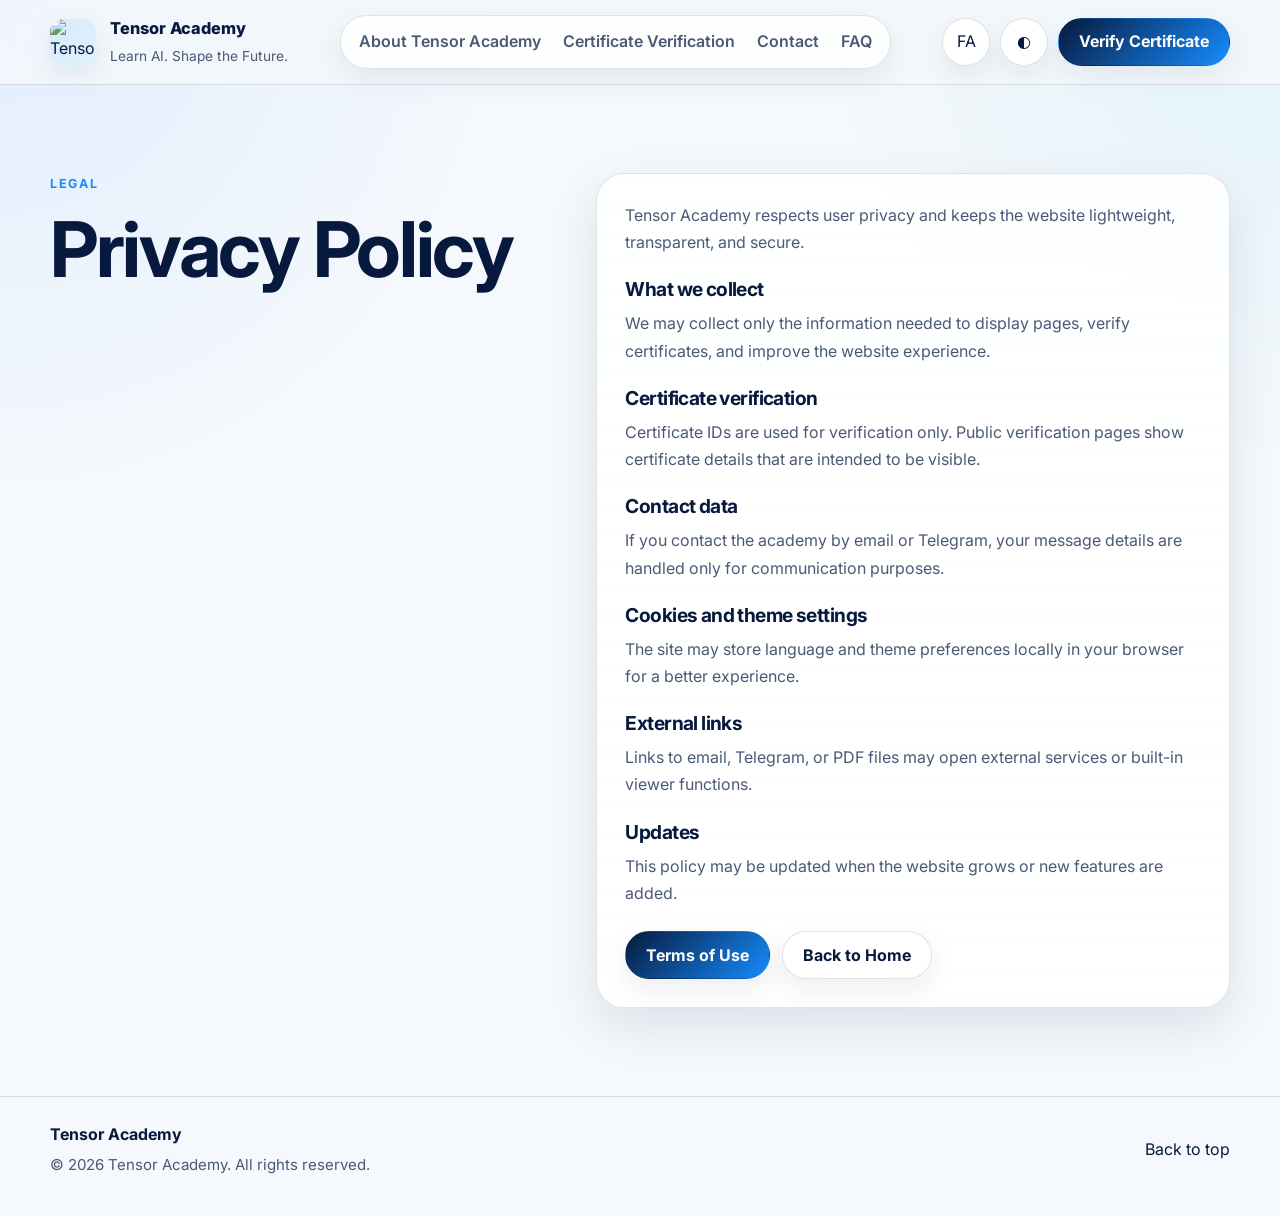
==== privacy.html @ 5d79c30c "Create privacy.html" ====
<!DOCTYPE html>
<html lang="en" dir="ltr">
<head>
  <meta charset="UTF-8" />
  <meta name="viewport" content="width=device-width, initial-scale=1.0, viewport-fit=cover" />
  <meta name="theme-color" content="#071a3d" />
  <meta name="description" content="Tensor Academy Privacy Policy." />
  <meta name="robots" content="index, follow" />

  <link rel="preconnect" href="https://fonts.googleapis.com" />
  <link rel="preconnect" href="https://fonts.gstatic.com" crossorigin />
  <link href="https://fonts.googleapis.com/css2?family=Inter:wght@400;500;600;700;800&family=Noto+Sans+Arabic:wght@400;500;600;700;800&display=swap" rel="stylesheet" />
  <link rel="stylesheet" href="css/style.css" />

  <title>Tensor Academy | Privacy Policy</title>
</head>
<body>
  <div class="site-shell">
    <header class="site-header" id="top">
      <div class="container header-inner">
        <a class="brand" href="index.html" aria-label="Tensor Academy home">
          <img src="assets/images/tensor-academy-logo.png" alt="Tensor Academy Logo" class="brand-logo" />
          <div class="brand-text">
            <span class="brand-name" data-i18n="brandName">Tensor Academy</span>
            <span class="brand-tagline" data-i18n="taglineEn">Learn AI. Shape the Future.</span>
          </div>
        </a>

        <nav class="main-nav" aria-label="Primary navigation">
          <a href="index.html#about" data-i18n="navAbout">About Tensor Academy</a>
          <a href="index.html#verification" data-i18n="navVerify">Certificate Verification</a>
          <a href="index.html#contact" data-i18n="navContact">Contact</a>
          <a href="index.html#faq" data-i18n="navFaq">FAQ</a>
        </nav>

        <div class="header-actions">
          <button class="icon-btn" type="button" id="langToggle" aria-label="Toggle language">FA</button>
          <button class="icon-btn" type="button" id="themeToggle" aria-label="Toggle theme">◐</button>
          <a class="button button-primary" href="index.html#verification" data-i18n="verifyNow">Verify Certificate</a>
        </div>

        <button class="mobile-menu-btn" type="button" id="mobileMenuBtn" aria-label="Open menu">☰</button>
      </div>

      <div class="mobile-nav" id="mobileNav" hidden>
        <a href="index.html#about" data-i18n="navAbout">About Tensor Academy</a>
        <a href="index.html#verification" data-i18n="navVerify">Certificate Verification</a>
        <a href="index.html#contact" data-i18n="navContact">Contact</a>
        <a href="index.html#faq" data-i18n="navFaq">FAQ</a>
        <a href="index.html#verification" class="button button-primary" data-i18n="verifyNow">Verify Certificate</a>
      </div>
    </header>

    <main>
      <section class="section">
        <div class="container section-grid">
          <div>
            <p class="section-kicker">Legal</p>
            <h1>Privacy Policy</h1>
          </div>

          <div class="content-card">
            <p>
              Tensor Academy respects user privacy and keeps the website lightweight, transparent, and secure.
            </p>

            <h3 style="margin-top: 22px;">What we collect</h3>
            <p style="margin-top: 10px;">
              We may collect only the information needed to display pages, verify certificates, and improve the website experience.
            </p>

            <h3 style="margin-top: 22px;">Certificate verification</h3>
            <p style="margin-top: 10px;">
              Certificate IDs are used for verification only. Public verification pages show certificate details that are intended to be visible.
            </p>

            <h3 style="margin-top: 22px;">Contact data</h3>
            <p style="margin-top: 10px;">
              If you contact the academy by email or Telegram, your message details are handled only for communication purposes.
            </p>

            <h3 style="margin-top: 22px;">Cookies and theme settings</h3>
            <p style="margin-top: 10px;">
              The site may store language and theme preferences locally in your browser for a better experience.
            </p>

            <h3 style="margin-top: 22px;">External links</h3>
            <p style="margin-top: 10px;">
              Links to email, Telegram, or PDF files may open external services or built-in viewer functions.
            </p>

            <h3 style="margin-top: 22px;">Updates</h3>
            <p style="margin-top: 10px;">
              This policy may be updated when the website grows or new features are added.
            </p>

            <div class="dual-actions" style="margin-top: 24px;">
              <a class="button button-primary" href="terms.html">Terms of Use</a>
              <a class="button button-secondary" href="index.html">Back to Home</a>
            </div>
          </div>
        </div>
      </section>
    </main>

    <footer class="site-footer">
      <div class="container footer-inner">
        <div>
          <strong>Tensor Academy</strong>
          <p>© 2026 Tensor Academy. All rights reserved.</p>
        </div>
        <a href="#top" data-i18n="backToTop">Back to top</a>
      </div>
    </footer>
  </div>

  <script src="js/app.js"></script>
</body>
</html>
---- css/style.css ----
/* =========================================================
   Tensor Academy
   Main Stylesheet
========================================================= */

:root {
  --bg: #f5f8fc;
  --bg-soft: rgba(255, 255, 255, 0.72);
  --surface: #ffffff;
  --surface-strong: #eef4fb;
  --text: #071a3d;
  --text-soft: #4a5a76;
  --primary: #071a3d;
  --primary-2: #123c78;
  --accent: #168cff;
  --cyan: #00c8e8;
  --border: rgba(7, 26, 61, 0.12);
  --shadow: 0 18px 50px rgba(7, 26, 61, 0.10);
  --shadow-soft: 0 10px 28px rgba(7, 26, 61, 0.08);
  --radius-xl: 28px;
  --radius-lg: 22px;
  --radius-md: 16px;
  --radius-sm: 12px;
  --container: 1180px;
  --transition: 220ms ease;
}

body[data-theme="dark"] {
  --bg: #050a14;
  --bg-soft: rgba(11, 18, 32, 0.78);
  --surface: #0b1220;
  --surface-strong: #111a2d;
  --text: #f4f7fb;
  --text-soft: #b1bdd3;
  --primary: #d7e6ff;
  --primary-2: #88b7ff;
  --accent: #5cb6ff;
  --cyan: #62e6ff;
  --border: rgba(255, 255, 255, 0.10);
  --shadow: 0 18px 50px rgba(0, 0, 0, 0.35);
  --shadow-soft: 0 10px 28px rgba(0, 0, 0, 0.25);
}

*,
*::before,
*::after {
  box-sizing: border-box;
}

html {
  scroll-behavior: smooth;
}

body {
  margin: 0;
  font-family: Inter, "Noto Sans Arabic", system-ui, -apple-system, BlinkMacSystemFont, "Segoe UI", sans-serif;
  background:
    radial-gradient(circle at top left, rgba(22, 140, 255, 0.09), transparent 28%),
    radial-gradient(circle at top right, rgba(0, 200, 232, 0.08), transparent 26%),
    var(--bg);
  color: var(--text);
  line-height: 1.7;
  text-rendering: optimizeLegibility;
  transition: background var(--transition), color var(--transition);
}

img {
  max-width: 100%;
  display: block;
}

a {
  color: inherit;
  text-decoration: none;
}

button,
input {
  font: inherit;
}

.container {
  width: min(calc(100% - 32px), var(--container));
  margin-inline: auto;
}

.site-shell {
  min-height: 100vh;
}

.section {
  padding: 88px 0;
}

.section-kicker,
.eyebrow,
.card-label {
  margin: 0 0 12px;
  letter-spacing: 0.14em;
  text-transform: uppercase;
  font-size: 0.78rem;
  font-weight: 700;
  color: var(--accent);
}

h1,
h2,
h3 {
  margin: 0;
  line-height: 1.15;
  letter-spacing: -0.03em;
}

h1 {
  font-size: clamp(2.6rem, 6vw, 5.2rem);
  max-width: 12ch;
}

h2 {
  font-size: clamp(2rem, 4vw, 3.1rem);
  max-width: 14ch;
}

h3 {
  font-size: 1.2rem;
}

p {
  margin: 0;
  color: var(--text-soft);
}

.site-header {
  position: sticky;
  top: 0;
  z-index: 50;
  backdrop-filter: blur(18px);
  background: color-mix(in srgb, var(--bg) 82%, transparent);
  border-bottom: 1px solid var(--border);
}

.header-inner {
  min-height: 84px;
  display: flex;
  align-items: center;
  justify-content: space-between;
  gap: 18px;
}

.brand {
  display: inline-flex;
  align-items: center;
  gap: 14px;
  min-width: 0;
}

.brand-logo {
  width: 46px;
  height: 46px;
  object-fit: contain;
  border-radius: 14px;
  background: linear-gradient(135deg, rgba(22, 140, 255, 0.12), rgba(0, 200, 232, 0.08));
  box-shadow: var(--shadow-soft);
}

.brand-text {
  display: grid;
  gap: 2px;
  min-width: 0;
}

.brand-name {
  font-weight: 800;
  font-size: 1.02rem;
  color: var(--text);
}

.brand-tagline {
  font-size: 0.86rem;
  color: var(--text-soft);
}

.main-nav {
  display: flex;
  align-items: center;
  gap: 22px;
  padding: 12px 18px;
  border: 1px solid var(--border);
  border-radius: 999px;
  background: var(--bg-soft);
  box-shadow: var(--shadow-soft);
}

.main-nav a,
.mobile-nav a {
  font-weight: 600;
  color: var(--text-soft);
  transition: color var(--transition), transform var(--transition);
}

.main-nav a:hover,
.mobile-nav a:hover {
  color: var(--text);
}

.header-actions {
  display: flex;
  align-items: center;
  gap: 10px;
}

.button,
.icon-btn,
.mobile-menu-btn {
  border: 1px solid var(--border);
  border-radius: 999px;
  transition: transform var(--transition), background var(--transition), color var(--transition), border-color var(--transition), box-shadow var(--transition);
}

.button {
  display: inline-flex;
  align-items: center;
  justify-content: center;
  gap: 10px;
  min-height: 48px;
  padding: 0 20px;
  font-weight: 700;
  box-shadow: var(--shadow-soft);
}

.button:hover,
.icon-btn:hover,
.mobile-menu-btn:hover {
  transform: translateY(-1px);
}

.button-primary {
  color: #fff;
  border-color: transparent;
  background: linear-gradient(135deg, var(--primary), var(--accent));
}

.button-secondary {
  background: var(--surface);
  color: var(--text);
}

.icon-btn,
.mobile-menu-btn {
  width: 48px;
  height: 48px;
  display: inline-grid;
  place-items: center;
  background: var(--surface);
  color: var(--text);
  box-shadow: var(--shadow-soft);
}

.mobile-menu-btn {
  display: none;
}

.mobile-nav {
  display: none;
  padding: 0 16px 16px;
  gap: 12px;
}

.mobile-nav a {
  display: block;
  padding: 14px 16px;
  border-radius: 16px;
  background: var(--surface);
  border: 1px solid var(--border);
  box-shadow: var(--shadow-soft);
}

.hero {
  padding-top: 64px;
}

.hero-grid {
  display: grid;
  grid-template-columns: 1.3fr 0.9fr;
  gap: 28px;
  align-items: center;
}

.hero-copy {
  display: grid;
  gap: 18px;
}

.hero-lead {
  font-size: 1.06rem;
  max-width: 62ch;
}

.hero-stats {
  display: grid;
  grid-template-columns: repeat(3, minmax(0, 1fr));
  gap: 14px;
  margin-top: 6px;
}

.stat-card,
.glass-card,
.content-card,
.course-card,
.faq-item {
  border: 1px solid var(--border);
  background: linear-gradient(180deg, color-mix(in srgb, var(--surface) 88%, transparent), var(--surface));
  box-shadow: var(--shadow);
  border-radius: var(--radius-xl);
}

.stat-card {
  padding: 18px;
  display: grid;
  gap: 6px;
}

.stat-card strong {
  font-size: 1.7rem;
  color: var(--primary);
}

.hero-actions,
.dual-actions {
  display: flex;
  flex-wrap: wrap;
  gap: 12px;
}

.hero-panel {
  position: relative;
}

.glass-card {
  padding: 28px;
  backdrop-filter: blur(16px);
  background:
    linear-gradient(180deg, rgba(255, 255, 255, 0.55), rgba(255, 255, 255, 0.80));
}

body[data-theme="dark"] .glass-card {
  background:
    linear-gradient(180deg, rgba(17, 26, 45, 0.82), rgba(11, 18, 32, 0.92));
}

.feature-list {
  margin: 16px 0 0;
  padding: 0;
  list-style: none;
  display: grid;
  gap: 12px;
}

.feature-list li {
  padding: 14px 16px;
  border-radius: 14px;
  background: var(--surface-strong);
  border: 1px solid var(--border);
  color: var(--text);
}

.section-grid {
  display: grid;
  grid-template-columns: 0.9fr 1.1fr;
  gap: 28px;
  align-items: start;
}

.section-heading {
  display: grid;
  gap: 10px;
  margin-bottom: 26px;
}

.content-card {
  padding: 28px;
}

.content-card p + p {
  margin-top: 14px;
}

.info-grid {
  margin-top: 22px;
  display: grid;
  grid-template-columns: repeat(2, minmax(0, 1fr));
  gap: 14px;
}

.info-grid div {
  padding: 16px;
  border-radius: 18px;
  background: var(--surface-strong);
  border: 1px solid var(--border);
}

.info-grid span,
.contact-item span {
  display: block;
  margin-bottom: 4px;
  font-size: 0.84rem;
  color: var(--text-soft);
}

.cards-grid {
  display: grid;
  grid-template-columns: repeat(4, minmax(0, 1fr));
  gap: 18px;
}

.course-card {
  padding: 24px;
  min-height: 180px;
  display: grid;
  gap: 12px;
  align-content: start;
  background:
    linear-gradient(180deg, rgba(22, 140, 255, 0.05), transparent 40%),
    var(--surface);
}

.course-card p {
  font-size: 0.98rem;
}

.certificate-feature {
  display: grid;
}

.verification-grid {
  display: grid;
  grid-template-columns: 1fr;
}

.verify-form {
  margin-top: 20px;
  display: flex;
  gap: 12px;
  flex-wrap: wrap;
}

.verify-form input {
  flex: 1 1 280px;
  min-height: 52px;
  padding: 0 16px;
  border-radius: 16px;
  border: 1px solid var(--border);
  background: var(--surface);
  color: var(--text);
  outline: none;
  box-shadow: var(--shadow-soft);
}

.verify-form input::placeholder {
  color: color-mix(in srgb, var(--text-soft) 72%, transparent);
}

.verify-form input:focus {
  border-color: color-mix(in srgb, var(--accent) 55%, var(--border));
  box-shadow: 0 0 0 4px rgba(22, 140, 255, 0.12);
}

.form-note {
  margin-top: 12px;
  font-size: 0.92rem;
}

.contact-item {
  padding: 16px 0;
  border-bottom: 1px solid var(--border);
}

.contact-item:last-child {
  border-bottom: 0;
}

.contact-item a {
  color: var(--accent);
  font-weight: 700;
}

.faq-list {
  display: grid;
  gap: 14px;
}

.faq-item {
  overflow: hidden;
}

.faq-item summary {
  cursor: pointer;
  list-style: none;
  padding: 20px 24px;
  font-weight: 700;
  color: var(--text);
}

.faq-item summary::-webkit-details-marker {
  display: none;
}

.faq-item p {
  padding: 0 24px 22px;
}

.site-footer {
  padding: 24px 0 38px;
  border-top: 1px solid var(--border);
}

.footer-inner {
  display: flex;
  justify-content: space-between;
  gap: 16px;
  align-items: center;
}

.footer-inner p {
  margin-top: 4px;
  font-size: 0.94rem;
}

.sr-only {
  position: absolute;
  width: 1px;
  height: 1px;
  padding: 0;
  margin: -1px;
  overflow: hidden;
  clip-path: inset(50%);
  white-space: nowrap;
  border: 0;
}

body[dir="rtl"] {
  font-family: "Noto Sans Arabic", Inter, system-ui, sans-serif;
}

body[dir="rtl"] .main-nav,
body[dir="rtl"] .header-actions,
body[dir="rtl"] .hero-actions,
body[dir="rtl"] .dual-actions,
body[dir="rtl"] .footer-inner,
body[dir="rtl"] .verify-form {
  direction: rtl;
}

body[dir="rtl"] .brand-text,
body[dir="rtl"] .section-heading,
body[dir="rtl"] .hero-copy,
body[dir="rtl"] .content-card,
body[dir="rtl"] .course-card,
body[dir="rtl"] .faq-item {
  text-align: right;
}

@media (max-width: 1100px) {
  .hero-grid,
  .section-grid,
  .cards-grid {
    grid-template-columns: 1fr 1fr;
  }

  .cards-grid {
    grid-template-columns: repeat(2, minmax(0, 1fr));
  }

  .main-nav {
    display: none;
  }

  .mobile-menu-btn {
    display: inline-grid;
  }
}

@media (max-width: 760px) {
  .section {
    padding: 68px 0;
  }

  .header-inner {
    min-height: 76px;
  }

  .header-actions {
    display: none;
  }

  .mobile-nav {
    display: grid;
  }

  .hero-grid,
  .section-grid,
  .cards-grid,
  .hero-stats,
  .info-grid {
    grid-template-columns: 1fr;
  }

  .hero {
    padding-top: 38px;
  }

  .content-card,
  .glass-card {
    padding: 22px;
  }

  .footer-inner {
    flex-direction: column;
    align-items: flex-start;
  }

  .verify-form {
    flex-direction: column;
  }

  .verify-form input,
  .button {
    width: 100%;
  }
}
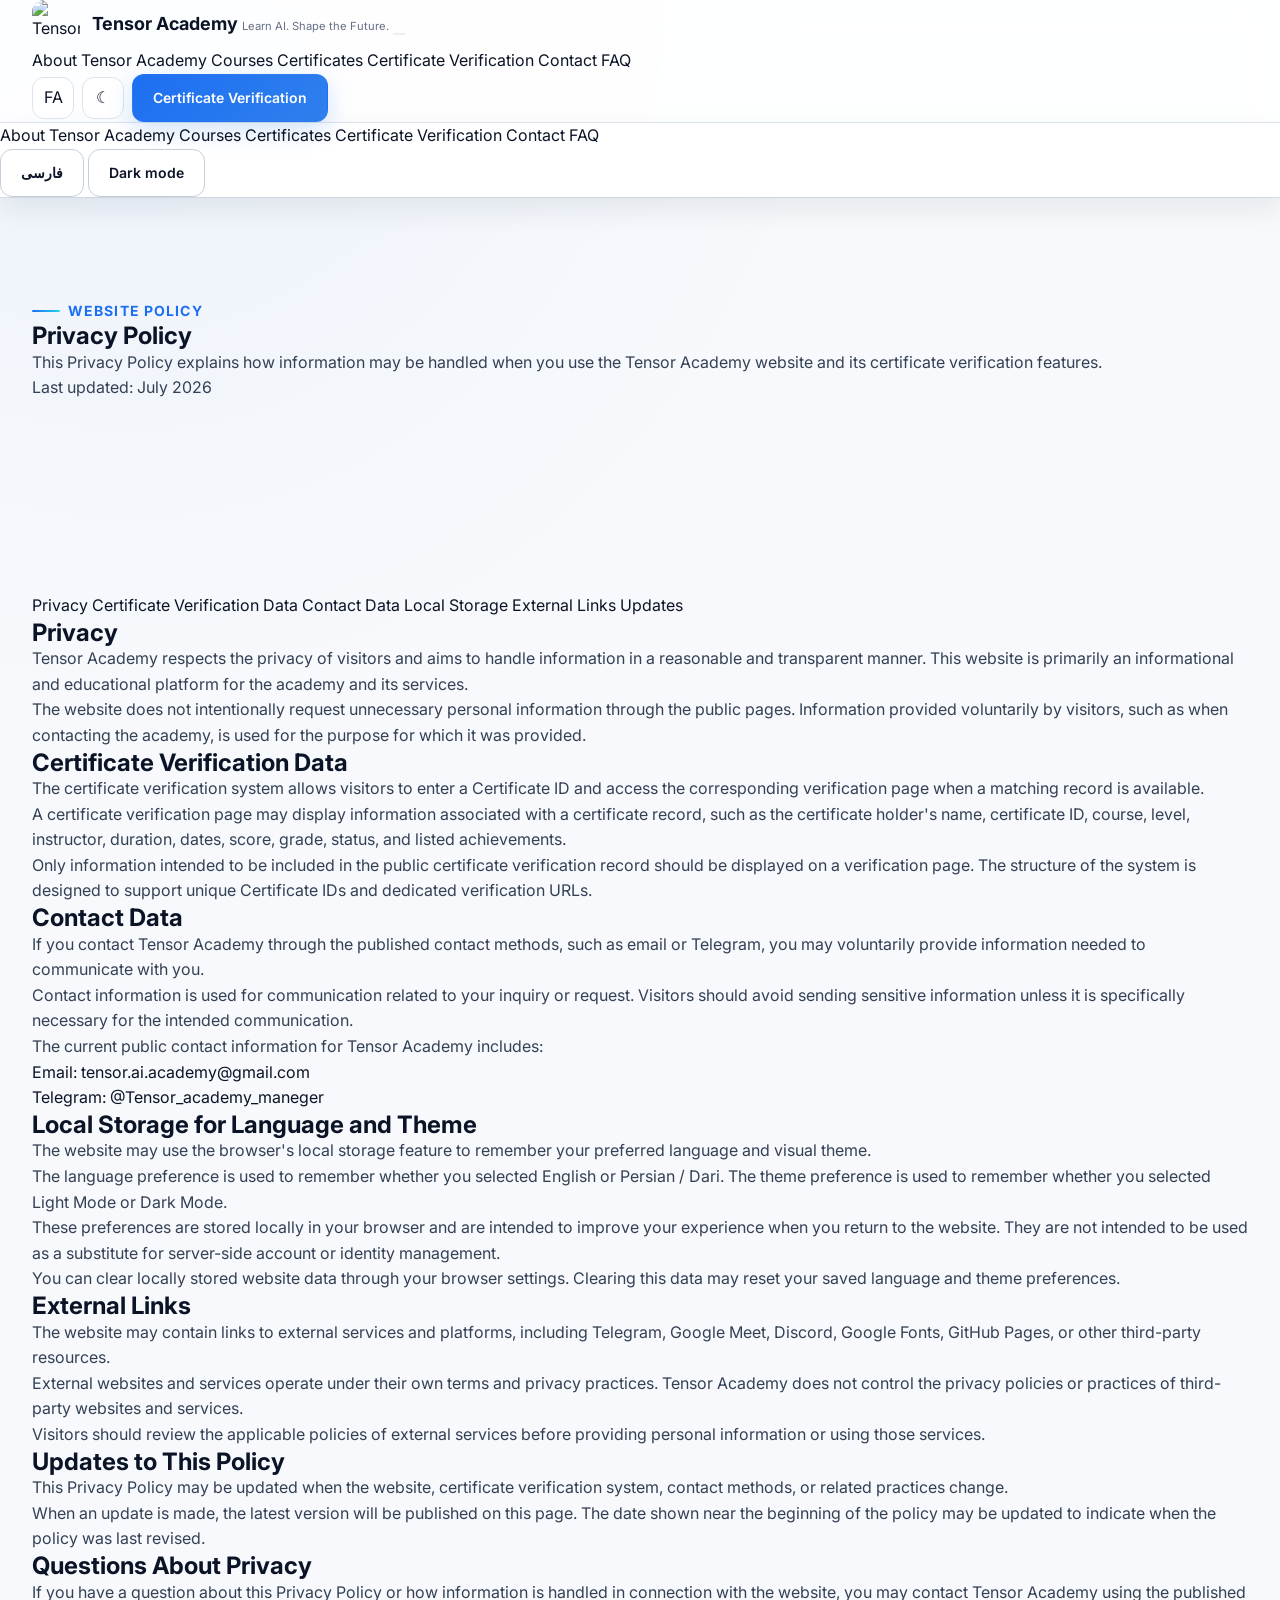
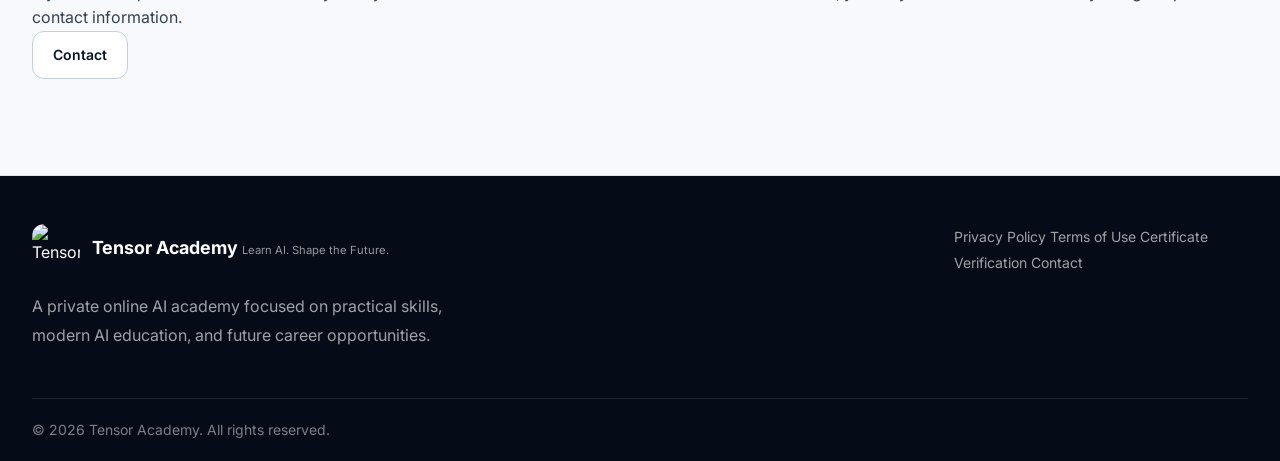
==== commit a77ebafb: "Update privacy.html" ====
--- a/privacy.html
+++ b/privacy.html
@@ -1,119 +1,679 @@
 <!DOCTYPE html>
 <html lang="en" dir="ltr">
 <head>
-  <meta charset="UTF-8" />
-  <meta name="viewport" content="width=device-width, initial-scale=1.0, viewport-fit=cover" />
-  <meta name="theme-color" content="#071a3d" />
-  <meta name="description" content="Tensor Academy Privacy Policy." />
-  <meta name="robots" content="index, follow" />
-
-  <link rel="preconnect" href="https://fonts.googleapis.com" />
-  <link rel="preconnect" href="https://fonts.gstatic.com" crossorigin />
-  <link href="https://fonts.googleapis.com/css2?family=Inter:wght@400;500;600;700;800&family=Noto+Sans+Arabic:wght@400;500;600;700;800&display=swap" rel="stylesheet" />
-  <link rel="stylesheet" href="css/style.css" />
-
-  <title>Tensor Academy | Privacy Policy</title>
+  <meta charset="UTF-8">
+
+  <meta
+    name="viewport"
+    content="width=device-width, initial-scale=1.0"
+  >
+
+  <meta
+    name="description"
+    content="Read the Tensor Academy Privacy Policy covering website use, certificate verification data, contact information, local storage, and external links."
+  >
+
+  <meta
+    name="robots"
+    content="index, follow"
+  >
+
+  <link
+    rel="canonical"
+    href="https://tensor-ai-academy.github.io/tensor-ai-academy/privacy.html"
+  >
+
+  <meta
+    property="og:type"
+    content="website"
+  >
+
+  <meta
+    property="og:title"
+    content="Privacy Policy | Tensor Academy"
+  >
+
+  <meta
+    property="og:description"
+    content="Learn how Tensor Academy handles information related to website use, certificate verification, contact, language preferences, and theme preferences."
+  >
+
+  <meta
+    property="og:url"
+    content="https://tensor-ai-academy.github.io/tensor-ai-academy/privacy.html"
+  >
+
+  <meta
+    property="og:image"
+    content="assets/images/tensor-academy-logo.png"
+  >
+
+  <link
+    rel="icon"
+    type="image/png"
+    href="assets/images/tensor-academy-logo.png"
+  >
+
+  <link
+    rel="preconnect"
+    href="https://fonts.googleapis.com"
+  >
+
+  <link
+    rel="preconnect"
+    href="https://fonts.gstatic.com"
+    crossorigin
+  >
+
+  <link
+    href="https://fonts.googleapis.com/css2?family=Inter:wght@400;500;600;700;800&family=Noto+Sans+Arabic:wght@400;500;600;700;800&display=swap"
+    rel="stylesheet"
+  >
+
+  <link
+    rel="stylesheet"
+    href="css/style.css"
+  >
+
+  <title>
+    Privacy Policy | Tensor Academy
+  </title>
 </head>
+
 <body>
-  <div class="site-shell">
-    <header class="site-header" id="top">
-      <div class="container header-inner">
-        <a class="brand" href="index.html" aria-label="Tensor Academy home">
-          <img src="assets/images/tensor-academy-logo.png" alt="Tensor Academy Logo" class="brand-logo" />
-          <div class="brand-text">
-            <span class="brand-name" data-i18n="brandName">Tensor Academy</span>
-            <span class="brand-tagline" data-i18n="taglineEn">Learn AI. Shape the Future.</span>
-          </div>
+
+  <a
+    class="skip-link"
+    href="#main-content"
+  >
+    Skip to main content
+  </a>
+
+  <header class="site-header">
+
+    <div class="container header-inner">
+
+      <a
+        class="brand"
+        href="index.html"
+        aria-label="Tensor Academy Home"
+      >
+
+        <img
+          class="brand-logo"
+          src="assets/images/tensor-academy-logo.png"
+          alt="Tensor Academy logo"
+          width="48"
+          height="48"
+        >
+
+        <span class="brand-copy">
+
+          <strong class="brand-name">
+            Tensor Academy
+          </strong>
+
+          <span class="brand-tagline">
+            Learn AI. Shape the Future.
+          </span>
+
+        </span>
+
+      </a>
+
+      <button
+        class="menu-toggle"
+        type="button"
+        data-menu-toggle
+        aria-label="Open navigation menu"
+        aria-expanded="false"
+        aria-controls="mobile-navigation"
+      >
+        <span aria-hidden="true"></span>
+        <span aria-hidden="true"></span>
+        <span aria-hidden="true"></span>
+      </button>
+
+      <nav
+        class="desktop-navigation"
+        aria-label="Primary navigation"
+      >
+
+        <a
+          href="index.html#about"
+          data-i18n="nav.about"
+        >
+          About Tensor Academy
         </a>
 
-        <nav class="main-nav" aria-label="Primary navigation">
-          <a href="index.html#about" data-i18n="navAbout">About Tensor Academy</a>
-          <a href="index.html#verification" data-i18n="navVerify">Certificate Verification</a>
-          <a href="index.html#contact" data-i18n="navContact">Contact</a>
-          <a href="index.html#faq" data-i18n="navFaq">FAQ</a>
+        <a
+          href="index.html#courses"
+          data-i18n="nav.courses"
+        >
+          Courses
+        </a>
+
+        <a
+          href="index.html#certificates"
+          data-i18n="nav.certificates"
+        >
+          Certificates
+        </a>
+
+        <a
+          href="verify.html"
+          data-i18n="nav.verify"
+        >
+          Certificate Verification
+        </a>
+
+        <a
+          href="index.html#contact"
+          data-i18n="nav.contact"
+        >
+          Contact
+        </a>
+
+        <a
+          href="index.html#faq"
+          data-i18n="nav.faq"
+        >
+          FAQ
+        </a>
+
+      </nav>
+
+      <div class="header-actions">
+
+        <button
+          class="icon-button"
+          type="button"
+          data-language-toggle
+          aria-label="Change language"
+          title="Change language"
+        >
+          <span
+            data-language-value
+            aria-hidden="true"
+          >
+            FA
+          </span>
+        </button>
+
+        <button
+          class="icon-button"
+          type="button"
+          data-theme-toggle
+          aria-label="Toggle color theme"
+          title="Toggle color theme"
+        >
+          <span
+            data-theme-icon
+            aria-hidden="true"
+          >
+            ☾
+          </span>
+        </button>
+
+        <a
+          class="button button-primary header-verify-button"
+          href="verify.html"
+          data-i18n="nav.verify"
+        >
+          Certificate Verification
+        </a>
+
+      </div>
+
+    </div>
+
+    <nav
+      class="mobile-navigation"
+      id="mobile-navigation"
+      data-mobile-menu
+      aria-label="Mobile navigation"
+    >
+
+      <a
+        href="index.html#about"
+        data-i18n="nav.about"
+      >
+        About Tensor Academy
+      </a>
+
+      <a
+        href="index.html#courses"
+        data-i18n="nav.courses"
+      >
+        Courses
+      </a>
+
+      <a
+        href="index.html#certificates"
+        data-i18n="nav.certificates"
+      >
+        Certificates
+      </a>
+
+      <a
+        href="verify.html"
+        data-i18n="nav.verify"
+      >
+        Certificate Verification
+      </a>
+
+      <a
+        href="index.html#contact"
+        data-i18n="nav.contact"
+      >
+        Contact
+      </a>
+
+      <a
+        href="index.html#faq"
+        data-i18n="nav.faq"
+      >
+        FAQ
+      </a>
+
+      <div class="mobile-navigation-actions">
+
+        <button
+          class="button button-secondary"
+          type="button"
+          data-language-toggle
+          aria-label="Change language"
+        >
+          <span data-language-name>
+            فارسی
+          </span>
+        </button>
+
+        <button
+          class="button button-secondary"
+          type="button"
+          data-theme-toggle
+          aria-label="Toggle color theme"
+        >
+          <span data-theme-value>
+            Dark mode
+          </span>
+        </button>
+
+      </div>
+
+    </nav>
+
+  </header>
+
+  <main id="main-content">
+
+    <section
+      class="page-hero section"
+      aria-labelledby="privacy-page-title"
+    >
+
+      <div class="container">
+
+        <div
+          class="page-hero-content"
+          data-reveal
+        >
+
+          <span class="eyebrow">
+            Website Policy
+          </span>
+
+          <h1 id="privacy-page-title">
+            Privacy Policy
+          </h1>
+
+          <p class="page-hero-description">
+            This Privacy Policy explains how information may be handled when you use the Tensor Academy website and its certificate verification features.
+          </p>
+
+          <p class="policy-updated">
+            Last updated: July 2026
+          </p>
+
+        </div>
+
+      </div>
+
+    </section>
+
+    <section
+      class="legal-section section"
+      aria-labelledby="privacy-content-title"
+    >
+
+      <div class="container">
+
+        <div class="legal-layout">
+
+          <aside
+            class="legal-sidebar card"
+            data-reveal
+          >
+
+            <nav
+              aria-label="Privacy Policy sections"
+            >
+
+              <a href="#privacy">
+                Privacy
+              </a>
+
+              <a href="#certificate-data">
+                Certificate Verification Data
+              </a>
+
+              <a href="#contact-data">
+                Contact Data
+              </a>
+
+              <a href="#local-storage">
+                Local Storage
+              </a>
+
+              <a href="#external-links">
+                External Links
+              </a>
+
+              <a href="#updates">
+                Updates
+              </a>
+
+            </nav>
+
+          </aside>
+
+          <article
+            class="legal-content card"
+            data-reveal
+          >
+
+            <div
+              id="privacy"
+              class="legal-section-block"
+            >
+
+              <h2 id="privacy-content-title">
+                Privacy
+              </h2>
+
+              <p>
+                Tensor Academy respects the privacy of visitors and aims to handle information in a reasonable and transparent manner. This website is primarily an informational and educational platform for the academy and its services.
+              </p>
+
+              <p>
+                The website does not intentionally request unnecessary personal information through the public pages. Information provided voluntarily by visitors, such as when contacting the academy, is used for the purpose for which it was provided.
+              </p>
+
+            </div>
+
+            <div
+              id="certificate-data"
+              class="legal-section-block"
+            >
+
+              <h2>
+                Certificate Verification Data
+              </h2>
+
+              <p>
+                The certificate verification system allows visitors to enter a Certificate ID and access the corresponding verification page when a matching record is available.
+              </p>
+
+              <p>
+                A certificate verification page may display information associated with a certificate record, such as the certificate holder's name, certificate ID, course, level, instructor, duration, dates, score, grade, status, and listed achievements.
+              </p>
+
+              <p>
+                Only information intended to be included in the public certificate verification record should be displayed on a verification page. The structure of the system is designed to support unique Certificate IDs and dedicated verification URLs.
+              </p>
+
+            </div>
+
+            <div
+              id="contact-data"
+              class="legal-section-block"
+            >
+
+              <h2>
+                Contact Data
+              </h2>
+
+              <p>
+                If you contact Tensor Academy through the published contact methods, such as email or Telegram, you may voluntarily provide information needed to communicate with you.
+              </p>
+
+              <p>
+                Contact information is used for communication related to your inquiry or request. Visitors should avoid sending sensitive information unless it is specifically necessary for the intended communication.
+              </p>
+
+              <p>
+                The current public contact information for Tensor Academy includes:
+              </p>
+
+              <ul>
+                <li>
+                  Email:
+                  <a href="mailto:tensor.ai.academy@gmail.com">
+                    tensor.ai.academy@gmail.com
+                  </a>
+                </li>
+
+                <li>
+                  Telegram:
+                  <a
+                    href="https://t.me/Tensor_academy_maneger"
+                    target="_blank"
+                    rel="noopener noreferrer"
+                  >
+                    @Tensor_academy_maneger
+                  </a>
+                </li>
+              </ul>
+
+            </div>
+
+            <div
+              id="local-storage"
+              class="legal-section-block"
+            >
+
+              <h2>
+                Local Storage for Language and Theme
+              </h2>
+
+              <p>
+                The website may use the browser's local storage feature to remember your preferred language and visual theme.
+              </p>
+
+              <p>
+                The language preference is used to remember whether you selected English or Persian / Dari. The theme preference is used to remember whether you selected Light Mode or Dark Mode.
+              </p>
+
+              <p>
+                These preferences are stored locally in your browser and are intended to improve your experience when you return to the website. They are not intended to be used as a substitute for server-side account or identity management.
+              </p>
+
+              <p>
+                You can clear locally stored website data through your browser settings. Clearing this data may reset your saved language and theme preferences.
+              </p>
+
+            </div>
+
+            <div
+              id="external-links"
+              class="legal-section-block"
+            >
+
+              <h2>
+                External Links
+              </h2>
+
+              <p>
+                The website may contain links to external services and platforms, including Telegram, Google Meet, Discord, Google Fonts, GitHub Pages, or other third-party resources.
+              </p>
+
+              <p>
+                External websites and services operate under their own terms and privacy practices. Tensor Academy does not control the privacy policies or practices of third-party websites and services.
+              </p>
+
+              <p>
+                Visitors should review the applicable policies of external services before providing personal information or using those services.
+              </p>
+
+            </div>
+
+            <div
+              id="updates"
+              class="legal-section-block"
+            >
+
+              <h2>
+                Updates to This Policy
+              </h2>
+
+              <p>
+                This Privacy Policy may be updated when the website, certificate verification system, contact methods, or related practices change.
+              </p>
+
+              <p>
+                When an update is made, the latest version will be published on this page. The date shown near the beginning of the policy may be updated to indicate when the policy was last revised.
+              </p>
+
+            </div>
+
+            <div class="legal-contact-note">
+
+              <h2>
+                Questions About Privacy
+              </h2>
+
+              <p>
+                If you have a question about this Privacy Policy or how information is handled in connection with the website, you may contact Tensor Academy using the published contact information.
+              </p>
+
+              <a
+                class="button button-secondary"
+                href="index.html#contact"
+                data-i18n="footer.contact"
+              >
+                Contact
+              </a>
+
+            </div>
+
+          </article>
+
+        </div>
+
+      </div>
+
+    </section>
+
+  </main>
+
+  <footer class="site-footer">
+
+    <div class="container">
+
+      <div class="footer-main">
+
+        <div class="footer-brand">
+
+          <a
+            class="brand"
+            href="index.html"
+            aria-label="Tensor Academy Home"
+          >
+
+            <img
+              class="brand-logo"
+              src="assets/images/tensor-academy-logo.png"
+              alt="Tensor Academy logo"
+              width="48"
+              height="48"
+            >
+
+            <span class="brand-copy">
+
+              <strong class="brand-name">
+                Tensor Academy
+              </strong>
+
+              <span class="brand-tagline">
+                Learn AI. Shape the Future.
+              </span>
+
+            </span>
+
+          </a>
+
+          <p>
+            A private online AI academy focused on practical skills, modern AI education, and future career opportunities.
+          </p>
+
+        </div>
+
+        <nav
+          class="footer-navigation"
+          aria-label="Footer navigation"
+        >
+
+          <a
+            href="privacy.html"
+            class="is-active"
+            aria-current="page"
+            data-i18n="footer.privacy"
+          >
+            Privacy Policy
+          </a>
+
+          <a
+            href="terms.html"
+            data-i18n="footer.terms"
+          >
+            Terms of Use
+          </a>
+
+          <a
+            href="verify.html"
+            data-i18n="footer.verification"
+          >
+            Certificate Verification
+          </a>
+
+          <a
+            href="index.html#contact"
+            data-i18n="footer.contact"
+          >
+            Contact
+          </a>
+
         </nav>
 
-        <div class="header-actions">
-          <button class="icon-btn" type="button" id="langToggle" aria-label="Toggle language">FA</button>
-          <button class="icon-btn" type="button" id="themeToggle" aria-label="Toggle theme">◐</button>
-          <a class="button button-primary" href="index.html#verification" data-i18n="verifyNow">Verify Certificate</a>
-        </div>
-
-        <button class="mobile-menu-btn" type="button" id="mobileMenuBtn" aria-label="Open menu">☰</button>
       </div>
 
-      <div class="mobile-nav" id="mobileNav" hidden>
-        <a href="index.html#about" data-i18n="navAbout">About Tensor Academy</a>
-        <a href="index.html#verification" data-i18n="navVerify">Certificate Verification</a>
-        <a href="index.html#contact" data-i18n="navContact">Contact</a>
-        <a href="index.html#faq" data-i18n="navFaq">FAQ</a>
-        <a href="index.html#verification" class="button button-primary" data-i18n="verifyNow">Verify Certificate</a>
+      <div class="footer-bottom">
+
+        <p data-i18n="footer.rights">
+          © 2026 Tensor Academy. All rights reserved.
+        </p>
+
       </div>
-    </header>
-
-    <main>
-      <section class="section">
-        <div class="container section-grid">
-          <div>
-            <p class="section-kicker">Legal</p>
-            <h1>Privacy Policy</h1>
-          </div>
-
-          <div class="content-card">
-            <p>
-              Tensor Academy respects user privacy and keeps the website lightweight, transparent, and secure.
-            </p>
-
-            <h3 style="margin-top: 22px;">What we collect</h3>
-            <p style="margin-top: 10px;">
-              We may collect only the information needed to display pages, verify certificates, and improve the website experience.
-            </p>
-
-            <h3 style="margin-top: 22px;">Certificate verification</h3>
-            <p style="margin-top: 10px;">
-              Certificate IDs are used for verification only. Public verification pages show certificate details that are intended to be visible.
-            </p>
-
-            <h3 style="margin-top: 22px;">Contact data</h3>
-            <p style="margin-top: 10px;">
-              If you contact the academy by email or Telegram, your message details are handled only for communication purposes.
-            </p>
-
-            <h3 style="margin-top: 22px;">Cookies and theme settings</h3>
-            <p style="margin-top: 10px;">
-              The site may store language and theme preferences locally in your browser for a better experience.
-            </p>
-
-            <h3 style="margin-top: 22px;">External links</h3>
-            <p style="margin-top: 10px;">
-              Links to email, Telegram, or PDF files may open external services or built-in viewer functions.
-            </p>
-
-            <h3 style="margin-top: 22px;">Updates</h3>
-            <p style="margin-top: 10px;">
-              This policy may be updated when the website grows or new features are added.
-            </p>
-
-            <div class="dual-actions" style="margin-top: 24px;">
-              <a class="button button-primary" href="terms.html">Terms of Use</a>
-              <a class="button button-secondary" href="index.html">Back to Home</a>
-            </div>
-          </div>
-        </div>
-      </section>
-    </main>
-
-    <footer class="site-footer">
-      <div class="container footer-inner">
-        <div>
-          <strong>Tensor Academy</strong>
-          <p>© 2026 Tensor Academy. All rights reserved.</p>
-        </div>
-        <a href="#top" data-i18n="backToTop">Back to top</a>
-      </div>
-    </footer>
-  </div>
-
-  <script src="js/app.js"></script>
+
+    </div>
+
+  </footer>
+
+  <script
+    src="js/app.js"
+    defer
+  ></script>
+
 </body>
 </html>
--- a/css/style.css
+++ b/css/style.css
@@ -1,45 +1,209 @@
 /* =========================================================
    Tensor Academy
-   Main Stylesheet
-========================================================= */
+   Global Design System & Application Styles
+   ========================================================= */
+
+/* =========================================================
+   1. Design Tokens
+   ========================================================= */
 
 :root {
-  --bg: #f5f8fc;
-  --bg-soft: rgba(255, 255, 255, 0.72);
-  --surface: #ffffff;
-  --surface-strong: #eef4fb;
-  --text: #071a3d;
-  --text-soft: #4a5a76;
-  --primary: #071a3d;
-  --primary-2: #123c78;
-  --accent: #168cff;
-  --cyan: #00c8e8;
-  --border: rgba(7, 26, 61, 0.12);
-  --shadow: 0 18px 50px rgba(7, 26, 61, 0.10);
-  --shadow-soft: 0 10px 28px rgba(7, 26, 61, 0.08);
-  --radius-xl: 28px;
-  --radius-lg: 22px;
-  --radius-md: 16px;
-  --radius-sm: 12px;
-  --container: 1180px;
-  --transition: 220ms ease;
-}
-
-body[data-theme="dark"] {
-  --bg: #050a14;
-  --bg-soft: rgba(11, 18, 32, 0.78);
-  --surface: #0b1220;
-  --surface-strong: #111a2d;
-  --text: #f4f7fb;
-  --text-soft: #b1bdd3;
-  --primary: #d7e6ff;
-  --primary-2: #88b7ff;
-  --accent: #5cb6ff;
-  --cyan: #62e6ff;
-  --border: rgba(255, 255, 255, 0.10);
-  --shadow: 0 18px 50px rgba(0, 0, 0, 0.35);
-  --shadow-soft: 0 10px 28px rgba(0, 0, 0, 0.25);
-}
+  color-scheme: light;
+
+  --font-family-sans:
+    Inter,
+    "Segoe UI",
+    Roboto,
+    Helvetica,
+    Arial,
+    sans-serif;
+
+  --font-family-persian:
+    Vazirmatn,
+    Tahoma,
+    "Segoe UI",
+    Arial,
+    sans-serif;
+
+  --font-size-xs: 0.75rem;
+  --font-size-sm: 0.875rem;
+  --font-size-md: 1rem;
+  --font-size-lg: 1.125rem;
+  --font-size-xl: 1.25rem;
+  --font-size-2xl: 1.5rem;
+  --font-size-3xl: 2rem;
+  --font-size-4xl: 2.75rem;
+  --font-size-5xl: 3.75rem;
+
+  --font-weight-regular: 400;
+  --font-weight-medium: 500;
+  --font-weight-semibold: 600;
+  --font-weight-bold: 700;
+  --font-weight-extrabold: 800;
+
+  --line-height-tight: 1.15;
+  --line-height-snug: 1.35;
+  --line-height-normal: 1.6;
+  --line-height-relaxed: 1.8;
+
+  --space-1: 0.25rem;
+  --space-2: 0.5rem;
+  --space-3: 0.75rem;
+  --space-4: 1rem;
+  --space-5: 1.25rem;
+  --space-6: 1.5rem;
+  --space-8: 2rem;
+  --space-10: 2.5rem;
+  --space-12: 3rem;
+  --space-16: 4rem;
+  --space-20: 5rem;
+  --space-24: 6rem;
+  --space-32: 8rem;
+
+  --radius-sm: 0.5rem;
+  --radius-md: 0.75rem;
+  --radius-lg: 1rem;
+  --radius-xl: 1.5rem;
+  --radius-2xl: 2rem;
+  --radius-full: 9999px;
+
+  --container-max-width: 1180px;
+  --container-padding: 1.25rem;
+
+  --header-height: 76px;
+
+  /* Brand */
+  --color-navy-950: #050b17;
+  --color-navy-900: #081225;
+  --color-navy-800: #0d1b34;
+  --color-navy-700: #142849;
+
+  --color-blue-700: #155eef;
+  --color-blue-600: #1d6ff2;
+  --color-blue-500: #2f80ed;
+  --color-blue-400: #4ea1ff;
+
+  --color-cyan-500: #22d3ee;
+  --color-cyan-400: #67e8f9;
+
+  /* Light Theme */
+  --color-background: #f7f9fc;
+  --color-background-alt: #eef3f9;
+
+  --color-surface: #ffffff;
+  --color-surface-elevated: #ffffff;
+  --color-surface-muted: #f1f5f9;
+
+  --color-text: #0b1426;
+  --color-text-secondary: #344054;
+  --color-text-muted: #667085;
+  --color-text-inverse: #ffffff;
+
+  --color-primary: var(--color-blue-600);
+  --color-primary-hover: var(--color-blue-700);
+  --color-primary-soft: #eaf3ff;
+
+  --color-accent: var(--color-cyan-500);
+  --color-accent-soft: #ecfeff;
+
+  --color-border: #dce3ec;
+  --color-border-strong: #c5cfdb;
+
+  --color-success: #12b76a;
+  --color-success-soft: #ecfdf3;
+
+  --color-warning: #f79009;
+  --color-warning-soft: #fffaeb;
+
+  --color-danger: #f04438;
+  --color-danger-soft: #fef3f2;
+
+  --color-header-background: rgba(255, 255, 255, 0.88);
+
+  --shadow-xs:
+    0 1px 2px rgba(16, 24, 40, 0.04);
+
+  --shadow-sm:
+    0 4px 12px rgba(16, 24, 40, 0.06);
+
+  --shadow-md:
+    0 12px 30px rgba(16, 24, 40, 0.08);
+
+  --shadow-lg:
+    0 24px 60px rgba(16, 24, 40, 0.12);
+
+  --shadow-glow:
+    0 0 50px rgba(47, 128, 237, 0.16);
+
+  --transition-fast:
+    150ms ease;
+
+  --transition-base:
+    250ms ease;
+
+  --transition-slow:
+    400ms ease;
+}
+
+/* =========================================================
+   2. Dark Theme
+   ========================================================= */
+
+html[data-theme="dark"] {
+  color-scheme: dark;
+
+  --color-background: #050a14;
+  --color-background-alt: #08101e;
+
+  --color-surface: #0b1424;
+  --color-surface-elevated: #101b2e;
+  --color-surface-muted: #0e1929;
+
+  --color-text: #f4f7fb;
+  --color-text-secondary: #c5cfdd;
+  --color-text-muted: #8c9aae;
+  --color-text-inverse: #07101f;
+
+  --color-primary: #4ea1ff;
+  --color-primary-hover: #67adff;
+  --color-primary-soft: rgba(47, 128, 237, 0.14);
+
+  --color-accent: #22d3ee;
+  --color-accent-soft: rgba(34, 211, 238, 0.1);
+
+  --color-border: rgba(148, 163, 184, 0.16);
+  --color-border-strong: rgba(148, 163, 184, 0.28);
+
+  --color-success: #32d583;
+  --color-success-soft: rgba(18, 183, 106, 0.12);
+
+  --color-warning: #fdb022;
+  --color-warning-soft: rgba(247, 144, 9, 0.12);
+
+  --color-danger: #f97066;
+  --color-danger-soft: rgba(240, 68, 56, 0.12);
+
+  --color-header-background: rgba(5, 10, 20, 0.86);
+
+  --shadow-xs:
+    0 1px 2px rgba(0, 0, 0, 0.16);
+
+  --shadow-sm:
+    0 4px 16px rgba(0, 0, 0, 0.18);
+
+  --shadow-md:
+    0 14px 36px rgba(0, 0, 0, 0.24);
+
+  --shadow-lg:
+    0 24px 70px rgba(0, 0, 0, 0.35);
+
+  --shadow-glow:
+    0 0 70px rgba(47, 128, 237, 0.18);
+}
+
+/* =========================================================
+   3. Base Reset
+   ========================================================= */
 
 *,
 *::before,
@@ -48,25 +212,68 @@
 }
 
 html {
+  min-height: 100%;
   scroll-behavior: smooth;
+  scroll-padding-top: calc(var(--header-height) + var(--space-6));
 }
 
 body {
+  min-height: 100vh;
   margin: 0;
-  font-family: Inter, "Noto Sans Arabic", system-ui, -apple-system, BlinkMacSystemFont, "Segoe UI", sans-serif;
+  overflow-x: hidden;
+
   background:
-    radial-gradient(circle at top left, rgba(22, 140, 255, 0.09), transparent 28%),
-    radial-gradient(circle at top right, rgba(0, 200, 232, 0.08), transparent 26%),
-    var(--bg);
-  color: var(--text);
-  line-height: 1.7;
+    radial-gradient(
+      circle at 10% 0%,
+      rgba(47, 128, 237, 0.05),
+      transparent 30%
+    ),
+    var(--color-background);
+
+  color: var(--color-text);
+
+  font-family: var(--font-family-sans);
+  font-size: var(--font-size-md);
+  font-weight: var(--font-weight-regular);
+  line-height: var(--line-height-normal);
+
   text-rendering: optimizeLegibility;
-  transition: background var(--transition), color var(--transition);
+  -webkit-font-smoothing: antialiased;
+
+  transition:
+    background-color var(--transition-base),
+    color var(--transition-base);
+}
+
+html[lang="fa"] body,
+html[dir="rtl"] body {
+  font-family: var(--font-family-persian);
+}
+
+img,
+svg {
+  display: block;
+  max-width: 100%;
 }
 
 img {
-  max-width: 100%;
-  display: block;
+  height: auto;
+}
+
+button,
+input,
+textarea,
+select {
+  font: inherit;
+}
+
+button,
+a {
+  -webkit-tap-highlight-color: transparent;
+}
+
+button {
+  border: 0;
 }
 
 a {
@@ -74,457 +281,48 @@
   text-decoration: none;
 }
 
-button,
-input {
-  font: inherit;
-}
-
-.container {
-  width: min(calc(100% - 32px), var(--container));
-  margin-inline: auto;
-}
-
-.site-shell {
-  min-height: 100vh;
-}
-
-.section {
-  padding: 88px 0;
-}
-
-.section-kicker,
-.eyebrow,
-.card-label {
-  margin: 0 0 12px;
-  letter-spacing: 0.14em;
-  text-transform: uppercase;
-  font-size: 0.78rem;
-  font-weight: 700;
-  color: var(--accent);
-}
-
+ul,
+ol {
+  margin: 0;
+  padding: 0;
+  list-style: none;
+}
+
+p,
 h1,
 h2,
-h3 {
+h3,
+h4,
+h5,
+h6,
+dl,
+dd {
   margin: 0;
-  line-height: 1.15;
-  letter-spacing: -0.03em;
-}
-
-h1 {
-  font-size: clamp(2.6rem, 6vw, 5.2rem);
-  max-width: 12ch;
-}
-
-h2 {
-  font-size: clamp(2rem, 4vw, 3.1rem);
-  max-width: 14ch;
-}
-
-h3 {
-  font-size: 1.2rem;
+}
+
+h1,
+h2,
+h3,
+h4,
+h5,
+h6 {
+  color: var(--color-text);
+  font-weight: var(--font-weight-bold);
+  line-height: var(--line-height-tight);
 }
 
 p {
-  margin: 0;
-  color: var(--text-soft);
-}
-
-.site-header {
-  position: sticky;
-  top: 0;
-  z-index: 50;
-  backdrop-filter: blur(18px);
-  background: color-mix(in srgb, var(--bg) 82%, transparent);
-  border-bottom: 1px solid var(--border);
-}
-
-.header-inner {
-  min-height: 84px;
-  display: flex;
-  align-items: center;
-  justify-content: space-between;
-  gap: 18px;
-}
-
-.brand {
-  display: inline-flex;
-  align-items: center;
-  gap: 14px;
-  min-width: 0;
-}
-
-.brand-logo {
-  width: 46px;
-  height: 46px;
-  object-fit: contain;
-  border-radius: 14px;
-  background: linear-gradient(135deg, rgba(22, 140, 255, 0.12), rgba(0, 200, 232, 0.08));
-  box-shadow: var(--shadow-soft);
-}
-
-.brand-text {
-  display: grid;
-  gap: 2px;
-  min-width: 0;
-}
-
-.brand-name {
-  font-weight: 800;
-  font-size: 1.02rem;
-  color: var(--text);
-}
-
-.brand-tagline {
-  font-size: 0.86rem;
-  color: var(--text-soft);
-}
-
-.main-nav {
-  display: flex;
-  align-items: center;
-  gap: 22px;
-  padding: 12px 18px;
-  border: 1px solid var(--border);
-  border-radius: 999px;
-  background: var(--bg-soft);
-  box-shadow: var(--shadow-soft);
-}
-
-.main-nav a,
-.mobile-nav a {
-  font-weight: 600;
-  color: var(--text-soft);
-  transition: color var(--transition), transform var(--transition);
-}
-
-.main-nav a:hover,
-.mobile-nav a:hover {
-  color: var(--text);
-}
-
-.header-actions {
-  display: flex;
-  align-items: center;
-  gap: 10px;
-}
-
-.button,
-.icon-btn,
-.mobile-menu-btn {
-  border: 1px solid var(--border);
-  border-radius: 999px;
-  transition: transform var(--transition), background var(--transition), color var(--transition), border-color var(--transition), box-shadow var(--transition);
-}
-
-.button {
-  display: inline-flex;
-  align-items: center;
-  justify-content: center;
-  gap: 10px;
-  min-height: 48px;
-  padding: 0 20px;
-  font-weight: 700;
-  box-shadow: var(--shadow-soft);
-}
-
-.button:hover,
-.icon-btn:hover,
-.mobile-menu-btn:hover {
-  transform: translateY(-1px);
-}
-
-.button-primary {
-  color: #fff;
-  border-color: transparent;
-  background: linear-gradient(135deg, var(--primary), var(--accent));
-}
-
-.button-secondary {
-  background: var(--surface);
-  color: var(--text);
-}
-
-.icon-btn,
-.mobile-menu-btn {
-  width: 48px;
-  height: 48px;
-  display: inline-grid;
-  place-items: center;
-  background: var(--surface);
-  color: var(--text);
-  box-shadow: var(--shadow-soft);
-}
-
-.mobile-menu-btn {
-  display: none;
-}
-
-.mobile-nav {
-  display: none;
-  padding: 0 16px 16px;
-  gap: 12px;
-}
-
-.mobile-nav a {
-  display: block;
-  padding: 14px 16px;
-  border-radius: 16px;
-  background: var(--surface);
-  border: 1px solid var(--border);
-  box-shadow: var(--shadow-soft);
-}
-
-.hero {
-  padding-top: 64px;
-}
-
-.hero-grid {
-  display: grid;
-  grid-template-columns: 1.3fr 0.9fr;
-  gap: 28px;
-  align-items: center;
-}
-
-.hero-copy {
-  display: grid;
-  gap: 18px;
-}
-
-.hero-lead {
-  font-size: 1.06rem;
-  max-width: 62ch;
-}
-
-.hero-stats {
-  display: grid;
-  grid-template-columns: repeat(3, minmax(0, 1fr));
-  gap: 14px;
-  margin-top: 6px;
-}
-
-.stat-card,
-.glass-card,
-.content-card,
-.course-card,
-.faq-item {
-  border: 1px solid var(--border);
-  background: linear-gradient(180deg, color-mix(in srgb, var(--surface) 88%, transparent), var(--surface));
-  box-shadow: var(--shadow);
-  border-radius: var(--radius-xl);
-}
-
-.stat-card {
-  padding: 18px;
-  display: grid;
-  gap: 6px;
-}
-
-.stat-card strong {
-  font-size: 1.7rem;
-  color: var(--primary);
-}
-
-.hero-actions,
-.dual-actions {
-  display: flex;
-  flex-wrap: wrap;
-  gap: 12px;
-}
-
-.hero-panel {
-  position: relative;
-}
-
-.glass-card {
-  padding: 28px;
-  backdrop-filter: blur(16px);
-  background:
-    linear-gradient(180deg, rgba(255, 255, 255, 0.55), rgba(255, 255, 255, 0.80));
-}
-
-body[data-theme="dark"] .glass-card {
-  background:
-    linear-gradient(180deg, rgba(17, 26, 45, 0.82), rgba(11, 18, 32, 0.92));
-}
-
-.feature-list {
-  margin: 16px 0 0;
-  padding: 0;
-  list-style: none;
-  display: grid;
-  gap: 12px;
-}
-
-.feature-list li {
-  padding: 14px 16px;
-  border-radius: 14px;
-  background: var(--surface-strong);
-  border: 1px solid var(--border);
-  color: var(--text);
-}
-
-.section-grid {
-  display: grid;
-  grid-template-columns: 0.9fr 1.1fr;
-  gap: 28px;
-  align-items: start;
-}
-
-.section-heading {
-  display: grid;
-  gap: 10px;
-  margin-bottom: 26px;
-}
-
-.content-card {
-  padding: 28px;
-}
-
-.content-card p + p {
-  margin-top: 14px;
-}
-
-.info-grid {
-  margin-top: 22px;
-  display: grid;
-  grid-template-columns: repeat(2, minmax(0, 1fr));
-  gap: 14px;
-}
-
-.info-grid div {
-  padding: 16px;
-  border-radius: 18px;
-  background: var(--surface-strong);
-  border: 1px solid var(--border);
-}
-
-.info-grid span,
-.contact-item span {
-  display: block;
-  margin-bottom: 4px;
-  font-size: 0.84rem;
-  color: var(--text-soft);
-}
-
-.cards-grid {
-  display: grid;
-  grid-template-columns: repeat(4, minmax(0, 1fr));
-  gap: 18px;
-}
-
-.course-card {
-  padding: 24px;
-  min-height: 180px;
-  display: grid;
-  gap: 12px;
-  align-content: start;
-  background:
-    linear-gradient(180deg, rgba(22, 140, 255, 0.05), transparent 40%),
-    var(--surface);
-}
-
-.course-card p {
-  font-size: 0.98rem;
-}
-
-.certificate-feature {
-  display: grid;
-}
-
-.verification-grid {
-  display: grid;
-  grid-template-columns: 1fr;
-}
-
-.verify-form {
-  margin-top: 20px;
-  display: flex;
-  gap: 12px;
-  flex-wrap: wrap;
-}
-
-.verify-form input {
-  flex: 1 1 280px;
-  min-height: 52px;
-  padding: 0 16px;
-  border-radius: 16px;
-  border: 1px solid var(--border);
-  background: var(--surface);
-  color: var(--text);
-  outline: none;
-  box-shadow: var(--shadow-soft);
-}
-
-.verify-form input::placeholder {
-  color: color-mix(in srgb, var(--text-soft) 72%, transparent);
-}
-
-.verify-form input:focus {
-  border-color: color-mix(in srgb, var(--accent) 55%, var(--border));
-  box-shadow: 0 0 0 4px rgba(22, 140, 255, 0.12);
-}
-
-.form-note {
-  margin-top: 12px;
-  font-size: 0.92rem;
-}
-
-.contact-item {
-  padding: 16px 0;
-  border-bottom: 1px solid var(--border);
-}
-
-.contact-item:last-child {
-  border-bottom: 0;
-}
-
-.contact-item a {
-  color: var(--accent);
-  font-weight: 700;
-}
-
-.faq-list {
-  display: grid;
-  gap: 14px;
-}
-
-.faq-item {
-  overflow: hidden;
-}
-
-.faq-item summary {
-  cursor: pointer;
-  list-style: none;
-  padding: 20px 24px;
-  font-weight: 700;
-  color: var(--text);
-}
-
-.faq-item summary::-webkit-details-marker {
-  display: none;
-}
-
-.faq-item p {
-  padding: 0 24px 22px;
-}
-
-.site-footer {
-  padding: 24px 0 38px;
-  border-top: 1px solid var(--border);
-}
-
-.footer-inner {
-  display: flex;
-  justify-content: space-between;
-  gap: 16px;
-  align-items: center;
-}
-
-.footer-inner p {
-  margin-top: 4px;
-  font-size: 0.94rem;
-}
+  color: var(--color-text-secondary);
+}
+
+::selection {
+  background: rgba(47, 128, 237, 0.22);
+  color: var(--color-text);
+}
+
+/* =========================================================
+   4. Accessibility
+   ========================================================= */
 
 .sr-only {
   position: absolute;
@@ -533,98 +331,1627 @@
   padding: 0;
   margin: -1px;
   overflow: hidden;
-  clip-path: inset(50%);
+  clip: rect(0, 0, 0, 0);
   white-space: nowrap;
   border: 0;
 }
 
-body[dir="rtl"] {
-  font-family: "Noto Sans Arabic", Inter, system-ui, sans-serif;
-}
-
-body[dir="rtl"] .main-nav,
-body[dir="rtl"] .header-actions,
-body[dir="rtl"] .hero-actions,
-body[dir="rtl"] .dual-actions,
-body[dir="rtl"] .footer-inner,
-body[dir="rtl"] .verify-form {
-  direction: rtl;
-}
-
-body[dir="rtl"] .brand-text,
-body[dir="rtl"] .section-heading,
-body[dir="rtl"] .hero-copy,
-body[dir="rtl"] .content-card,
-body[dir="rtl"] .course-card,
-body[dir="rtl"] .faq-item {
+.skip-link {
+  position: fixed;
+  z-index: 9999;
+  top: var(--space-4);
+  left: var(--space-4);
+
+  padding: var(--space-3) var(--space-5);
+
+  border-radius: var(--radius-md);
+
+  background: var(--color-primary);
+  color: var(--color-text-inverse);
+
+  font-weight: var(--font-weight-semibold);
+
+  transform: translateY(-200%);
+  transition: transform var(--transition-fast);
+}
+
+.skip-link:focus {
+  transform: translateY(0);
+}
+
+:focus-visible {
+  outline: 3px solid rgba(34, 211, 238, 0.65);
+  outline-offset: 3px;
+}
+
+/* =========================================================
+   5. Layout Utilities
+   ========================================================= */
+
+.container {
+  width: min(
+    calc(100% - (var(--container-padding) * 2)),
+    var(--container-max-width)
+  );
+
+  margin-inline: auto;
+}
+
+.section {
+  position: relative;
+  padding-block: var(--space-20);
+}
+
+.section-heading {
+  max-width: 720px;
+}
+
+.section-heading-centered {
+  margin-inline: auto;
+  text-align: center;
+}
+
+.section-heading h2 {
+  margin-top: var(--space-3);
+
+  font-size: clamp(
+    2rem,
+    5vw,
+    3.25rem
+  );
+
+  letter-spacing: -0.03em;
+}
+
+.section-description {
+  max-width: 680px;
+  margin-top: var(--space-5);
+
+  font-size: var(--font-size-lg);
+  line-height: var(--line-height-relaxed);
+}
+
+.section-heading-centered .section-description {
+  margin-inline: auto;
+}
+
+.eyebrow {
+  display: inline-flex;
+  align-items: center;
+  gap: var(--space-2);
+
+  color: var(--color-primary);
+
+  font-size: var(--font-size-sm);
+  font-weight: var(--font-weight-bold);
+  letter-spacing: 0.08em;
+  text-transform: uppercase;
+}
+
+.eyebrow::before {
+  content: "";
+
+  width: 28px;
+  height: 2px;
+
+  border-radius: var(--radius-full);
+
+  background:
+    linear-gradient(
+      90deg,
+      var(--color-primary),
+      var(--color-accent)
+    );
+}
+
+html[dir="rtl"] .eyebrow {
+  letter-spacing: 0;
+  text-transform: none;
+}
+
+/* =========================================================
+   6. Buttons
+   ========================================================= */
+
+.button {
+  display: inline-flex;
+  min-height: 48px;
+
+  align-items: center;
+  justify-content: center;
+  gap: var(--space-2);
+
+  padding:
+    var(--space-3)
+    var(--space-5);
+
+  border: 1px solid transparent;
+  border-radius: var(--radius-md);
+
+  cursor: pointer;
+
+  font-size: var(--font-size-sm);
+  font-weight: var(--font-weight-semibold);
+
+  white-space: nowrap;
+
+  transition:
+    transform var(--transition-fast),
+    background-color var(--transition-fast),
+    border-color var(--transition-fast),
+    box-shadow var(--transition-fast),
+    color var(--transition-fast);
+}
+
+.button:hover {
+  transform: translateY(-2px);
+}
+
+.button:active {
+  transform: translateY(0);
+}
+
+.button-primary {
+  background:
+    linear-gradient(
+      135deg,
+      var(--color-primary),
+      var(--color-blue-500)
+    );
+
+  color: #ffffff;
+
+  box-shadow:
+    0 8px 24px rgba(47, 128, 237, 0.22);
+}
+
+.button-primary:hover {
+  background:
+    linear-gradient(
+      135deg,
+      var(--color-primary-hover),
+      var(--color-primary)
+    );
+
+  box-shadow:
+    0 12px 30px rgba(47, 128, 237, 0.3);
+}
+
+.button-secondary {
+  border-color: var(--color-border-strong);
+  background: var(--color-surface);
+  color: var(--color-text);
+}
+
+.button-secondary:hover {
+  border-color: var(--color-primary);
+  background: var(--color-primary-soft);
+  color: var(--color-primary);
+}
+
+/* =========================================================
+   7. Header
+   ========================================================= */
+
+.site-header {
+  position: sticky;
+  z-index: 1000;
+  top: 0;
+
+  min-height: var(--header-height);
+
+  border-bottom: 1px solid var(--color-border);
+
+  background: var(--color-header-background);
+
+  backdrop-filter: blur(18px);
+  -webkit-backdrop-filter: blur(18px);
+
+  transition:
+    background-color var(--transition-base),
+    border-color var(--transition-base);
+}
+
+.header-container {
+  display: flex;
+  min-height: var(--header-height);
+
+  align-items: center;
+  justify-content: space-between;
+  gap: var(--space-4);
+}
+
+.brand {
+  display: inline-flex;
+  min-width: 0;
+
+  align-items: center;
+  gap: var(--space-3);
+}
+
+.brand-logo {
+  flex: 0 0 auto;
+
+  width: 48px;
+  height: 48px;
+
+  object-fit: contain;
+  border-radius: var(--radius-md);
+}
+
+.brand-content {
+  display: flex;
+  min-width: 0;
+
+  flex-direction: column;
+  gap: 2px;
+}
+
+.brand-name {
+  color: var(--color-text);
+
+  font-size: var(--font-size-lg);
+  font-weight: var(--font-weight-bold);
+
+  white-space: nowrap;
+}
+
+.brand-tagline {
+  overflow: hidden;
+
+  color: var(--color-text-muted);
+
+  font-size: 0.7rem;
+  line-height: 1.4;
+  text-overflow: ellipsis;
+  white-space: nowrap;
+}
+
+.desktop-navigation {
+  display: none;
+}
+
+.navigation-list {
+  display: flex;
+  align-items: center;
+  gap: var(--space-6);
+}
+
+.navigation-list a {
+  position: relative;
+
+  color: var(--color-text-secondary);
+
+  font-size: var(--font-size-sm);
+  font-weight: var(--font-weight-medium);
+
+  transition: color var(--transition-fast);
+}
+
+.navigation-list a::after {
+  position: absolute;
+  right: 0;
+  bottom: -8px;
+  left: 0;
+
+  height: 2px;
+
+  border-radius: var(--radius-full);
+
+  background: var(--color-primary);
+
+  content: "";
+
+  transform: scaleX(0);
+  transform-origin: center;
+
+  transition: transform var(--transition-fast);
+}
+
+.navigation-list a:hover,
+.navigation-list a:focus-visible {
+  color: var(--color-primary);
+}
+
+.navigation-list a:hover::after,
+.navigation-list a:focus-visible::after {
+  transform: scaleX(1);
+}
+
+.header-actions {
+  display: flex;
+  align-items: center;
+  gap: var(--space-2);
+}
+
+.icon-button,
+.mobile-menu-toggle {
+  display: inline-flex;
+
+  min-width: 42px;
+  min-height: 42px;
+
+  align-items: center;
+  justify-content: center;
+
+  border: 1px solid var(--color-border);
+  border-radius: var(--radius-md);
+
+  background: var(--color-surface);
+  color: var(--color-text);
+
+  cursor: pointer;
+
+  transition:
+    background-color var(--transition-fast),
+    border-color var(--transition-fast),
+    color var(--transition-fast),
+    transform var(--transition-fast);
+}
+
+.icon-button:hover,
+.mobile-menu-toggle:hover {
+  border-color: var(--color-primary);
+  background: var(--color-primary-soft);
+  color: var(--color-primary);
+  transform: translateY(-1px);
+}
+
+.language-toggle {
+  padding-inline: var(--space-3);
+}
+
+.language-toggle-label {
+  font-size: var(--font-size-sm);
+  font-weight: var(--font-weight-semibold);
+}
+
+.theme-icon {
+  font-size: 1.15rem;
+  line-height: 1;
+}
+
+.header-verify-button {
+  display: none;
+}
+
+.mobile-menu-toggle {
+  position: relative;
+
+  flex-direction: column;
+  gap: 4px;
+}
+
+.mobile-menu-toggle span {
+  width: 20px;
+  height: 2px;
+
+  border-radius: var(--radius-full);
+
+  background: currentColor;
+
+  transition:
+    transform var(--transition-fast),
+    opacity var(--transition-fast);
+}
+
+.mobile-menu-toggle[aria-expanded="true"] span:nth-child(1) {
+  transform: translateY(6px) rotate(45deg);
+}
+
+.mobile-menu-toggle[aria-expanded="true"] span:nth-child(2) {
+  opacity: 0;
+}
+
+.mobile-menu-toggle[aria-expanded="true"] span:nth-child(3) {
+  transform: translateY(-6px) rotate(-45deg);
+}
+
+.mobile-navigation {
+  border-top: 1px solid var(--color-border);
+  background: var(--color-surface);
+  box-shadow: var(--shadow-md);
+}
+
+.mobile-navigation[hidden] {
+  display: none;
+}
+
+.mobile-navigation-list {
+  display: grid;
+  gap: var(--space-1);
+  padding-block: var(--space-4);
+}
+
+.mobile-navigation-list a {
+  display: block;
+
+  padding:
+    var(--space-3)
+    var(--space-4);
+
+  border-radius: var(--radius-md);
+
+  color: var(--color-text-secondary);
+
+  font-weight: var(--font-weight-medium);
+
+  transition:
+    background-color var(--transition-fast),
+    color var(--transition-fast);
+}
+
+.mobile-navigation-list a:hover,
+.mobile-navigation-list a:focus-visible {
+  background: var(--color-primary-soft);
+  color: var(--color-primary);
+}
+
+/* =========================================================
+   8. Hero
+   ========================================================= */
+
+.hero-section {
+  position: relative;
+  overflow: hidden;
+
+  padding-block:
+    var(--space-20)
+    var(--space-16);
+
+  background:
+    radial-gradient(
+      circle at 80% 20%,
+      rgba(34, 211, 238, 0.09),
+      transparent 24%
+    ),
+    radial-gradient(
+      circle at 20% 0%,
+      rgba(47, 128, 237, 0.1),
+      transparent 28%
+    );
+}
+
+.hero-container {
+  display: grid;
+  align-items: center;
+  gap: var(--space-12);
+}
+
+.hero-content {
+  position: relative;
+  z-index: 2;
+}
+
+.hero-content h1 {
+  max-width: 800px;
+  margin-top: var(--space-4);
+
+  font-size: clamp(
+    2.75rem,
+    9vw,
+    5.5rem
+  );
+
+  letter-spacing: -0.055em;
+}
+
+.hero-description {
+  max-width: 680px;
+  margin-top: var(--space-6);
+
+  font-size: clamp(
+    1rem,
+    2vw,
+    1.25rem
+  );
+
+  line-height: var(--line-height-relaxed);
+}
+
+.hero-actions {
+  display: flex;
+  flex-wrap: wrap;
+  gap: var(--space-3);
+
+  margin-top: var(--space-8);
+}
+
+.hero-visual {
+  position: relative;
+
+  min-height: 300px;
+
+  border:
+    1px solid
+    var(--color-border);
+
+  border-radius: var(--radius-2xl);
+
+  overflow: hidden;
+
+  background:
+    linear-gradient(
+      145deg,
+      rgba(47, 128, 237, 0.08),
+      rgba(34, 211, 238, 0.04)
+    );
+
+  box-shadow: var(--shadow-glow);
+}
+
+.hero-grid {
+  position: absolute;
+  inset: 0;
+
+  opacity: 0.35;
+
+  background-image:
+    linear-gradient(
+      rgba(78, 161, 255, 0.1) 1px,
+      transparent 1px
+    ),
+    linear-gradient(
+      90deg,
+      rgba(78, 161, 255, 0.1) 1px,
+      transparent 1px
+    );
+
+  background-size: 32px 32px;
+
+  mask-image:
+    radial-gradient(
+      circle at center,
+      black,
+      transparent 72%
+    );
+}
+
+.hero-orbit {
+  position: absolute;
+
+  top: 50%;
+  left: 50%;
+
+  border:
+    1px solid
+    rgba(78, 161, 255, 0.22);
+
+  border-radius: 50%;
+
+  transform:
+    translate(-50%, -50%)
+    rotate(-20deg);
+}
+
+.hero-orbit-one {
+  width: 190px;
+  height: 190px;
+}
+
+.hero-orbit-two {
+  width: 270px;
+  height: 120px;
+
+  transform:
+    translate(-50%, -50%)
+    rotate(32deg);
+}
+
+.hero-core {
+  position: absolute;
+
+  top: 50%;
+  left: 50%;
+
+  display: grid;
+
+  width: 92px;
+  height: 92px;
+
+  place-items: center;
+
+  border:
+    1px solid
+    rgba(103, 232, 249, 0.6);
+
+  border-radius: 50%;
+
+  background:
+    radial-gradient(
+      circle at 35% 30%,
+      rgba(103, 232, 249, 0.4),
+      rgba(47, 128, 237, 0.24) 45%,
+      rgba(5, 11, 23, 0.78)
+    );
+
+  box-shadow:
+    0 0 30px rgba(34, 211, 238, 0.25),
+    0 0 80px rgba(47, 128, 237, 0.18);
+
+  transform: translate(-50%, -50%);
+}
+
+.hero-core-symbol {
+  color: #ffffff;
+
+  font-size: 2.25rem;
+  font-weight: var(--font-weight-extrabold);
+
+  text-shadow:
+    0 0 18px rgba(103, 232, 249, 0.75);
+}
+
+.statistics-grid {
+  display: grid;
+  grid-template-columns: 1fr;
+  gap: var(--space-3);
+
+  margin-top: var(--space-12);
+}
+
+.stat-card {
+  padding: var(--space-6);
+
+  border:
+    1px solid
+    var(--color-border);
+
+  border-radius: var(--radius-lg);
+
+  background:
+    color-mix(
+      in srgb,
+      var(--color-surface) 88%,
+      transparent
+    );
+
+  box-shadow: var(--shadow-sm);
+
+  text-align: center;
+
+  transition:
+    transform var(--transition-base),
+    border-color var(--transition-base),
+    box-shadow var(--transition-base);
+}
+
+.stat-card:hover {
+  border-color: rgba(47, 128, 237, 0.35);
+
+  box-shadow: var(--shadow-md);
+
+  transform: translateY(-4px);
+}
+
+.stat-value {
+  display: block;
+
+  color: var(--color-primary);
+
+  font-size: clamp(
+    2rem,
+    5vw,
+    2.75rem
+  );
+
+  font-weight: var(--font-weight-extrabold);
+  letter-spacing: -0.04em;
+}
+
+.stat-label {
+  display: block;
+
+  margin-top: var(--space-2);
+
+  color: var(--color-text-muted);
+
+  font-size: var(--font-size-sm);
+}
+
+/* =========================================================
+   9. About
+   ========================================================= */
+
+.about-section {
+  background: var(--color-background-alt);
+}
+
+.about-grid {
+  display: grid;
+  gap: var(--space-10);
+
+  margin-top: var(--space-12);
+}
+
+.about-main {
+  display: grid;
+  gap: var(--space-5);
+
+  font-size: var(--font-size-lg);
+  line-height: var(--line-height-relaxed);
+}
+
+.about-details {
+  display: grid;
+  gap: var(--space-3);
+}
+
+.info-card {
+  display: flex;
+  flex-direction: column;
+  gap: var(--space-2);
+
+  padding: var(--space-5);
+
+  border:
+    1px solid
+    var(--color-border);
+
+  border-radius: var(--radius-lg);
+
+  background: var(--color-surface);
+
+  box-shadow: var(--shadow-xs);
+}
+
+.info-card-label {
+  color: var(--color-text-muted);
+
+  font-size: var(--font-size-sm);
+}
+
+.info-card strong {
+  color: var(--color-text);
+
+  font-size: var(--font-size-md);
+}
+
+.platforms-block {
+  margin-top: var(--space-12);
+}
+
+.platforms-block h3 {
+  font-size: var(--font-size-xl);
+}
+
+.platform-list {
+  display: flex;
+  flex-wrap: wrap;
+  gap: var(--space-3);
+
+  margin-top: var(--space-5);
+}
+
+.platform-badge {
+  display: inline-flex;
+  min-height: 40px;
+
+  align-items: center;
+
+  padding-inline: var(--space-4);
+
+  border:
+    1px solid
+    var(--color-border);
+
+  border-radius: var(--radius-full);
+
+  background: var(--color-surface);
+
+  color: var(--color-text-secondary);
+
+  font-size: var(--font-size-sm);
+  font-weight: var(--font-weight-semibold);
+}
+
+.recognition-card {
+  display: grid;
+  gap: var(--space-8);
+
+  margin-top: var(--space-12);
+  padding: var(--space-8);
+
+  border:
+    1px solid
+    var(--color-border);
+
+  border-radius: var(--radius-xl);
+
+  background:
+    linear-gradient(
+      145deg,
+      var(--color-surface),
+      var(--color-primary-soft)
+    );
+
+  box-shadow: var(--shadow-sm);
+}
+
+.recognition-content {
+  max-width: 680px;
+}
+
+.recognition-content h3 {
+  margin-top: var(--space-3);
+
+  font-size: var(--font-size-2xl);
+}
+
+.recognition-content p:last-child {
+  margin-top: var(--space-4);
+  line-height: var(--line-height-relaxed);
+}
+
+.recognition-details {
+  display: grid;
+  gap: var(--space-3);
+}
+
+.recognition-details > div {
+  display: grid;
+  grid-template-columns: 1fr;
+  gap: var(--space-1);
+
+  padding-bottom: var(--space-3);
+
+  border-bottom:
+    1px solid
+    var(--color-border);
+}
+
+.recognition-details dt {
+  color: var(--color-text-muted);
+
+  font-size: var(--font-size-sm);
+  font-weight: var(--font-weight-medium);
+}
+
+.recognition-details dd {
+  color: var(--color-text);
+
+  font-weight: var(--font-weight-semibold);
+}
+
+/* =========================================================
+   10. Courses
+   ========================================================= */
+
+.courses-section {
+  background: var(--color-background);
+}
+
+.course-grid {
+  display: grid;
+  gap: var(--space-4);
+
+  margin-top: var(--space-12);
+}
+
+.course-card {
+  position: relative;
+
+  display: flex;
+  min-height: 250px;
+
+  flex-direction: column;
+  justify-content: space-between;
+
+  padding: var(--space-6);
+
+  overflow: hidden;
+
+  border:
+    1px solid
+    var(--color-border);
+
+  border-radius: var(--radius-xl);
+
+  background: var(--color-surface);
+
+  box-shadow: var(--shadow-sm);
+
+  transition:
+    transform var(--transition-base),
+    border-color var(--transition-base),
+    box-shadow var(--transition-base);
+}
+
+.course-card::before {
+  position: absolute;
+  top: 0;
+  right: 0;
+  left: 0;
+
+  height: 3px;
+
+  background:
+    linear-gradient(
+      90deg,
+      var(--color-primary),
+      var(--color-accent)
+    );
+
+  content: "";
+}
+
+.course-card:hover {
+  border-color: rgba(47, 128, 237, 0.35);
+
+  box-shadow: var(--shadow-md);
+
+  transform: translateY(-5px);
+}
+
+.course-number {
+  color: var(--color-primary);
+
+  font-size: var(--font-size-sm);
+  font-weight: var(--font-weight-bold);
+}
+
+.course-card-content h3 {
+  font-size: var(--font-size-xl);
+}
+
+.course-card-content p {
+  margin-top: var(--space-3);
+
+  line-height: var(--line-height-relaxed);
+}
+
+.learning-levels {
+  margin-top: var(--space-16);
+}
+
+.learning-levels > h3 {
+  font-size: var(--font-size-2xl);
+  text-align: center;
+}
+
+.level-grid {
+  display: grid;
+  gap: var(--space-3);
+
+  margin-top: var(--space-6);
+}
+
+.level-card {
+  display: flex;
+
+  align-items: center;
+  gap: var(--space-4);
+
+  padding: var(--space-5);
+
+  border:
+    1px solid
+    var(--color-border);
+
+  border-radius: var(--radius-lg);
+
+  background: var(--color-surface);
+
+  transition:
+    transform var(--transition-fast),
+    border-color var(--transition-fast);
+}
+
+.level-card:hover {
+  border-color: var(--color-primary);
+  transform: translateY(-3px);
+}
+
+.level-index {
+  display: grid;
+
+  width: 42px;
+  height: 42px;
+
+  flex: 0 0 auto;
+
+  place-items: center;
+
+  border-radius: var(--radius-md);
+
+  background: var(--color-primary-soft);
+  color: var(--color-primary);
+
+  font-size: var(--font-size-sm);
+  font-weight: var(--font-weight-bold);
+}
+
+.level-card h4 {
+  font-size: var(--font-size-md);
+}
+
+/* =========================================================
+   11. Certificates
+   ========================================================= */
+
+.certificates-section {
+  background:
+    linear-gradient(
+      180deg,
+      var(--color-background-alt),
+      var(--color-background)
+    );
+}
+
+.certificate-overview {
+  display: grid;
+  gap: var(--space-12);
+}
+
+.certificate-overview .button {
+  margin-top: var(--space-7);
+}
+
+.certificate-features {
+  display: grid;
+  gap: var(--space-4);
+}
+
+.feature-card {
+  padding: var(--space-6);
+
+  border:
+    1px solid
+    var(--color-border);
+
+  border-radius: var(--radius-xl);
+
+  background: var(--color-surface);
+
+  box-shadow: var(--shadow-sm);
+
+  transition:
+    transform var(--transition-base),
+    box-shadow var(--transition-base),
+    border-color var(--transition-base);
+}
+
+.feature-card:hover {
+  border-color: rgba(47, 128, 237, 0.32);
+
+  box-shadow: var(--shadow-md);
+
+  transform: translateY(-4px);
+}
+
+.feature-icon {
+  display: inline-flex;
+
+  min-width: 50px;
+  min-height: 38px;
+
+  align-items: center;
+  justify-content: center;
+
+  padding-inline: var(--space-3);
+
+  border-radius: var(--radius-md);
+
+  background: var(--color-primary-soft);
+  color: var(--color-primary);
+
+  font-size: var(--font-size-sm);
+  font-weight: var(--font-weight-bold);
+}
+
+.feature-card h3 {
+  margin-top: var(--space-5);
+
+  font-size: var(--font-size-xl);
+}
+
+.feature-card p {
+  margin-top: var(--space-3);
+
+  line-height: var(--line-height-relaxed);
+}
+
+/* =========================================================
+   12. Contact
+   ========================================================= */
+
+.contact-section {
+  background: var(--color-background);
+}
+
+.contact-grid {
+  display: grid;
+  gap: var(--space-10);
+}
+
+.contact-methods {
+  display: grid;
+  gap: var(--space-3);
+}
+
+.contact-card {
+  display: flex;
+
+  flex-direction: column;
+  gap: var(--space-2);
+
+  padding: var(--space-5);
+
+  border:
+    1px solid
+    var(--color-border);
+
+  border-radius: var(--radius-lg);
+
+  background: var(--color-surface);
+
+  box-shadow: var(--shadow-xs);
+}
+
+.contact-label {
+  color: var(--color-text-muted);
+
+  font-size: var(--font-size-sm);
+  font-weight: var(--font-weight-medium);
+}
+
+.contact-card a {
+  color: var(--color-primary);
+
+  font-weight: var(--font-weight-semibold);
+
+  overflow-wrap: anywhere;
+
+  transition: color var(--transition-fast);
+}
+
+.contact-card a:hover {
+  color: var(--color-primary-hover);
+  text-decoration: underline;
+}
+
+/* =========================================================
+   13. FAQ
+   ========================================================= */
+
+.faq-section {
+  background: var(--color-background-alt);
+}
+
+.faq-list {
+  display: grid;
+  gap: var(--space-3);
+
+  max-width: 860px;
+
+  margin:
+    var(--space-10)
+    auto
+    0;
+}
+
+.faq-item {
+  overflow: hidden;
+
+  border:
+    1px solid
+    var(--color-border);
+
+  border-radius: var(--radius-lg);
+
+  background: var(--color-surface);
+
+  box-shadow: var(--shadow-xs);
+}
+
+.faq-item summary {
+  display: flex;
+
+  min-height: 68px;
+
+  align-items: center;
+  justify-content: space-between;
+  gap: var(--space-5);
+
+  padding:
+    var(--space-4)
+    var(--space-5);
+
+  cursor: pointer;
+
+  color: var(--color-text);
+
+  font-weight: var(--font-weight-semibold);
+
+  list-style: none;
+}
+
+.faq-item summary::-webkit-details-marker {
+  display: none;
+}
+
+.faq-icon {
+  display: grid;
+
+  width: 32px;
+  height: 32px;
+
+  flex: 0 0 auto;
+
+  place-items: center;
+
+  border-radius: 50%;
+
+  background: var(--color-primary-soft);
+  color: var(--color-primary);
+
+  font-size: 1.25rem;
+  font-weight: var(--font-weight-medium);
+
+  transition: transform var(--transition-fast);
+}
+
+.faq-item[open] .faq-icon {
+  transform: rotate(45deg);
+}
+
+.faq-answer {
+  padding:
+    0
+    var(--space-5)
+    var(--space-5);
+}
+
+.faq-answer p {
+  line-height: var(--line-height-relaxed);
+}
+
+/* =========================================================
+   14. Footer
+   ========================================================= */
+
+.site-footer {
+  border-top:
+    1px solid
+    var(--color-border);
+
+  background: var(--color-navy-950);
+  color: #ffffff;
+}
+
+.footer-main {
+  display: grid;
+  gap: var(--space-10);
+
+  padding-block: var(--space-12);
+}
+
+.site-footer .brand-name {
+  color: #ffffff;
+}
+
+.site-footer .brand-tagline {
+  color: rgba(255, 255, 255, 0.58);
+}
+
+.footer-brand > p {
+  max-width: 460px;
+  margin-top: var(--space-5);
+
+  color: rgba(255, 255, 255, 0.62);
+
+  line-height: var(--line-height-relaxed);
+}
+
+.footer-heading {
+  margin-bottom: var(--space-4);
+
+  color: #ffffff;
+
+  font-size: var(--font-size-md);
+}
+
+.footer-navigation ul {
+  display: grid;
+  gap: var(--space-3);
+}
+
+.footer-navigation a {
+  color: rgba(255, 255, 255, 0.62);
+
+  font-size: var(--font-size-sm);
+
+  transition: color var(--transition-fast);
+}
+
+.footer-navigation a:hover,
+.footer-navigation a:focus-visible {
+  color: var(--color-cyan-400);
+}
+
+.footer-bottom {
+  padding-block: var(--space-5);
+
+  border-top:
+    1px solid
+    rgba(255, 255, 255, 0.1);
+}
+
+.footer-bottom p {
+  color: rgba(255, 255, 255, 0.48);
+
+  font-size: var(--font-size-sm);
+}
+
+/* =========================================================
+   15. RTL Support
+   ========================================================= */
+
+html[dir="rtl"] .navigation-list a::after {
+  transform-origin: center;
+}
+
+html[dir="rtl"] .hero-content,
+html[dir="rtl"] .section-heading,
+html[dir="rtl"] .about-main,
+html[dir="rtl"] .contact-grid {
   text-align: right;
 }
 
-@media (max-width: 1100px) {
-  .hero-grid,
-  .section-grid,
-  .cards-grid {
-    grid-template-columns: 1fr 1fr;
-  }
-
-  .cards-grid {
-    grid-template-columns: repeat(2, minmax(0, 1fr));
-  }
-
-  .main-nav {
-    display: none;
-  }
-
-  .mobile-menu-btn {
-    display: inline-grid;
-  }
-}
-
-@media (max-width: 760px) {
-  .section {
-    padding: 68px 0;
-  }
-
-  .header-inner {
-    min-height: 76px;
-  }
-
-  .header-actions {
-    display: none;
-  }
-
-  .mobile-nav {
-    display: grid;
-  }
-
-  .hero-grid,
-  .section-grid,
-  .cards-grid,
-  .hero-stats,
-  .info-grid {
-    grid-template-columns: 1fr;
-  }
-
-  .hero {
-    padding-top: 38px;
-  }
-
-  .content-card,
-  .glass-card {
-    padding: 22px;
-  }
-
-  .footer-inner {
+html[dir="rtl"] .section-heading-centered {
+  text-align: center;
+}
+
+html[dir="rtl"] .eyebrow::before {
+  background:
+    linear-gradient(
+      270deg,
+      var(--color-primary),
+      var(--color-accent)
+    );
+}
+
+html[dir="rtl"] .brand-tagline {
+  text-align: right;
+}
+
+html[dir="rtl"] .mobile-navigation-list,
+html[dir="rtl"] .footer-navigation {
+  text-align: right;
+}
+
+/* =========================================================
+   16. Responsive: 480px
+   ========================================================= */
+
+@media (min-width: 480px) {
+  :root {
+    --container-padding: 1.5rem;
+  }
+
+  .statistics-grid {
+    grid-template-columns:
+      repeat(3, minmax(0, 1fr));
+  }
+
+  .stat-card {
+    padding:
+      var(--space-5)
+      var(--space-3);
+  }
+
+  .recognition-details > div {
+    grid-template-columns:
+      minmax(130px, 0.35fr)
+      1fr;
+    gap: var(--space-4);
+  }
+}
+
+/* =========================================================
+   17. Responsive: 640px
+   ========================================================= */
+
+@media (min-width: 640px) {
+  :root {
+    --container-padding: 2rem;
+  }
+
+  .hero-section {
+    padding-block:
+      var(--space-24)
+      var(--space-20);
+  }
+
+  .hero-visual {
+    min-height: 420px;
+  }
+
+  .course-grid {
+    grid-template-columns:
+      repeat(2, minmax(0, 1fr));
+  }
+
+  .level-grid {
+    grid-template-columns:
+      repeat(3, minmax(0, 1fr));
+  }
+
+  .level-card {
+    min-height: 150px;
+
     flex-direction: column;
     align-items: flex-start;
-  }
-
-  .verify-form {
-    flex-direction: column;
-  }
-
-  .verify-form input,
-  .button {
-    width: 100%;
-  }
-}
+    justify-content: space-between;
+  }
+
+  .certificate-features {
+    grid-template-columns:
+      repeat(3, minmax(0, 1fr));
+  }
+
+  .footer-main {
+    grid-template-columns:
+      1.5fr
+      1fr;
+  }
+}
+
+/* =========================================================
+   18. Responsive: 768px
+   ========================================================= */
+
+@media (min-width: 768px) {
+  :root {
+    --header-height: 82px;
+  }
+
+  .section {
+    padding-block: var(--space-24);
+  }
+
+  .hero-container {
+    grid-template-columns:
+      minmax(0, 1.1fr)
+      minmax(360px, 0.9fr);
+  }
+
+  .about-grid {
+    grid-template-columns:
+      1.1fr
+      0.9fr;
+  }
+
+  .contact-grid {
+    grid-template-columns:
+      1fr
+      1fr;
+    align-items: start;
+  }
+
+  .recognition-card {
+    grid-template-columns:
+      1fr
+      1fr;
+    align-items: start;
+  }
+
+  .certificate-overview {
+    grid-template-columns:
+      0.95fr
+      1.05fr;
+    align-items: start;
+  }
+}
+
+/* =========================================================
+   19. Responsive: 960px
+   ========================================================= */
+
+@media (min-width: 960px) {
+  :root {
+    --container-padding: 2rem;
+  }
+
+  .desktop-navigation {
+    display: block;
+  }
+
+  .mobile-menu-toggle {
+    display: none;
+  }
+
+  .header-verify-button {
+    display: inline-flex;
+  }
+
+  .hero-section {
+    padding-block:
+      var(--space-32)
+      var(--space-24);
+  }
+
+  .hero-visual {
+    min-height: 500px;
+  }
+
+  .hero-core {
+    width: 120px;
+    height: 120px;
+  }
+
+  .hero-core-symbol {
+    font-size: 3rem;
+  }
+
+  .hero-orbit-one {
+    width: 270px;
+    height: 270px;
+  }
+
+  .hero-orbit-two {
+    width: 390px;
+    height: 180px;
+  }
+
+  .footer-main {
+    grid-template-columns:
+      1.5fr
+      0.5fr;
+  }
+}
+
+/* =========================================================
+   20. Responsive: 1200px
+   ========================================================= */
+
+@media (min-width: 1200px) {
+  :root {
+    --container-max-width: 1240px;
+  }
+
+  .hero-content h1 {
+    font-size: 5.5rem;
+  }
+}
+
+/* =========================================================
+   21. Reduced Motion Accessibility
+   ========================================================= */
+
+@media (prefers-reduced-motion: reduce) {
+  html {
+    scroll-behavior: auto;
+  }
+
+  *,
+  *::before,
+  *::after {
+    animation-duration: 0.01ms !important;
+    animation-iteration-count: 1 !important;
+    transition-duration: 0.01ms !important;
+  }
+}
+
+/* =========================================================
+   22. High Contrast / Forced Colors
+   ========================================================= */
+
+@media (forced-colors: active) {
+  .button,
+  .icon-button,
+  .mobile-menu-toggle,
+  .course-card,
+  .feature-card,
+  .info-card,
+  .contact-card,
+  .faq-item,
+  .stat-card,
+  .level-card {
+    border: 1px solid ButtonText;
+  }
+
+  :focus-visible {
+    outline: 2px solid Highlight;
+  }
+}
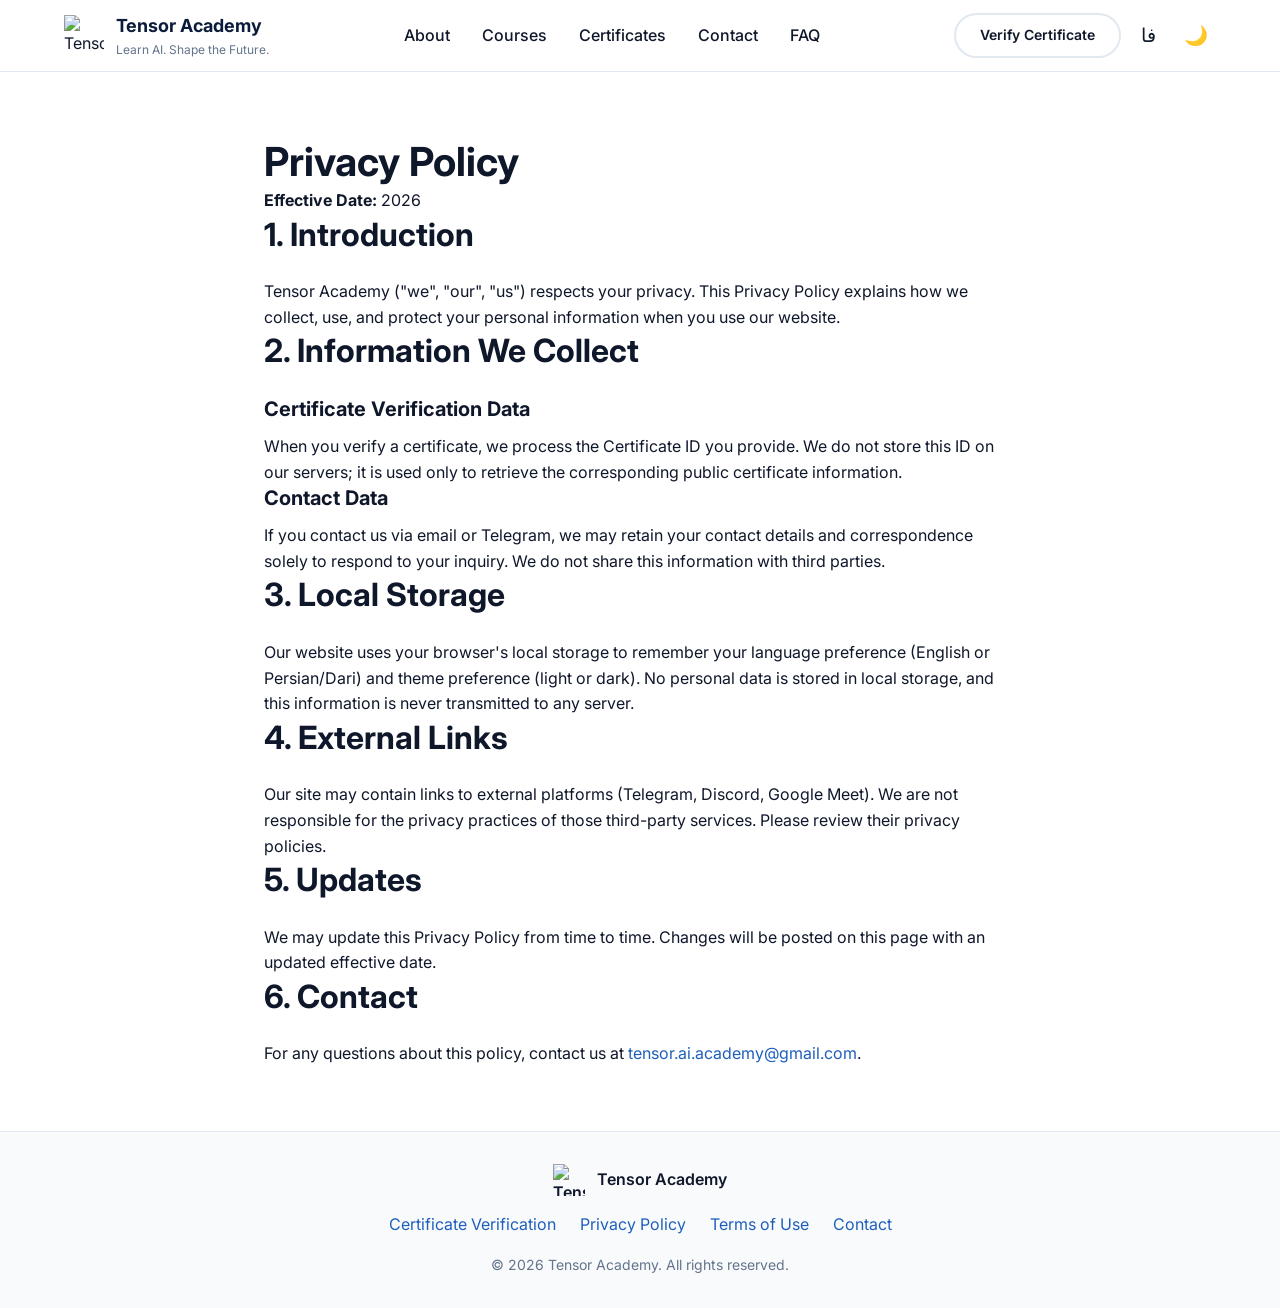
==== commit c726ca83: "Update privacy.html" ====
--- a/privacy.html
+++ b/privacy.html
@@ -2,678 +2,139 @@
 <html lang="en" dir="ltr">
 <head>
   <meta charset="UTF-8">
-
-  <meta
-    name="viewport"
-    content="width=device-width, initial-scale=1.0"
-  >
-
-  <meta
-    name="description"
-    content="Read the Tensor Academy Privacy Policy covering website use, certificate verification data, contact information, local storage, and external links."
-  >
-
-  <meta
-    name="robots"
-    content="index, follow"
-  >
-
-  <link
-    rel="canonical"
-    href="https://tensor-ai-academy.github.io/tensor-ai-academy/privacy.html"
-  >
-
-  <meta
-    property="og:type"
-    content="website"
-  >
-
-  <meta
-    property="og:title"
-    content="Privacy Policy | Tensor Academy"
-  >
-
-  <meta
-    property="og:description"
-    content="Learn how Tensor Academy handles information related to website use, certificate verification, contact, language preferences, and theme preferences."
-  >
-
-  <meta
-    property="og:url"
-    content="https://tensor-ai-academy.github.io/tensor-ai-academy/privacy.html"
-  >
-
-  <meta
-    property="og:image"
-    content="assets/images/tensor-academy-logo.png"
-  >
-
-  <link
-    rel="icon"
-    type="image/png"
-    href="assets/images/tensor-academy-logo.png"
-  >
-
-  <link
-    rel="preconnect"
-    href="https://fonts.googleapis.com"
-  >
-
-  <link
-    rel="preconnect"
-    href="https://fonts.gstatic.com"
-    crossorigin
-  >
-
-  <link
-    href="https://fonts.googleapis.com/css2?family=Inter:wght@400;500;600;700;800&family=Noto+Sans+Arabic:wght@400;500;600;700;800&display=swap"
-    rel="stylesheet"
-  >
-
-  <link
-    rel="stylesheet"
-    href="css/style.css"
-  >
-
-  <title>
-    Privacy Policy | Tensor Academy
-  </title>
+  <meta name="viewport" content="width=device-width, initial-scale=1.0">
+  <meta name="description" content="Tensor Academy Privacy Policy — how we handle your data.">
+  <meta name="robots" content="noindex, follow">
+  <link rel="canonical" href="https://tensor-ai-academy.github.io/tensor-ai-academy/privacy.html">
+  <title>Privacy Policy — Tensor Academy</title>
+  <link rel="icon" type="image/png" href="assets/images/tensor-academy-logo.png">
+  <link rel="stylesheet" href="css/style.css">
+  <script>
+    (function() {
+      const savedTheme = localStorage.getItem('tensor-theme');
+      if (savedTheme === 'dark' || (!savedTheme && window.matchMedia('(prefers-color-scheme: dark)').matches)) {
+        document.documentElement.classList.add('dark');
+      }
+    })();
+  </script>
 </head>
-
 <body>
 
-  <a
-    class="skip-link"
-    href="#main-content"
-  >
-    Skip to main content
-  </a>
-
-  <header class="site-header">
-
-    <div class="container header-inner">
-
-      <a
-        class="brand"
-        href="index.html"
-        aria-label="Tensor Academy Home"
-      >
-
-        <img
-          class="brand-logo"
-          src="assets/images/tensor-academy-logo.png"
-          alt="Tensor Academy logo"
-          width="48"
-          height="48"
-        >
-
-        <span class="brand-copy">
-
-          <strong class="brand-name">
-            Tensor Academy
-          </strong>
-
-          <span class="brand-tagline">
-            Learn AI. Shape the Future.
-          </span>
-
-        </span>
-
+  <!-- Header -->
+  <header class="site-header" id="siteHeader">
+    <div class="container header-container">
+      <a href="index.html" class="logo-link" aria-label="Tensor Academy Home">
+        <img src="assets/images/tensor-academy-logo.png" alt="Tensor Academy Logo" class="logo-img" width="48" height="48">
+        <div class="logo-text">
+          <span class="logo-name">Tensor Academy</span>
+          <span class="logo-tagline" data-i18n="tagline">Learn AI. Shape the Future.</span>
+        </div>
       </a>
 
-      <button
-        class="menu-toggle"
-        type="button"
-        data-menu-toggle
-        aria-label="Open navigation menu"
-        aria-expanded="false"
-        aria-controls="mobile-navigation"
-      >
-        <span aria-hidden="true"></span>
-        <span aria-hidden="true"></span>
-        <span aria-hidden="true"></span>
-      </button>
-
-      <nav
-        class="desktop-navigation"
-        aria-label="Primary navigation"
-      >
-
-        <a
-          href="index.html#about"
-          data-i18n="nav.about"
-        >
-          About Tensor Academy
-        </a>
-
-        <a
-          href="index.html#courses"
-          data-i18n="nav.courses"
-        >
-          Courses
-        </a>
-
-        <a
-          href="index.html#certificates"
-          data-i18n="nav.certificates"
-        >
-          Certificates
-        </a>
-
-        <a
-          href="verify.html"
-          data-i18n="nav.verify"
-        >
-          Certificate Verification
-        </a>
-
-        <a
-          href="index.html#contact"
-          data-i18n="nav.contact"
-        >
-          Contact
-        </a>
-
-        <a
-          href="index.html#faq"
-          data-i18n="nav.faq"
-        >
-          FAQ
-        </a>
-
+      <nav class="main-nav" id="mainNav" aria-label="Main Navigation">
+        <ul class="nav-list">
+          <li><a href="index.html#about" data-i18n="nav_about">About</a></li>
+          <li><a href="index.html#courses" data-i18n="nav_courses">Courses</a></li>
+          <li><a href="index.html#certificates" data-i18n="nav_certificates">Certificates</a></li>
+          <li><a href="index.html#contact" data-i18n="nav_contact">Contact</a></li>
+          <li><a href="index.html#faq" data-i18n="nav_faq">FAQ</a></li>
+        </ul>
       </nav>
 
       <div class="header-actions">
-
-        <button
-          class="icon-button"
-          type="button"
-          data-language-toggle
-          aria-label="Change language"
-          title="Change language"
-        >
-          <span
-            data-language-value
-            aria-hidden="true"
-          >
-            FA
-          </span>
+        <a href="verify.html" class="btn btn-outline btn-verify" data-i18n="nav_verify">Verify Certificate</a>
+        <button id="langToggle" class="btn-icon" aria-label="Switch Language" title="Switch Language">
+          <span class="lang-indicator">فا</span>
         </button>
-
-        <button
-          class="icon-button"
-          type="button"
-          data-theme-toggle
-          aria-label="Toggle color theme"
-          title="Toggle color theme"
-        >
-          <span
-            data-theme-icon
-            aria-hidden="true"
-          >
-            ☾
-          </span>
+        <button id="themeToggle" class="btn-icon" aria-label="Toggle Dark/Light Mode" title="Toggle Theme">
+          <span class="theme-icon">🌙</span>
         </button>
-
-        <a
-          class="button button-primary header-verify-button"
-          href="verify.html"
-          data-i18n="nav.verify"
-        >
-          Certificate Verification
-        </a>
-
       </div>
 
+      <button class="mobile-menu-btn" id="mobileMenuBtn" aria-label="Open Menu" aria-expanded="false">
+        <span class="hamburger-line"></span>
+        <span class="hamburger-line"></span>
+        <span class="hamburger-line"></span>
+      </button>
     </div>
+  </header>
 
-    <nav
-      class="mobile-navigation"
-      id="mobile-navigation"
-      data-mobile-menu
-      aria-label="Mobile navigation"
-    >
+  <!-- Main Content -->
+  <main id="mainContent" class="policy-page section-padding">
+    <div class="container" style="max-width: 800px;">
+      <!-- English Content -->
+      <div class="lang-en">
+        <h1>Privacy Policy</h1>
+        <p><strong>Effective Date:</strong> 2026</p>
 
-      <a
-        href="index.html#about"
-        data-i18n="nav.about"
-      >
-        About Tensor Academy
-      </a>
+        <h2>1. Introduction</h2>
+        <p>Tensor Academy ("we", "our", "us") respects your privacy. This Privacy Policy explains how we collect, use, and protect your personal information when you use our website.</p>
 
-      <a
-        href="index.html#courses"
-        data-i18n="nav.courses"
-      >
-        Courses
-      </a>
+        <h2>2. Information We Collect</h2>
+        <h3>Certificate Verification Data</h3>
+        <p>When you verify a certificate, we process the Certificate ID you provide. We do not store this ID on our servers; it is used only to retrieve the corresponding public certificate information.</p>
+        <h3>Contact Data</h3>
+        <p>If you contact us via email or Telegram, we may retain your contact details and correspondence solely to respond to your inquiry. We do not share this information with third parties.</p>
 
-      <a
-        href="index.html#certificates"
-        data-i18n="nav.certificates"
-      >
-        Certificates
-      </a>
+        <h2>3. Local Storage</h2>
+        <p>Our website uses your browser's local storage to remember your language preference (English or Persian/Dari) and theme preference (light or dark). No personal data is stored in local storage, and this information is never transmitted to any server.</p>
 
-      <a
-        href="verify.html"
-        data-i18n="nav.verify"
-      >
-        Certificate Verification
-      </a>
+        <h2>4. External Links</h2>
+        <p>Our site may contain links to external platforms (Telegram, Discord, Google Meet). We are not responsible for the privacy practices of those third-party services. Please review their privacy policies.</p>
 
-      <a
-        href="index.html#contact"
-        data-i18n="nav.contact"
-      >
-        Contact
-      </a>
+        <h2>5. Updates</h2>
+        <p>We may update this Privacy Policy from time to time. Changes will be posted on this page with an updated effective date.</p>
 
-      <a
-        href="index.html#faq"
-        data-i18n="nav.faq"
-      >
-        FAQ
-      </a>
-
-      <div class="mobile-navigation-actions">
-
-        <button
-          class="button button-secondary"
-          type="button"
-          data-language-toggle
-          aria-label="Change language"
-        >
-          <span data-language-name>
-            فارسی
-          </span>
-        </button>
-
-        <button
-          class="button button-secondary"
-          type="button"
-          data-theme-toggle
-          aria-label="Toggle color theme"
-        >
-          <span data-theme-value>
-            Dark mode
-          </span>
-        </button>
-
+        <h2>6. Contact</h2>
+        <p>For any questions about this policy, contact us at <a href="mailto:tensor.ai.academy@gmail.com">tensor.ai.academy@gmail.com</a>.</p>
       </div>
 
-    </nav>
+      <!-- Persian Content -->
+      <div class="lang-fa" dir="rtl">
+        <h1>سیاست حفظ حریم خصوصی</h1>
+        <p><strong>تاریخ اجرا:</strong> ۲۰۲۶</p>
 
-  </header>
+        <h2>۱. مقدمه</h2>
+        <p>آکادمی تنسور ("ما") به حریم خصوصی شما احترام می‌گذارد. این سیاست توضیح می‌دهد که چگونه اطلاعات شخصی شما را جمع‌آوری، استفاده و محافظت می‌کنیم.</p>
 
-  <main id="main-content">
+        <h2>۲. اطلاعاتی که جمع‌آوری می‌کنیم</h2>
+        <h3>داده‌های تأیید گواهی‌نامه</h3>
+        <p>هنگامی که یک گواهی را تأیید می‌کنید، شناسهٔ گواهی واردشده را پردازش می‌کنیم. این شناسه را روی سرور ذخیره نمی‌کنیم؛ فقط برای بازیابی اطلاعات عمومی گواهی مربوطه استفاده می‌شود.</p>
+        <h3>داده‌های تماس</h3>
+        <p>اگر از طریق ایمیل یا تلگرام با ما تماس بگیرید، ممکن است اطلاعات تماس و مکاتبات شما را صرفاً برای پاسخ‌گویی نگهداری کنیم. این اطلاعات را با شخص ثالث به اشتراک نمی‌گذاریم.</p>
 
-    <section
-      class="page-hero section"
-      aria-labelledby="privacy-page-title"
-    >
+        <h2>۳. ذخیره‌سازی محلی</h2>
+        <p>وب‌سایت ما از حافظهٔ محلی مرورگر شما برای به‌خاطر سپردن ترجیح زبان (انگلیسی یا فارسی/دری) و ترجیح تم (روشن یا تاریک) استفاده می‌کند. هیچ دادهٔ شخصی در حافظهٔ محلی ذخیره نمی‌شود و این اطلاعات هرگز به هیچ سروری ارسال نمی‌شود.</p>
 
-      <div class="container">
+        <h2>۴. لینک‌های خارجی</h2>
+        <p>سایت ما ممکن است حاوی لینک‌هایی به پلتفرم‌های خارجی (تلگرام، دیسکورد، گوگل میت) باشد. ما در برابر شیوه‌های حفظ حریم خصوصی آن سرویس‌های ثالث مسئولیتی نداریم. لطفاً سیاست‌های حریم خصوصی آن‌ها را مرور کنید.</p>
 
-        <div
-          class="page-hero-content"
-          data-reveal
-        >
+        <h2>۵. به‌روزرسانی‌ها</h2>
+        <p>ممکن است این سیاست را هر از گاهی به‌روزرسانی کنیم. تغییرات با تاریخ اجرای جدید در این صفحه منتشر خواهند شد.</p>
 
-          <span class="eyebrow">
-            Website Policy
-          </span>
-
-          <h1 id="privacy-page-title">
-            Privacy Policy
-          </h1>
-
-          <p class="page-hero-description">
-            This Privacy Policy explains how information may be handled when you use the Tensor Academy website and its certificate verification features.
-          </p>
-
-          <p class="policy-updated">
-            Last updated: July 2026
-          </p>
-
-        </div>
-
+        <h2>۶. تماس</h2>
+        <p>برای هرگونه سوال دربارهٔ این سیاست، با ما در <a href="mailto:tensor.ai.academy@gmail.com">tensor.ai.academy@gmail.com</a> تماس بگیرید.</p>
       </div>
-
-    </section>
-
-    <section
-      class="legal-section section"
-      aria-labelledby="privacy-content-title"
-    >
-
-      <div class="container">
-
-        <div class="legal-layout">
-
-          <aside
-            class="legal-sidebar card"
-            data-reveal
-          >
-
-            <nav
-              aria-label="Privacy Policy sections"
-            >
-
-              <a href="#privacy">
-                Privacy
-              </a>
-
-              <a href="#certificate-data">
-                Certificate Verification Data
-              </a>
-
-              <a href="#contact-data">
-                Contact Data
-              </a>
-
-              <a href="#local-storage">
-                Local Storage
-              </a>
-
-              <a href="#external-links">
-                External Links
-              </a>
-
-              <a href="#updates">
-                Updates
-              </a>
-
-            </nav>
-
-          </aside>
-
-          <article
-            class="legal-content card"
-            data-reveal
-          >
-
-            <div
-              id="privacy"
-              class="legal-section-block"
-            >
-
-              <h2 id="privacy-content-title">
-                Privacy
-              </h2>
-
-              <p>
-                Tensor Academy respects the privacy of visitors and aims to handle information in a reasonable and transparent manner. This website is primarily an informational and educational platform for the academy and its services.
-              </p>
-
-              <p>
-                The website does not intentionally request unnecessary personal information through the public pages. Information provided voluntarily by visitors, such as when contacting the academy, is used for the purpose for which it was provided.
-              </p>
-
-            </div>
-
-            <div
-              id="certificate-data"
-              class="legal-section-block"
-            >
-
-              <h2>
-                Certificate Verification Data
-              </h2>
-
-              <p>
-                The certificate verification system allows visitors to enter a Certificate ID and access the corresponding verification page when a matching record is available.
-              </p>
-
-              <p>
-                A certificate verification page may display information associated with a certificate record, such as the certificate holder's name, certificate ID, course, level, instructor, duration, dates, score, grade, status, and listed achievements.
-              </p>
-
-              <p>
-                Only information intended to be included in the public certificate verification record should be displayed on a verification page. The structure of the system is designed to support unique Certificate IDs and dedicated verification URLs.
-              </p>
-
-            </div>
-
-            <div
-              id="contact-data"
-              class="legal-section-block"
-            >
-
-              <h2>
-                Contact Data
-              </h2>
-
-              <p>
-                If you contact Tensor Academy through the published contact methods, such as email or Telegram, you may voluntarily provide information needed to communicate with you.
-              </p>
-
-              <p>
-                Contact information is used for communication related to your inquiry or request. Visitors should avoid sending sensitive information unless it is specifically necessary for the intended communication.
-              </p>
-
-              <p>
-                The current public contact information for Tensor Academy includes:
-              </p>
-
-              <ul>
-                <li>
-                  Email:
-                  <a href="mailto:tensor.ai.academy@gmail.com">
-                    tensor.ai.academy@gmail.com
-                  </a>
-                </li>
-
-                <li>
-                  Telegram:
-                  <a
-                    href="https://t.me/Tensor_academy_maneger"
-                    target="_blank"
-                    rel="noopener noreferrer"
-                  >
-                    @Tensor_academy_maneger
-                  </a>
-                </li>
-              </ul>
-
-            </div>
-
-            <div
-              id="local-storage"
-              class="legal-section-block"
-            >
-
-              <h2>
-                Local Storage for Language and Theme
-              </h2>
-
-              <p>
-                The website may use the browser's local storage feature to remember your preferred language and visual theme.
-              </p>
-
-              <p>
-                The language preference is used to remember whether you selected English or Persian / Dari. The theme preference is used to remember whether you selected Light Mode or Dark Mode.
-              </p>
-
-              <p>
-                These preferences are stored locally in your browser and are intended to improve your experience when you return to the website. They are not intended to be used as a substitute for server-side account or identity management.
-              </p>
-
-              <p>
-                You can clear locally stored website data through your browser settings. Clearing this data may reset your saved language and theme preferences.
-              </p>
-
-            </div>
-
-            <div
-              id="external-links"
-              class="legal-section-block"
-            >
-
-              <h2>
-                External Links
-              </h2>
-
-              <p>
-                The website may contain links to external services and platforms, including Telegram, Google Meet, Discord, Google Fonts, GitHub Pages, or other third-party resources.
-              </p>
-
-              <p>
-                External websites and services operate under their own terms and privacy practices. Tensor Academy does not control the privacy policies or practices of third-party websites and services.
-              </p>
-
-              <p>
-                Visitors should review the applicable policies of external services before providing personal information or using those services.
-              </p>
-
-            </div>
-
-            <div
-              id="updates"
-              class="legal-section-block"
-            >
-
-              <h2>
-                Updates to This Policy
-              </h2>
-
-              <p>
-                This Privacy Policy may be updated when the website, certificate verification system, contact methods, or related practices change.
-              </p>
-
-              <p>
-                When an update is made, the latest version will be published on this page. The date shown near the beginning of the policy may be updated to indicate when the policy was last revised.
-              </p>
-
-            </div>
-
-            <div class="legal-contact-note">
-
-              <h2>
-                Questions About Privacy
-              </h2>
-
-              <p>
-                If you have a question about this Privacy Policy or how information is handled in connection with the website, you may contact Tensor Academy using the published contact information.
-              </p>
-
-              <a
-                class="button button-secondary"
-                href="index.html#contact"
-                data-i18n="footer.contact"
-              >
-                Contact
-              </a>
-
-            </div>
-
-          </article>
-
-        </div>
-
-      </div>
-
-    </section>
-
+    </div>
   </main>
 
+  <!-- Footer -->
   <footer class="site-footer">
-
-    <div class="container">
-
-      <div class="footer-main">
-
-        <div class="footer-brand">
-
-          <a
-            class="brand"
-            href="index.html"
-            aria-label="Tensor Academy Home"
-          >
-
-            <img
-              class="brand-logo"
-              src="assets/images/tensor-academy-logo.png"
-              alt="Tensor Academy logo"
-              width="48"
-              height="48"
-            >
-
-            <span class="brand-copy">
-
-              <strong class="brand-name">
-                Tensor Academy
-              </strong>
-
-              <span class="brand-tagline">
-                Learn AI. Shape the Future.
-              </span>
-
-            </span>
-
-          </a>
-
-          <p>
-            A private online AI academy focused on practical skills, modern AI education, and future career opportunities.
-          </p>
-
-        </div>
-
-        <nav
-          class="footer-navigation"
-          aria-label="Footer navigation"
-        >
-
-          <a
-            href="privacy.html"
-            class="is-active"
-            aria-current="page"
-            data-i18n="footer.privacy"
-          >
-            Privacy Policy
-          </a>
-
-          <a
-            href="terms.html"
-            data-i18n="footer.terms"
-          >
-            Terms of Use
-          </a>
-
-          <a
-            href="verify.html"
-            data-i18n="footer.verification"
-          >
-            Certificate Verification
-          </a>
-
-          <a
-            href="index.html#contact"
-            data-i18n="footer.contact"
-          >
-            Contact
-          </a>
-
-        </nav>
-
+    <div class="container footer-container">
+      <div class="footer-brand">
+        <img src="assets/images/tensor-academy-logo.png" alt="Tensor Academy Logo" class="footer-logo" width="40" height="40">
+        <span>Tensor Academy</span>
       </div>
-
-      <div class="footer-bottom">
-
-        <p data-i18n="footer.rights">
-          © 2026 Tensor Academy. All rights reserved.
-        </p>
-
+      <div class="footer-links">
+        <a href="verify.html" data-i18n="footer_verify">Certificate Verification</a>
+        <a href="privacy.html" data-i18n="footer_privacy">Privacy Policy</a>
+        <a href="terms.html" data-i18n="footer_terms">Terms of Use</a>
+        <a href="index.html#contact" data-i18n="footer_contact">Contact</a>
       </div>
-
+      <p class="footer-copy" data-i18n="footer_copy">© 2026 Tensor Academy. All rights reserved.</p>
     </div>
-
   </footer>
 
-  <script
-    src="js/app.js"
-    defer
-  ></script>
-
+  <script src="js/app.js"></script>
 </body>
 </html>
--- a/css/style.css
+++ b/css/style.css
@@ -1,1957 +1,917 @@
-/* =========================================================
-   Tensor Academy
-   Global Design System & Application Styles
-   ========================================================= */
-
-/* =========================================================
-   1. Design Tokens
-   ========================================================= */
-
+/* ============================================================
+   TENSOR ACADEMY — Main Stylesheet
+   Design Tokens, Layout, Components, Dark Mode, RTL, Responsive
+   ============================================================ */
+
+/* ---------- Google Fonts ---------- */
+@import url('https://fonts.googleapis.com/css2?family=Inter:opsz,wght@14..32,400;14..32,500;14..32,600;14..32,700&family=Vazirmatn:wght@400;500;600;700&display=swap');
+
+/* ---------- CSS Custom Properties (Light Theme) ---------- */
 :root {
-  color-scheme: light;
-
-  --font-family-sans:
-    Inter,
-    "Segoe UI",
-    Roboto,
-    Helvetica,
-    Arial,
-    sans-serif;
-
-  --font-family-persian:
-    Vazirmatn,
-    Tahoma,
-    "Segoe UI",
-    Arial,
-    sans-serif;
-
-  --font-size-xs: 0.75rem;
-  --font-size-sm: 0.875rem;
-  --font-size-md: 1rem;
-  --font-size-lg: 1.125rem;
-  --font-size-xl: 1.25rem;
-  --font-size-2xl: 1.5rem;
-  --font-size-3xl: 2rem;
-  --font-size-4xl: 2.75rem;
-  --font-size-5xl: 3.75rem;
-
-  --font-weight-regular: 400;
-  --font-weight-medium: 500;
-  --font-weight-semibold: 600;
-  --font-weight-bold: 700;
-  --font-weight-extrabold: 800;
-
-  --line-height-tight: 1.15;
-  --line-height-snug: 1.35;
-  --line-height-normal: 1.6;
-  --line-height-relaxed: 1.8;
-
-  --space-1: 0.25rem;
-  --space-2: 0.5rem;
-  --space-3: 0.75rem;
-  --space-4: 1rem;
-  --space-5: 1.25rem;
-  --space-6: 1.5rem;
-  --space-8: 2rem;
-  --space-10: 2.5rem;
-  --space-12: 3rem;
-  --space-16: 4rem;
-  --space-20: 5rem;
-  --space-24: 6rem;
-  --space-32: 8rem;
-
+  /* Colors */
+  --color-primary: #0B1C3B;        /* Deep Navy */
+  --color-accent: #1E5FBB;         /* Electric Blue */
+  --color-highlight: #00B4D8;      /* Cyan */
+  --color-bg: #FFFFFF;
+  --color-surface: #F8FAFC;
+  --color-text: #0F172A;
+  --color-text-muted: #64748B;
+  --color-border: #E2E8F0;
+  --color-shadow: rgba(0, 0, 0, 0.06);
+
+  /* Gradients */
+  --gradient-hero: linear-gradient(135deg, #0B1C3B 0%, #102A4C 100%);
+  --gradient-card: linear-gradient(145deg, rgba(30,95,187,0.04) 0%, rgba(0,180,216,0.06) 100%);
+
+  /* Typography */
+  --font-en: 'Inter', system-ui, -apple-system, sans-serif;
+  --font-fa: 'Vazirmatn', 'Inter', system-ui, sans-serif;
+  --font-mono: 'Courier New', monospace;
+
+  --text-xs: 0.75rem;
+  --text-sm: 0.875rem;
+  --text-base: 1rem;
+  --text-lg: 1.125rem;
+  --text-xl: 1.25rem;
+  --text-2xl: 1.5rem;
+  --text-3xl: 2rem;
+  --text-4xl: 2.5rem;
+
+  /* Spacing */
+  --space-xs: 0.5rem;
+  --space-sm: 0.75rem;
+  --space-md: 1rem;
+  --space-lg: 1.5rem;
+  --space-xl: 2rem;
+  --space-2xl: 3rem;
+  --space-3xl: 4rem;
+
+  /* Borders & Radius */
   --radius-sm: 0.5rem;
   --radius-md: 0.75rem;
   --radius-lg: 1rem;
-  --radius-xl: 1.5rem;
-  --radius-2xl: 2rem;
   --radius-full: 9999px;
 
-  --container-max-width: 1180px;
-  --container-padding: 1.25rem;
-
-  --header-height: 76px;
-
-  /* Brand */
-  --color-navy-950: #050b17;
-  --color-navy-900: #081225;
-  --color-navy-800: #0d1b34;
-  --color-navy-700: #142849;
-
-  --color-blue-700: #155eef;
-  --color-blue-600: #1d6ff2;
-  --color-blue-500: #2f80ed;
-  --color-blue-400: #4ea1ff;
-
-  --color-cyan-500: #22d3ee;
-  --color-cyan-400: #67e8f9;
-
-  /* Light Theme */
-  --color-background: #f7f9fc;
-  --color-background-alt: #eef3f9;
-
-  --color-surface: #ffffff;
-  --color-surface-elevated: #ffffff;
-  --color-surface-muted: #f1f5f9;
-
-  --color-text: #0b1426;
-  --color-text-secondary: #344054;
-  --color-text-muted: #667085;
-  --color-text-inverse: #ffffff;
-
-  --color-primary: var(--color-blue-600);
-  --color-primary-hover: var(--color-blue-700);
-  --color-primary-soft: #eaf3ff;
-
-  --color-accent: var(--color-cyan-500);
-  --color-accent-soft: #ecfeff;
-
-  --color-border: #dce3ec;
-  --color-border-strong: #c5cfdb;
-
-  --color-success: #12b76a;
-  --color-success-soft: #ecfdf3;
-
-  --color-warning: #f79009;
-  --color-warning-soft: #fffaeb;
-
-  --color-danger: #f04438;
-  --color-danger-soft: #fef3f2;
-
-  --color-header-background: rgba(255, 255, 255, 0.88);
-
-  --shadow-xs:
-    0 1px 2px rgba(16, 24, 40, 0.04);
-
-  --shadow-sm:
-    0 4px 12px rgba(16, 24, 40, 0.06);
-
-  --shadow-md:
-    0 12px 30px rgba(16, 24, 40, 0.08);
-
-  --shadow-lg:
-    0 24px 60px rgba(16, 24, 40, 0.12);
-
-  --shadow-glow:
-    0 0 50px rgba(47, 128, 237, 0.16);
-
-  --transition-fast:
-    150ms ease;
-
-  --transition-base:
-    250ms ease;
-
-  --transition-slow:
-    400ms ease;
-}
-
-/* =========================================================
-   2. Dark Theme
-   ========================================================= */
-
-html[data-theme="dark"] {
-  color-scheme: dark;
-
-  --color-background: #050a14;
-  --color-background-alt: #08101e;
-
-  --color-surface: #0b1424;
-  --color-surface-elevated: #101b2e;
-  --color-surface-muted: #0e1929;
-
-  --color-text: #f4f7fb;
-  --color-text-secondary: #c5cfdd;
-  --color-text-muted: #8c9aae;
-  --color-text-inverse: #07101f;
-
-  --color-primary: #4ea1ff;
-  --color-primary-hover: #67adff;
-  --color-primary-soft: rgba(47, 128, 237, 0.14);
-
-  --color-accent: #22d3ee;
-  --color-accent-soft: rgba(34, 211, 238, 0.1);
-
-  --color-border: rgba(148, 163, 184, 0.16);
-  --color-border-strong: rgba(148, 163, 184, 0.28);
-
-  --color-success: #32d583;
-  --color-success-soft: rgba(18, 183, 106, 0.12);
-
-  --color-warning: #fdb022;
-  --color-warning-soft: rgba(247, 144, 9, 0.12);
-
-  --color-danger: #f97066;
-  --color-danger-soft: rgba(240, 68, 56, 0.12);
-
-  --color-header-background: rgba(5, 10, 20, 0.86);
-
-  --shadow-xs:
-    0 1px 2px rgba(0, 0, 0, 0.16);
-
-  --shadow-sm:
-    0 4px 16px rgba(0, 0, 0, 0.18);
-
-  --shadow-md:
-    0 14px 36px rgba(0, 0, 0, 0.24);
-
-  --shadow-lg:
-    0 24px 70px rgba(0, 0, 0, 0.35);
-
-  --shadow-glow:
-    0 0 70px rgba(47, 128, 237, 0.18);
-}
-
-/* =========================================================
-   3. Base Reset
-   ========================================================= */
-
+  /* Shadows */
+  --shadow-sm: 0 1px 3px var(--color-shadow);
+  --shadow-md: 0 6px 20px rgba(0, 0, 0, 0.08);
+  --shadow-lg: 0 12px 32px rgba(0, 0, 0, 0.1);
+
+  /* Transitions */
+  --transition-fast: 0.2s ease;
+  --transition-smooth: 0.3s cubic-bezier(0.4, 0, 0.2, 1);
+
+  /* Layout */
+  --max-width: 1200px;
+  --header-height: 4.5rem;
+}
+
+/* ---------- Dark Theme Overrides ---------- */
+.dark {
+  --color-primary: #1E2A4A;
+  --color-accent: #3B82F6;
+  --color-highlight: #22D3EE;
+  --color-bg: #0F172A;
+  --color-surface: #1E293B;
+  --color-text: #F1F5F9;
+  --color-text-muted: #94A3B8;
+  --color-border: #334155;
+  --color-shadow: rgba(0, 0, 0, 0.3);
+  --gradient-hero: linear-gradient(135deg, #0B1120 0%, #1E293B 100%);
+  --gradient-card: linear-gradient(145deg, rgba(59,130,246,0.08) 0%, rgba(34,211,238,0.05) 100%);
+}
+
+/* ---------- Global Reset & Base ---------- */
 *,
 *::before,
 *::after {
   box-sizing: border-box;
-}
-
-html {
-  min-height: 100%;
-  scroll-behavior: smooth;
-  scroll-padding-top: calc(var(--header-height) + var(--space-6));
-}
-
-body {
-  min-height: 100vh;
-  margin: 0;
-  overflow-x: hidden;
-
-  background:
-    radial-gradient(
-      circle at 10% 0%,
-      rgba(47, 128, 237, 0.05),
-      transparent 30%
-    ),
-    var(--color-background);
-
-  color: var(--color-text);
-
-  font-family: var(--font-family-sans);
-  font-size: var(--font-size-md);
-  font-weight: var(--font-weight-regular);
-  line-height: var(--line-height-normal);
-
-  text-rendering: optimizeLegibility;
-  -webkit-font-smoothing: antialiased;
-
-  transition:
-    background-color var(--transition-base),
-    color var(--transition-base);
-}
-
-html[lang="fa"] body,
-html[dir="rtl"] body {
-  font-family: var(--font-family-persian);
-}
-
-img,
-svg {
-  display: block;
-  max-width: 100%;
-}
-
-img {
-  height: auto;
-}
-
-button,
-input,
-textarea,
-select {
-  font: inherit;
-}
-
-button,
-a {
-  -webkit-tap-highlight-color: transparent;
-}
-
-button {
-  border: 0;
-}
-
-a {
-  color: inherit;
-  text-decoration: none;
-}
-
-ul,
-ol {
   margin: 0;
   padding: 0;
+}
+
+html {
+  scroll-behavior: smooth;
+  font-size: 16px;
+}
+
+body {
+  font-family: var(--font-en);
+  background-color: var(--color-bg);
+  color: var(--color-text);
+  line-height: 1.6;
+  transition: background-color var(--transition-smooth), color var(--transition-smooth);
+  -webkit-font-smoothing: antialiased;
+}
+
+html[dir="rtl"] body {
+  font-family: var(--font-fa);
+}
+
+img {
+  max-width: 100%;
+  height: auto;
+  display: block;
+}
+
+a {
+  color: var(--color-accent);
+  text-decoration: none;
+  transition: color var(--transition-fast);
+}
+
+a:hover {
+  color: var(--color-highlight);
+}
+
+ul {
   list-style: none;
 }
 
-p,
-h1,
-h2,
-h3,
-h4,
-h5,
-h6,
-dl,
-dd {
-  margin: 0;
-}
-
-h1,
-h2,
-h3,
-h4,
-h5,
-h6 {
+.container {
+  width: 100%;
+  max-width: var(--max-width);
+  margin-inline: auto;
+  padding-inline: var(--space-lg);
+}
+
+.section-padding {
+  padding-block: var(--space-3xl);
+}
+
+/* ---------- Typography ---------- */
+h1, h2, h3, h4 {
+  font-weight: 700;
+  line-height: 1.3;
+}
+
+h1 {
+  font-size: var(--text-4xl);
+}
+
+h2 {
+  font-size: var(--text-3xl);
+  margin-bottom: var(--space-lg);
+}
+
+h3 {
+  font-size: var(--text-xl);
+  margin-bottom: var(--space-sm);
+}
+
+.section-title {
+  text-align: center;
+  position: relative;
+  margin-bottom: var(--space-xl);
+}
+
+.section-title::after {
+  content: '';
+  display: block;
+  width: 60px;
+  height: 4px;
+  background: var(--color-highlight);
+  margin-inline: auto;
+  margin-top: var(--space-sm);
+  border-radius: var(--radius-full);
+}
+
+.section-subtitle {
+  text-align: center;
+  color: var(--color-text-muted);
+  max-width: 600px;
+  margin-inline: auto;
+  margin-bottom: var(--space-xl);
+}
+
+.text-center { text-align: center; }
+.text-muted { color: var(--color-text-muted); }
+
+/* ---------- Buttons ---------- */
+.btn {
+  display: inline-flex;
+  align-items: center;
+  justify-content: center;
+  gap: var(--space-xs);
+  padding: 0.75rem 1.5rem;
+  border: 2px solid transparent;
+  border-radius: var(--radius-full);
+  font-weight: 600;
+  font-size: var(--text-sm);
+  transition: all var(--transition-fast);
+  cursor: pointer;
+  text-align: center;
+  line-height: 1.2;
+}
+
+.btn:focus-visible {
+  outline: 2px solid var(--color-highlight);
+  outline-offset: 2px;
+}
+
+.btn-primary {
+  background-color: var(--color-accent);
+  color: #fff;
+  border-color: var(--color-accent);
+}
+
+.btn-primary:hover {
+  background-color: var(--color-highlight);
+  border-color: var(--color-highlight);
+  color: #fff;
+}
+
+.btn-secondary {
+  background-color: transparent;
+  color: var(--color-accent);
+  border-color: var(--color-accent);
+}
+
+.btn-secondary:hover {
+  background-color: var(--color-accent);
+  color: #fff;
+}
+
+.btn-outline {
+  background: transparent;
   color: var(--color-text);
-  font-weight: var(--font-weight-bold);
-  line-height: var(--line-height-tight);
-}
-
-p {
-  color: var(--color-text-secondary);
-}
-
-::selection {
-  background: rgba(47, 128, 237, 0.22);
+  border-color: var(--color-border);
+}
+
+.btn-outline:hover {
+  border-color: var(--color-accent);
+  color: var(--color-accent);
+}
+
+.btn-full {
+  width: 100%;
+}
+
+.btn-icon {
+  background: none;
+  border: none;
+  padding: var(--space-xs);
+  border-radius: var(--radius-full);
+  display: flex;
+  align-items: center;
+  justify-content: center;
+  cursor: pointer;
   color: var(--color-text);
-}
-
-/* =========================================================
-   4. Accessibility
-   ========================================================= */
-
-.sr-only {
+  transition: background var(--transition-fast);
+  font-size: var(--text-lg);
+}
+
+.btn-icon:hover {
+  background-color: var(--color-surface);
+}
+
+/* ---------- Header & Navigation ---------- */
+.site-header {
+  position: sticky;
+  top: 0;
+  z-index: 100;
+  background-color: var(--color-bg);
+  border-bottom: 1px solid var(--color-border);
+  backdrop-filter: blur(8px);
+  background-color: rgba(255, 255, 255, 0.85);
+  transition: background var(--transition-smooth), border-color var(--transition-smooth);
+  height: var(--header-height);
+}
+
+.dark .site-header {
+  background-color: rgba(15, 23, 42, 0.85);
+}
+
+.header-container {
+  display: flex;
+  align-items: center;
+  justify-content: space-between;
+  height: 100%;
+}
+
+.logo-link {
+  display: flex;
+  align-items: center;
+  gap: var(--space-sm);
+  text-decoration: none;
+  color: var(--color-text);
+}
+
+.logo-img {
+  width: 40px;
+  height: 40px;
+  object-fit: contain;
+}
+
+.logo-name {
+  font-weight: 700;
+  font-size: var(--text-lg);
+  color: var(--color-primary);
+}
+
+.dark .logo-name {
+  color: #fff;
+}
+
+.logo-tagline {
+  font-size: var(--text-xs);
+  color: var(--color-text-muted);
+  display: block;
+}
+
+.main-nav .nav-list {
+  display: flex;
+  gap: var(--space-xl);
+}
+
+.main-nav a {
+  font-weight: 500;
+  color: var(--color-text);
+  padding-block: var(--space-xs);
+  position: relative;
+}
+
+.main-nav a::after {
+  content: '';
+  position: absolute;
+  bottom: 0;
+  left: 0;
+  width: 0;
+  height: 2px;
+  background: var(--color-highlight);
+  transition: width var(--transition-fast);
+}
+
+.main-nav a:hover::after,
+.main-nav a:focus-visible::after {
+  width: 100%;
+}
+
+.header-actions {
+  display: flex;
+  align-items: center;
+  gap: var(--space-sm);
+}
+
+.lang-indicator,
+.theme-icon {
+  font-size: 1.2rem;
+}
+
+/* Mobile Menu Button */
+.mobile-menu-btn {
+  display: none;
+  flex-direction: column;
+  gap: 5px;
+  background: none;
+  border: none;
+  cursor: pointer;
+  padding: var(--space-xs);
+}
+
+.hamburger-line {
+  display: block;
+  width: 24px;
+  height: 2px;
+  background: var(--color-text);
+  transition: var(--transition-fast);
+}
+
+/* ---------- Hero Section ---------- */
+.hero {
+  background: var(--gradient-hero);
+  color: #fff;
+  padding-block: var(--space-3xl);
+  text-align: center;
+}
+
+.hero-eyebrow {
+  font-size: var(--text-sm);
+  text-transform: uppercase;
+  letter-spacing: 2px;
+  color: var(--color-highlight);
+  margin-bottom: var(--space-sm);
+}
+
+.hero-title {
+  font-size: clamp(2rem, 6vw, 3.5rem);
+  margin-bottom: var(--space-md);
+}
+
+.hero-description {
+  font-size: var(--text-lg);
+  max-width: 700px;
+  margin-inline: auto;
+  color: rgba(255,255,255,0.85);
+  margin-bottom: var(--space-xl);
+}
+
+.hero-cta {
+  display: flex;
+  flex-wrap: wrap;
+  justify-content: center;
+  gap: var(--space-md);
+  margin-bottom: var(--space-2xl);
+}
+
+.hero-stats {
+  display: flex;
+  justify-content: center;
+  gap: var(--space-2xl);
+  flex-wrap: wrap;
+}
+
+.stat-number {
+  display: block;
+  font-size: var(--text-3xl);
+  font-weight: 700;
+  color: var(--color-highlight);
+}
+
+.stat-label {
+  font-size: var(--text-sm);
+  color: rgba(255,255,255,0.8);
+}
+
+/* ---------- About Section ---------- */
+.about-grid {
+  display: grid;
+  grid-template-columns: 1fr 1fr;
+  gap: var(--space-2xl);
+  align-items: center;
+}
+
+.about-text p {
+  margin-bottom: var(--space-lg);
+}
+
+.about-details li {
+  margin-bottom: var(--space-sm);
+  padding-bottom: var(--space-xs);
+  border-bottom: 1px solid var(--color-border);
+}
+
+.about-vision {
+  background: var(--gradient-card);
+  padding: var(--space-xl);
+  border-radius: var(--radius-lg);
+  border: 1px solid var(--color-border);
+}
+
+/* ---------- Courses Section ---------- */
+.courses-grid {
+  display: grid;
+  grid-template-columns: repeat(auto-fit, minmax(250px, 1fr));
+  gap: var(--space-xl);
+}
+
+.course-card {
+  background: var(--color-surface);
+  border: 1px solid var(--color-border);
+  border-radius: var(--radius-lg);
+  padding: var(--space-xl);
+  text-align: center;
+  transition: transform var(--transition-fast), box-shadow var(--transition-fast);
+}
+
+.course-card:hover {
+  transform: translateY(-4px);
+  box-shadow: var(--shadow-md);
+}
+
+.course-icon {
+  font-size: 2.5rem;
+  margin-bottom: var(--space-md);
+}
+
+.course-levels {
+  display: flex;
+  justify-content: center;
+  gap: var(--space-sm);
+  margin-top: var(--space-md);
+  flex-wrap: wrap;
+}
+
+.level {
+  font-size: var(--text-xs);
+  padding: 0.2em 0.8em;
+  border-radius: var(--radius-full);
+  background: var(--color-border);
+  color: var(--color-text-muted);
+  font-weight: 500;
+}
+
+.level.beginner { background: #E0F2FE; color: #0369A1; }
+.level.semi { background: #FEF3C7; color: #B45309; }
+.level.specialized { background: #FCE7F3; color: #9D174D; }
+
+.dark .level.beginner { background: #0C4A6E; color: #BAE6FD; }
+.dark .level.semi { background: #78350F; color: #FDE68A; }
+.dark .level.specialized { background: #701A75; color: #F0ABFC; }
+
+/* ---------- Certificates Section (General) ---------- */
+.certificate-features {
+  display: flex;
+  justify-content: center;
+  gap: var(--space-2xl);
+  margin-bottom: var(--space-xl);
+  flex-wrap: wrap;
+}
+
+.feature-item {
+  display: flex;
+  align-items: center;
+  gap: var(--space-xs);
+  font-weight: 500;
+  color: var(--color-text);
+}
+
+.feature-icon {
+  font-size: 1.5rem;
+}
+
+/* ---------- Contact Section ---------- */
+.contact-grid {
+  display: grid;
+  grid-template-columns: repeat(auto-fit, minmax(220px, 1fr));
+  gap: var(--space-xl);
+}
+
+.contact-card {
+  background: var(--color-surface);
+  border: 1px solid var(--color-border);
+  border-radius: var(--radius-lg);
+  padding: var(--space-xl);
+  text-align: center;
+}
+
+.contact-icon {
+  font-size: 2rem;
+  display: block;
+  margin-bottom: var(--space-sm);
+}
+
+/* ---------- FAQ Accordion ---------- */
+.accordion {
+  max-width: 800px;
+  margin-inline: auto;
+}
+
+.accordion-item {
+  border: 1px solid var(--color-border);
+  border-radius: var(--radius-md);
+  margin-bottom: var(--space-md);
+  overflow: hidden;
+}
+
+.accordion-trigger {
+  width: 100%;
+  padding: var(--space-lg);
+  background: var(--color-surface);
+  border: none;
+  text-align: start;
+  font-weight: 600;
+  font-size: var(--text-base);
+  color: var(--color-text);
+  cursor: pointer;
+  display: flex;
+  justify-content: space-between;
+  align-items: center;
+  transition: background var(--transition-fast);
+}
+
+.accordion-trigger::after {
+  content: '+';
+  font-size: var(--text-xl);
+  transition: transform var(--transition-fast);
+}
+
+.accordion-trigger[aria-expanded="true"]::after {
+  transform: rotate(45deg);
+}
+
+.accordion-panel {
+  padding: 0 var(--space-lg) var(--space-lg);
+  color: var(--color-text-muted);
+  display: none;
+}
+
+.accordion-panel.open {
+  display: block;
+}
+
+/* ---------- Recognition Section ---------- */
+.recognition-card {
+  background: var(--color-surface);
+  border: 1px solid var(--color-border);
+  border-radius: var(--radius-lg);
+  padding: var(--space-xl);
+  max-width: 700px;
+  margin-inline: auto;
+}
+
+.recognition-card p {
+  margin-bottom: var(--space-sm);
+}
+
+.badge-active {
+  display: inline-block;
+  padding: 0.2em 0.8em;
+  background: #D1FAE5;
+  color: #065F46;
+  border-radius: var(--radius-full);
+  font-weight: 600;
+  font-size: var(--text-sm);
+}
+
+.dark .badge-active {
+  background: #064E3B;
+  color: #A7F3D0;
+}
+
+/* ---------- Footer ---------- */
+.site-footer {
+  background: var(--color-surface);
+  border-top: 1px solid var(--color-border);
+  padding-block: var(--space-xl);
+  text-align: center;
+}
+
+.footer-container {
+  display: flex;
+  flex-direction: column;
+  align-items: center;
+  gap: var(--space-md);
+}
+
+.footer-brand {
+  display: flex;
+  align-items: center;
+  gap: var(--space-sm);
+  font-weight: 600;
+}
+
+.footer-logo {
+  width: 32px;
+  height: 32px;
+}
+
+.footer-links {
+  display: flex;
+  flex-wrap: wrap;
+  justify-content: center;
+  gap: var(--space-lg);
+}
+
+.footer-copy {
+  color: var(--color-text-muted);
+  font-size: var(--text-sm);
+}
+
+/* ============================================================
+   Verification Page Specific Styles
+   ============================================================ */
+.verify-form {
+  background: var(--color-surface);
+  border: 1px solid var(--color-border);
+  border-radius: var(--radius-lg);
+  padding: var(--space-xl);
+  margin-top: var(--space-xl);
+}
+
+.form-group {
+  margin-bottom: var(--space-md);
+}
+
+.form-input {
+  width: 100%;
+  padding: 0.75rem 1rem;
+  border: 1px solid var(--color-border);
+  border-radius: var(--radius-md);
+  background: var(--color-bg);
+  color: var(--color-text);
+  font-family: inherit;
+  font-size: var(--text-base);
+  transition: border-color var(--transition-fast), box-shadow var(--transition-fast);
+}
+
+.form-input:focus {
+  outline: none;
+  border-color: var(--color-accent);
+  box-shadow: 0 0 0 3px rgba(30, 95, 187, 0.2);
+}
+
+.verify-error {
+  color: #DC2626;
+  font-size: var(--text-sm);
+  margin-top: var(--space-sm);
+  display: none;
+}
+
+.dark .verify-error {
+  color: #FCA5A5;
+}
+
+.visually-hidden {
   position: absolute;
   width: 1px;
   height: 1px;
+  margin: -1px;
   padding: 0;
-  margin: -1px;
   overflow: hidden;
   clip: rect(0, 0, 0, 0);
-  white-space: nowrap;
   border: 0;
 }
 
-.skip-link {
-  position: fixed;
-  z-index: 9999;
-  top: var(--space-4);
-  left: var(--space-4);
-
-  padding: var(--space-3) var(--space-5);
-
-  border-radius: var(--radius-md);
-
-  background: var(--color-primary);
-  color: var(--color-text-inverse);
-
-  font-weight: var(--font-weight-semibold);
-
-  transform: translateY(-200%);
-  transition: transform var(--transition-fast);
-}
-
-.skip-link:focus {
-  transform: translateY(0);
-}
-
-:focus-visible {
-  outline: 3px solid rgba(34, 211, 238, 0.65);
-  outline-offset: 3px;
-}
-
-/* =========================================================
-   5. Layout Utilities
-   ========================================================= */
-
-.container {
-  width: min(
-    calc(100% - (var(--container-padding) * 2)),
-    var(--container-max-width)
-  );
-
+/* ============================================================
+   Individual Certificate Page Specific Styles
+   ============================================================ */
+.certificate-page {
+  max-width: 900px;
   margin-inline: auto;
 }
 
-.section {
-  position: relative;
-  padding-block: var(--space-20);
-}
-
-.section-heading {
-  max-width: 720px;
-}
-
-.section-heading-centered {
+.cert-header {
+  margin-bottom: var(--space-2xl);
+}
+
+.cert-logo {
   margin-inline: auto;
-  text-align: center;
-}
-
-.section-heading h2 {
-  margin-top: var(--space-3);
-
-  font-size: clamp(
-    2rem,
-    5vw,
-    3.25rem
-  );
-
-  letter-spacing: -0.03em;
-}
-
-.section-description {
-  max-width: 680px;
-  margin-top: var(--space-5);
-
-  font-size: var(--font-size-lg);
-  line-height: var(--line-height-relaxed);
-}
-
-.section-heading-centered .section-description {
-  margin-inline: auto;
-}
-
-.eyebrow {
-  display: inline-flex;
-  align-items: center;
-  gap: var(--space-2);
-
-  color: var(--color-primary);
-
-  font-size: var(--font-size-sm);
-  font-weight: var(--font-weight-bold);
-  letter-spacing: 0.08em;
-  text-transform: uppercase;
-}
-
-.eyebrow::before {
-  content: "";
-
-  width: 28px;
-  height: 2px;
-
+  margin-bottom: var(--space-md);
+}
+
+.cert-title {
+  font-size: var(--text-3xl);
+  margin-bottom: var(--space-xs);
+}
+
+.cert-id {
+  font-family: var(--font-mono);
+  font-size: var(--text-sm);
+  background: var(--color-surface);
+  display: inline-block;
+  padding: 0.3em 1em;
   border-radius: var(--radius-full);
-
-  background:
-    linear-gradient(
-      90deg,
-      var(--color-primary),
-      var(--color-accent)
-    );
-}
-
-html[dir="rtl"] .eyebrow {
-  letter-spacing: 0;
-  text-transform: none;
-}
-
-/* =========================================================
-   6. Buttons
-   ========================================================= */
-
-.button {
-  display: inline-flex;
-  min-height: 48px;
-
+  border: 1px solid var(--color-border);
+  color: var(--color-text-muted);
+}
+
+.cert-body-grid {
+  display: grid;
+  grid-template-columns: repeat(auto-fit, minmax(240px, 1fr));
+  gap: var(--space-lg);
+  margin-bottom: var(--space-2xl);
+}
+
+.cert-field {
+  border-bottom: 1px solid var(--color-border);
+  padding-bottom: var(--space-sm);
+}
+
+.cert-label {
+  display: block;
+  font-size: var(--text-sm);
+  color: var(--color-text-muted);
+  margin-bottom: var(--space-xs);
+}
+
+.cert-value {
+  font-weight: 600;
+}
+
+.cert-achievements {
+  background: var(--color-surface);
+  border-radius: var(--radius-lg);
+  padding: var(--space-xl);
+  margin-bottom: var(--space-2xl);
+}
+
+.cert-achievements ul {
+  list-style: disc;
+  padding-inline-start: 1.5rem;
+}
+
+.cert-achievements li {
+  margin-bottom: var(--space-sm);
+}
+
+.cert-image-placeholder,
+.cert-qr-placeholder {
+  margin-bottom: var(--space-2xl);
+}
+
+.placeholder-box {
+  background: var(--color-surface);
+  border: 2px dashed var(--color-border);
+  border-radius: var(--radius-lg);
+  height: 200px;
+  display: flex;
   align-items: center;
   justify-content: center;
-  gap: var(--space-2);
-
-  padding:
-    var(--space-3)
-    var(--space-5);
-
-  border: 1px solid transparent;
-  border-radius: var(--radius-md);
-
-  cursor: pointer;
-
-  font-size: var(--font-size-sm);
-  font-weight: var(--font-weight-semibold);
-
-  white-space: nowrap;
-
-  transition:
-    transform var(--transition-fast),
-    background-color var(--transition-fast),
-    border-color var(--transition-fast),
-    box-shadow var(--transition-fast),
-    color var(--transition-fast);
-}
-
-.button:hover {
-  transform: translateY(-2px);
-}
-
-.button:active {
-  transform: translateY(0);
-}
-
-.button-primary {
-  background:
-    linear-gradient(
-      135deg,
-      var(--color-primary),
-      var(--color-blue-500)
-    );
-
-  color: #ffffff;
-
-  box-shadow:
-    0 8px 24px rgba(47, 128, 237, 0.22);
-}
-
-.button-primary:hover {
-  background:
-    linear-gradient(
-      135deg,
-      var(--color-primary-hover),
-      var(--color-primary)
-    );
-
-  box-shadow:
-    0 12px 30px rgba(47, 128, 237, 0.3);
-}
-
-.button-secondary {
-  border-color: var(--color-border-strong);
-  background: var(--color-surface);
-  color: var(--color-text);
-}
-
-.button-secondary:hover {
-  border-color: var(--color-primary);
-  background: var(--color-primary-soft);
-  color: var(--color-primary);
-}
-
-/* =========================================================
-   7. Header
-   ========================================================= */
-
-.site-header {
-  position: sticky;
-  z-index: 1000;
-  top: 0;
-
-  min-height: var(--header-height);
-
-  border-bottom: 1px solid var(--color-border);
-
-  background: var(--color-header-background);
-
-  backdrop-filter: blur(18px);
-  -webkit-backdrop-filter: blur(18px);
-
-  transition:
-    background-color var(--transition-base),
-    border-color var(--transition-base);
-}
-
-.header-container {
-  display: flex;
-  min-height: var(--header-height);
-
-  align-items: center;
-  justify-content: space-between;
-  gap: var(--space-4);
-}
-
-.brand {
-  display: inline-flex;
-  min-width: 0;
-
-  align-items: center;
-  gap: var(--space-3);
-}
-
-.brand-logo {
-  flex: 0 0 auto;
-
-  width: 48px;
-  height: 48px;
-
-  object-fit: contain;
-  border-radius: var(--radius-md);
-}
-
-.brand-content {
-  display: flex;
-  min-width: 0;
-
-  flex-direction: column;
-  gap: 2px;
-}
-
-.brand-name {
-  color: var(--color-text);
-
-  font-size: var(--font-size-lg);
-  font-weight: var(--font-weight-bold);
-
-  white-space: nowrap;
-}
-
-.brand-tagline {
-  overflow: hidden;
-
   color: var(--color-text-muted);
-
-  font-size: 0.7rem;
-  line-height: 1.4;
-  text-overflow: ellipsis;
-  white-space: nowrap;
-}
-
-.desktop-navigation {
+  margin-top: var(--space-sm);
+}
+
+.cert-pdf-actions {
+  display: flex;
+  gap: var(--space-md);
+  justify-content: center;
+  flex-wrap: wrap;
+  margin-top: var(--space-xl);
+}
+
+/* ============================================================
+   Bilingual Display Logic (lang-en / lang-fa)
+   ============================================================ */
+.lang-en, .lang-fa {
   display: none;
 }
 
-.navigation-list {
-  display: flex;
-  align-items: center;
-  gap: var(--space-6);
-}
-
-.navigation-list a {
-  position: relative;
-
-  color: var(--color-text-secondary);
-
-  font-size: var(--font-size-sm);
-  font-weight: var(--font-weight-medium);
-
-  transition: color var(--transition-fast);
-}
-
-.navigation-list a::after {
-  position: absolute;
+html[lang="en"] .lang-en {
+  display: inline;
+}
+
+html[lang="fa"] .lang-fa {
+  display: inline;
+}
+
+/* ============================================================
+   RTL Specific Adjustments
+   ============================================================ */
+html[dir="rtl"] .main-nav a::after {
+  left: auto;
   right: 0;
-  bottom: -8px;
-  left: 0;
-
-  height: 2px;
-
-  border-radius: var(--radius-full);
-
-  background: var(--color-primary);
-
-  content: "";
-
-  transform: scaleX(0);
-  transform-origin: center;
-
-  transition: transform var(--transition-fast);
-}
-
-.navigation-list a:hover,
-.navigation-list a:focus-visible {
-  color: var(--color-primary);
-}
-
-.navigation-list a:hover::after,
-.navigation-list a:focus-visible::after {
-  transform: scaleX(1);
-}
-
-.header-actions {
-  display: flex;
-  align-items: center;
-  gap: var(--space-2);
-}
-
-.icon-button,
-.mobile-menu-toggle {
-  display: inline-flex;
-
-  min-width: 42px;
-  min-height: 42px;
-
-  align-items: center;
-  justify-content: center;
-
-  border: 1px solid var(--color-border);
-  border-radius: var(--radius-md);
-
-  background: var(--color-surface);
-  color: var(--color-text);
-
-  cursor: pointer;
-
-  transition:
-    background-color var(--transition-fast),
-    border-color var(--transition-fast),
-    color var(--transition-fast),
-    transform var(--transition-fast);
-}
-
-.icon-button:hover,
-.mobile-menu-toggle:hover {
-  border-color: var(--color-primary);
-  background: var(--color-primary-soft);
-  color: var(--color-primary);
-  transform: translateY(-1px);
-}
-
-.language-toggle {
-  padding-inline: var(--space-3);
-}
-
-.language-toggle-label {
-  font-size: var(--font-size-sm);
-  font-weight: var(--font-weight-semibold);
-}
-
-.theme-icon {
-  font-size: 1.15rem;
-  line-height: 1;
-}
-
-.header-verify-button {
-  display: none;
-}
-
-.mobile-menu-toggle {
-  position: relative;
-
-  flex-direction: column;
-  gap: 4px;
-}
-
-.mobile-menu-toggle span {
-  width: 20px;
-  height: 2px;
-
-  border-radius: var(--radius-full);
-
-  background: currentColor;
-
-  transition:
-    transform var(--transition-fast),
-    opacity var(--transition-fast);
-}
-
-.mobile-menu-toggle[aria-expanded="true"] span:nth-child(1) {
-  transform: translateY(6px) rotate(45deg);
-}
-
-.mobile-menu-toggle[aria-expanded="true"] span:nth-child(2) {
-  opacity: 0;
-}
-
-.mobile-menu-toggle[aria-expanded="true"] span:nth-child(3) {
-  transform: translateY(-6px) rotate(-45deg);
-}
-
-.mobile-navigation {
-  border-top: 1px solid var(--color-border);
-  background: var(--color-surface);
-  box-shadow: var(--shadow-md);
-}
-
-.mobile-navigation[hidden] {
-  display: none;
-}
-
-.mobile-navigation-list {
-  display: grid;
-  gap: var(--space-1);
-  padding-block: var(--space-4);
-}
-
-.mobile-navigation-list a {
-  display: block;
-
-  padding:
-    var(--space-3)
-    var(--space-4);
-
-  border-radius: var(--radius-md);
-
-  color: var(--color-text-secondary);
-
-  font-weight: var(--font-weight-medium);
-
-  transition:
-    background-color var(--transition-fast),
-    color var(--transition-fast);
-}
-
-.mobile-navigation-list a:hover,
-.mobile-navigation-list a:focus-visible {
-  background: var(--color-primary-soft);
-  color: var(--color-primary);
-}
-
-/* =========================================================
-   8. Hero
-   ========================================================= */
-
-.hero-section {
-  position: relative;
-  overflow: hidden;
-
-  padding-block:
-    var(--space-20)
-    var(--space-16);
-
-  background:
-    radial-gradient(
-      circle at 80% 20%,
-      rgba(34, 211, 238, 0.09),
-      transparent 24%
-    ),
-    radial-gradient(
-      circle at 20% 0%,
-      rgba(47, 128, 237, 0.1),
-      transparent 28%
-    );
-}
-
-.hero-container {
-  display: grid;
-  align-items: center;
-  gap: var(--space-12);
-}
-
-.hero-content {
-  position: relative;
-  z-index: 2;
-}
-
-.hero-content h1 {
-  max-width: 800px;
-  margin-top: var(--space-4);
-
-  font-size: clamp(
-    2.75rem,
-    9vw,
-    5.5rem
-  );
-
-  letter-spacing: -0.055em;
-}
-
-.hero-description {
-  max-width: 680px;
-  margin-top: var(--space-6);
-
-  font-size: clamp(
-    1rem,
-    2vw,
-    1.25rem
-  );
-
-  line-height: var(--line-height-relaxed);
-}
-
-.hero-actions {
-  display: flex;
-  flex-wrap: wrap;
-  gap: var(--space-3);
-
-  margin-top: var(--space-8);
-}
-
-.hero-visual {
-  position: relative;
-
-  min-height: 300px;
-
-  border:
-    1px solid
-    var(--color-border);
-
-  border-radius: var(--radius-2xl);
-
-  overflow: hidden;
-
-  background:
-    linear-gradient(
-      145deg,
-      rgba(47, 128, 237, 0.08),
-      rgba(34, 211, 238, 0.04)
-    );
-
-  box-shadow: var(--shadow-glow);
-}
-
-.hero-grid {
-  position: absolute;
-  inset: 0;
-
-  opacity: 0.35;
-
-  background-image:
-    linear-gradient(
-      rgba(78, 161, 255, 0.1) 1px,
-      transparent 1px
-    ),
-    linear-gradient(
-      90deg,
-      rgba(78, 161, 255, 0.1) 1px,
-      transparent 1px
-    );
-
-  background-size: 32px 32px;
-
-  mask-image:
-    radial-gradient(
-      circle at center,
-      black,
-      transparent 72%
-    );
-}
-
-.hero-orbit {
-  position: absolute;
-
-  top: 50%;
-  left: 50%;
-
-  border:
-    1px solid
-    rgba(78, 161, 255, 0.22);
-
-  border-radius: 50%;
-
-  transform:
-    translate(-50%, -50%)
-    rotate(-20deg);
-}
-
-.hero-orbit-one {
-  width: 190px;
-  height: 190px;
-}
-
-.hero-orbit-two {
-  width: 270px;
-  height: 120px;
-
-  transform:
-    translate(-50%, -50%)
-    rotate(32deg);
-}
-
-.hero-core {
-  position: absolute;
-
-  top: 50%;
-  left: 50%;
-
-  display: grid;
-
-  width: 92px;
-  height: 92px;
-
-  place-items: center;
-
-  border:
-    1px solid
-    rgba(103, 232, 249, 0.6);
-
-  border-radius: 50%;
-
-  background:
-    radial-gradient(
-      circle at 35% 30%,
-      rgba(103, 232, 249, 0.4),
-      rgba(47, 128, 237, 0.24) 45%,
-      rgba(5, 11, 23, 0.78)
-    );
-
-  box-shadow:
-    0 0 30px rgba(34, 211, 238, 0.25),
-    0 0 80px rgba(47, 128, 237, 0.18);
-
-  transform: translate(-50%, -50%);
-}
-
-.hero-core-symbol {
-  color: #ffffff;
-
-  font-size: 2.25rem;
-  font-weight: var(--font-weight-extrabold);
-
-  text-shadow:
-    0 0 18px rgba(103, 232, 249, 0.75);
-}
-
-.statistics-grid {
-  display: grid;
-  grid-template-columns: 1fr;
-  gap: var(--space-3);
-
-  margin-top: var(--space-12);
-}
-
-.stat-card {
-  padding: var(--space-6);
-
-  border:
-    1px solid
-    var(--color-border);
-
-  border-radius: var(--radius-lg);
-
-  background:
-    color-mix(
-      in srgb,
-      var(--color-surface) 88%,
-      transparent
-    );
-
-  box-shadow: var(--shadow-sm);
-
-  text-align: center;
-
-  transition:
-    transform var(--transition-base),
-    border-color var(--transition-base),
-    box-shadow var(--transition-base);
-}
-
-.stat-card:hover {
-  border-color: rgba(47, 128, 237, 0.35);
-
-  box-shadow: var(--shadow-md);
-
-  transform: translateY(-4px);
-}
-
-.stat-value {
-  display: block;
-
-  color: var(--color-primary);
-
-  font-size: clamp(
-    2rem,
-    5vw,
-    2.75rem
-  );
-
-  font-weight: var(--font-weight-extrabold);
-  letter-spacing: -0.04em;
-}
-
-.stat-label {
-  display: block;
-
-  margin-top: var(--space-2);
-
-  color: var(--color-text-muted);
-
-  font-size: var(--font-size-sm);
-}
-
-/* =========================================================
-   9. About
-   ========================================================= */
-
-.about-section {
-  background: var(--color-background-alt);
-}
-
-.about-grid {
-  display: grid;
-  gap: var(--space-10);
-
-  margin-top: var(--space-12);
-}
-
-.about-main {
-  display: grid;
-  gap: var(--space-5);
-
-  font-size: var(--font-size-lg);
-  line-height: var(--line-height-relaxed);
-}
-
-.about-details {
-  display: grid;
-  gap: var(--space-3);
-}
-
-.info-card {
-  display: flex;
-  flex-direction: column;
-  gap: var(--space-2);
-
-  padding: var(--space-5);
-
-  border:
-    1px solid
-    var(--color-border);
-
-  border-radius: var(--radius-lg);
-
-  background: var(--color-surface);
-
-  box-shadow: var(--shadow-xs);
-}
-
-.info-card-label {
-  color: var(--color-text-muted);
-
-  font-size: var(--font-size-sm);
-}
-
-.info-card strong {
-  color: var(--color-text);
-
-  font-size: var(--font-size-md);
-}
-
-.platforms-block {
-  margin-top: var(--space-12);
-}
-
-.platforms-block h3 {
-  font-size: var(--font-size-xl);
-}
-
-.platform-list {
-  display: flex;
-  flex-wrap: wrap;
-  gap: var(--space-3);
-
-  margin-top: var(--space-5);
-}
-
-.platform-badge {
-  display: inline-flex;
-  min-height: 40px;
-
-  align-items: center;
-
-  padding-inline: var(--space-4);
-
-  border:
-    1px solid
-    var(--color-border);
-
-  border-radius: var(--radius-full);
-
-  background: var(--color-surface);
-
-  color: var(--color-text-secondary);
-
-  font-size: var(--font-size-sm);
-  font-weight: var(--font-weight-semibold);
-}
-
-.recognition-card {
-  display: grid;
-  gap: var(--space-8);
-
-  margin-top: var(--space-12);
-  padding: var(--space-8);
-
-  border:
-    1px solid
-    var(--color-border);
-
-  border-radius: var(--radius-xl);
-
-  background:
-    linear-gradient(
-      145deg,
-      var(--color-surface),
-      var(--color-primary-soft)
-    );
-
-  box-shadow: var(--shadow-sm);
-}
-
-.recognition-content {
-  max-width: 680px;
-}
-
-.recognition-content h3 {
-  margin-top: var(--space-3);
-
-  font-size: var(--font-size-2xl);
-}
-
-.recognition-content p:last-child {
-  margin-top: var(--space-4);
-  line-height: var(--line-height-relaxed);
-}
-
-.recognition-details {
-  display: grid;
-  gap: var(--space-3);
-}
-
-.recognition-details > div {
-  display: grid;
-  grid-template-columns: 1fr;
-  gap: var(--space-1);
-
-  padding-bottom: var(--space-3);
-
-  border-bottom:
-    1px solid
-    var(--color-border);
-}
-
-.recognition-details dt {
-  color: var(--color-text-muted);
-
-  font-size: var(--font-size-sm);
-  font-weight: var(--font-weight-medium);
-}
-
-.recognition-details dd {
-  color: var(--color-text);
-
-  font-weight: var(--font-weight-semibold);
-}
-
-/* =========================================================
-   10. Courses
-   ========================================================= */
-
-.courses-section {
-  background: var(--color-background);
-}
-
-.course-grid {
-  display: grid;
-  gap: var(--space-4);
-
-  margin-top: var(--space-12);
-}
-
-.course-card {
-  position: relative;
-
-  display: flex;
-  min-height: 250px;
-
-  flex-direction: column;
-  justify-content: space-between;
-
-  padding: var(--space-6);
-
-  overflow: hidden;
-
-  border:
-    1px solid
-    var(--color-border);
-
-  border-radius: var(--radius-xl);
-
-  background: var(--color-surface);
-
-  box-shadow: var(--shadow-sm);
-
-  transition:
-    transform var(--transition-base),
-    border-color var(--transition-base),
-    box-shadow var(--transition-base);
-}
-
-.course-card::before {
-  position: absolute;
-  top: 0;
-  right: 0;
-  left: 0;
-
-  height: 3px;
-
-  background:
-    linear-gradient(
-      90deg,
-      var(--color-primary),
-      var(--color-accent)
-    );
-
-  content: "";
-}
-
-.course-card:hover {
-  border-color: rgba(47, 128, 237, 0.35);
-
-  box-shadow: var(--shadow-md);
-
-  transform: translateY(-5px);
-}
-
-.course-number {
-  color: var(--color-primary);
-
-  font-size: var(--font-size-sm);
-  font-weight: var(--font-weight-bold);
-}
-
-.course-card-content h3 {
-  font-size: var(--font-size-xl);
-}
-
-.course-card-content p {
-  margin-top: var(--space-3);
-
-  line-height: var(--line-height-relaxed);
-}
-
-.learning-levels {
-  margin-top: var(--space-16);
-}
-
-.learning-levels > h3 {
-  font-size: var(--font-size-2xl);
-  text-align: center;
-}
-
-.level-grid {
-  display: grid;
-  gap: var(--space-3);
-
-  margin-top: var(--space-6);
-}
-
-.level-card {
-  display: flex;
-
-  align-items: center;
-  gap: var(--space-4);
-
-  padding: var(--space-5);
-
-  border:
-    1px solid
-    var(--color-border);
-
-  border-radius: var(--radius-lg);
-
-  background: var(--color-surface);
-
-  transition:
-    transform var(--transition-fast),
-    border-color var(--transition-fast);
-}
-
-.level-card:hover {
-  border-color: var(--color-primary);
-  transform: translateY(-3px);
-}
-
-.level-index {
-  display: grid;
-
-  width: 42px;
-  height: 42px;
-
-  flex: 0 0 auto;
-
-  place-items: center;
-
-  border-radius: var(--radius-md);
-
-  background: var(--color-primary-soft);
-  color: var(--color-primary);
-
-  font-size: var(--font-size-sm);
-  font-weight: var(--font-weight-bold);
-}
-
-.level-card h4 {
-  font-size: var(--font-size-md);
-}
-
-/* =========================================================
-   11. Certificates
-   ========================================================= */
-
-.certificates-section {
-  background:
-    linear-gradient(
-      180deg,
-      var(--color-background-alt),
-      var(--color-background)
-    );
-}
-
-.certificate-overview {
-  display: grid;
-  gap: var(--space-12);
-}
-
-.certificate-overview .button {
-  margin-top: var(--space-7);
-}
-
-.certificate-features {
-  display: grid;
-  gap: var(--space-4);
-}
-
-.feature-card {
-  padding: var(--space-6);
-
-  border:
-    1px solid
-    var(--color-border);
-
-  border-radius: var(--radius-xl);
-
-  background: var(--color-surface);
-
-  box-shadow: var(--shadow-sm);
-
-  transition:
-    transform var(--transition-base),
-    box-shadow var(--transition-base),
-    border-color var(--transition-base);
-}
-
-.feature-card:hover {
-  border-color: rgba(47, 128, 237, 0.32);
-
-  box-shadow: var(--shadow-md);
-
-  transform: translateY(-4px);
-}
-
-.feature-icon {
-  display: inline-flex;
-
-  min-width: 50px;
-  min-height: 38px;
-
-  align-items: center;
-  justify-content: center;
-
-  padding-inline: var(--space-3);
-
-  border-radius: var(--radius-md);
-
-  background: var(--color-primary-soft);
-  color: var(--color-primary);
-
-  font-size: var(--font-size-sm);
-  font-weight: var(--font-weight-bold);
-}
-
-.feature-card h3 {
-  margin-top: var(--space-5);
-
-  font-size: var(--font-size-xl);
-}
-
-.feature-card p {
-  margin-top: var(--space-3);
-
-  line-height: var(--line-height-relaxed);
-}
-
-/* =========================================================
-   12. Contact
-   ========================================================= */
-
-.contact-section {
-  background: var(--color-background);
-}
-
-.contact-grid {
-  display: grid;
-  gap: var(--space-10);
-}
-
-.contact-methods {
-  display: grid;
-  gap: var(--space-3);
-}
-
-.contact-card {
-  display: flex;
-
-  flex-direction: column;
-  gap: var(--space-2);
-
-  padding: var(--space-5);
-
-  border:
-    1px solid
-    var(--color-border);
-
-  border-radius: var(--radius-lg);
-
-  background: var(--color-surface);
-
-  box-shadow: var(--shadow-xs);
-}
-
-.contact-label {
-  color: var(--color-text-muted);
-
-  font-size: var(--font-size-sm);
-  font-weight: var(--font-weight-medium);
-}
-
-.contact-card a {
-  color: var(--color-primary);
-
-  font-weight: var(--font-weight-semibold);
-
-  overflow-wrap: anywhere;
-
-  transition: color var(--transition-fast);
-}
-
-.contact-card a:hover {
-  color: var(--color-primary-hover);
-  text-decoration: underline;
-}
-
-/* =========================================================
-   13. FAQ
-   ========================================================= */
-
-.faq-section {
-  background: var(--color-background-alt);
-}
-
-.faq-list {
-  display: grid;
-  gap: var(--space-3);
-
-  max-width: 860px;
-
-  margin:
-    var(--space-10)
-    auto
-    0;
-}
-
-.faq-item {
-  overflow: hidden;
-
-  border:
-    1px solid
-    var(--color-border);
-
-  border-radius: var(--radius-lg);
-
-  background: var(--color-surface);
-
-  box-shadow: var(--shadow-xs);
-}
-
-.faq-item summary {
-  display: flex;
-
-  min-height: 68px;
-
-  align-items: center;
-  justify-content: space-between;
-  gap: var(--space-5);
-
-  padding:
-    var(--space-4)
-    var(--space-5);
-
-  cursor: pointer;
-
-  color: var(--color-text);
-
-  font-weight: var(--font-weight-semibold);
-
-  list-style: none;
-}
-
-.faq-item summary::-webkit-details-marker {
-  display: none;
-}
-
-.faq-icon {
-  display: grid;
-
-  width: 32px;
-  height: 32px;
-
-  flex: 0 0 auto;
-
-  place-items: center;
-
-  border-radius: 50%;
-
-  background: var(--color-primary-soft);
-  color: var(--color-primary);
-
-  font-size: 1.25rem;
-  font-weight: var(--font-weight-medium);
-
-  transition: transform var(--transition-fast);
-}
-
-.faq-item[open] .faq-icon {
-  transform: rotate(45deg);
-}
-
-.faq-answer {
-  padding:
-    0
-    var(--space-5)
-    var(--space-5);
-}
-
-.faq-answer p {
-  line-height: var(--line-height-relaxed);
-}
-
-/* =========================================================
-   14. Footer
-   ========================================================= */
-
-.site-footer {
-  border-top:
-    1px solid
-    var(--color-border);
-
-  background: var(--color-navy-950);
-  color: #ffffff;
-}
-
-.footer-main {
-  display: grid;
-  gap: var(--space-10);
-
-  padding-block: var(--space-12);
-}
-
-.site-footer .brand-name {
-  color: #ffffff;
-}
-
-.site-footer .brand-tagline {
-  color: rgba(255, 255, 255, 0.58);
-}
-
-.footer-brand > p {
-  max-width: 460px;
-  margin-top: var(--space-5);
-
-  color: rgba(255, 255, 255, 0.62);
-
-  line-height: var(--line-height-relaxed);
-}
-
-.footer-heading {
-  margin-bottom: var(--space-4);
-
-  color: #ffffff;
-
-  font-size: var(--font-size-md);
-}
-
-.footer-navigation ul {
-  display: grid;
-  gap: var(--space-3);
-}
-
-.footer-navigation a {
-  color: rgba(255, 255, 255, 0.62);
-
-  font-size: var(--font-size-sm);
-
-  transition: color var(--transition-fast);
-}
-
-.footer-navigation a:hover,
-.footer-navigation a:focus-visible {
-  color: var(--color-cyan-400);
-}
-
-.footer-bottom {
-  padding-block: var(--space-5);
-
-  border-top:
-    1px solid
-    rgba(255, 255, 255, 0.1);
-}
-
-.footer-bottom p {
-  color: rgba(255, 255, 255, 0.48);
-
-  font-size: var(--font-size-sm);
-}
-
-/* =========================================================
-   15. RTL Support
-   ========================================================= */
-
-html[dir="rtl"] .navigation-list a::after {
-  transform-origin: center;
-}
-
-html[dir="rtl"] .hero-content,
-html[dir="rtl"] .section-heading,
-html[dir="rtl"] .about-main,
-html[dir="rtl"] .contact-grid {
-  text-align: right;
-}
-
-html[dir="rtl"] .section-heading-centered {
-  text-align: center;
-}
-
-html[dir="rtl"] .eyebrow::before {
-  background:
-    linear-gradient(
-      270deg,
-      var(--color-primary),
-      var(--color-accent)
-    );
-}
-
-html[dir="rtl"] .brand-tagline {
-  text-align: right;
-}
-
-html[dir="rtl"] .mobile-navigation-list,
-html[dir="rtl"] .footer-navigation {
-  text-align: right;
-}
-
-/* =========================================================
-   16. Responsive: 480px
-   ========================================================= */
-
-@media (min-width: 480px) {
+}
+
+/* ============================================================
+   Responsive Design (Mobile First)
+   ============================================================ */
+@media (max-width: 768px) {
   :root {
-    --container-padding: 1.5rem;
-  }
-
-  .statistics-grid {
-    grid-template-columns:
-      repeat(3, minmax(0, 1fr));
-  }
-
-  .stat-card {
-    padding:
-      var(--space-5)
-      var(--space-3);
-  }
-
-  .recognition-details > div {
-    grid-template-columns:
-      minmax(130px, 0.35fr)
-      1fr;
-    gap: var(--space-4);
-  }
-}
-
-/* =========================================================
-   17. Responsive: 640px
-   ========================================================= */
-
-@media (min-width: 640px) {
-  :root {
-    --container-padding: 2rem;
-  }
-
-  .hero-section {
-    padding-block:
-      var(--space-24)
-      var(--space-20);
-  }
-
-  .hero-visual {
-    min-height: 420px;
-  }
-
-  .course-grid {
-    grid-template-columns:
-      repeat(2, minmax(0, 1fr));
-  }
-
-  .level-grid {
-    grid-template-columns:
-      repeat(3, minmax(0, 1fr));
-  }
-
-  .level-card {
-    min-height: 150px;
-
+    --header-height: 4rem;
+  }
+
+  .main-nav {
+    position: fixed;
+    top: var(--header-height);
+    left: 0;
+    width: 100%;
+    background: var(--color-bg);
+    border-bottom: 1px solid var(--color-border);
+    padding: var(--space-lg);
+    transform: translateY(-120%);
+    opacity: 0;
+    transition: transform var(--transition-smooth), opacity var(--transition-smooth);
+    z-index: 99;
+  }
+
+  .main-nav.open {
+    transform: translateY(0);
+    opacity: 1;
+  }
+
+  .nav-list {
     flex-direction: column;
-    align-items: flex-start;
-    justify-content: space-between;
-  }
-
-  .certificate-features {
-    grid-template-columns:
-      repeat(3, minmax(0, 1fr));
-  }
-
-  .footer-main {
-    grid-template-columns:
-      1.5fr
-      1fr;
-  }
-}
-
-/* =========================================================
-   18. Responsive: 768px
-   ========================================================= */
-
-@media (min-width: 768px) {
-  :root {
-    --header-height: 82px;
-  }
-
-  .section {
-    padding-block: var(--space-24);
-  }
-
-  .hero-container {
-    grid-template-columns:
-      minmax(0, 1.1fr)
-      minmax(360px, 0.9fr);
+    gap: var(--space-md);
+  }
+
+  .mobile-menu-btn {
+    display: flex;
+  }
+
+  .header-actions .btn-verify {
+    display: none;
   }
 
   .about-grid {
-    grid-template-columns:
-      1.1fr
-      0.9fr;
-  }
-
-  .contact-grid {
-    grid-template-columns:
-      1fr
-      1fr;
-    align-items: start;
-  }
-
-  .recognition-card {
-    grid-template-columns:
-      1fr
-      1fr;
-    align-items: start;
-  }
-
-  .certificate-overview {
-    grid-template-columns:
-      0.95fr
-      1.05fr;
-    align-items: start;
-  }
-}
-
-/* =========================================================
-   19. Responsive: 960px
-   ========================================================= */
-
-@media (min-width: 960px) {
-  :root {
-    --container-padding: 2rem;
-  }
-
-  .desktop-navigation {
-    display: block;
-  }
-
-  .mobile-menu-toggle {
-    display: none;
-  }
-
-  .header-verify-button {
-    display: inline-flex;
-  }
-
-  .hero-section {
-    padding-block:
-      var(--space-32)
-      var(--space-24);
-  }
-
-  .hero-visual {
-    min-height: 500px;
-  }
-
-  .hero-core {
-    width: 120px;
-    height: 120px;
-  }
-
-  .hero-core-symbol {
-    font-size: 3rem;
-  }
-
-  .hero-orbit-one {
-    width: 270px;
-    height: 270px;
-  }
-
-  .hero-orbit-two {
-    width: 390px;
-    height: 180px;
-  }
-
-  .footer-main {
-    grid-template-columns:
-      1.5fr
-      0.5fr;
-  }
-}
-
-/* =========================================================
-   20. Responsive: 1200px
-   ========================================================= */
-
-@media (min-width: 1200px) {
-  :root {
-    --container-max-width: 1240px;
-  }
-
-  .hero-content h1 {
-    font-size: 5.5rem;
-  }
-}
-
-/* =========================================================
-   21. Reduced Motion Accessibility
-   ========================================================= */
-
-@media (prefers-reduced-motion: reduce) {
-  html {
-    scroll-behavior: auto;
-  }
-
-  *,
-  *::before,
-  *::after {
-    animation-duration: 0.01ms !important;
-    animation-iteration-count: 1 !important;
-    transition-duration: 0.01ms !important;
-  }
-}
-
-/* =========================================================
-   22. High Contrast / Forced Colors
-   ========================================================= */
-
-@media (forced-colors: active) {
-  .button,
-  .icon-button,
-  .mobile-menu-toggle,
-  .course-card,
-  .feature-card,
-  .info-card,
-  .contact-card,
-  .faq-item,
-  .stat-card,
-  .level-card {
-    border: 1px solid ButtonText;
-  }
-
-  :focus-visible {
-    outline: 2px solid Highlight;
-  }
-}
+    grid-template-columns: 1fr;
+  }
+
+  .hero-stats {
+    gap: var(--space-xl);
+  }
+
+  .courses-grid {
+    grid-template-columns: 1fr;
+  }
+
+  .cert-body-grid {
+    grid-template-columns: 1fr;
+  }
+}
+
+@media (max-width: 480px) {
+  .container {
+    padding-inline: var(--space-md);
+  }
+
+  .hero-cta {
+    flex-direction: column;
+    align-items: center;
+  }
+
+  .cert-pdf-actions {
+    flex-direction: column;
+    align-items: center;
+  }
+}
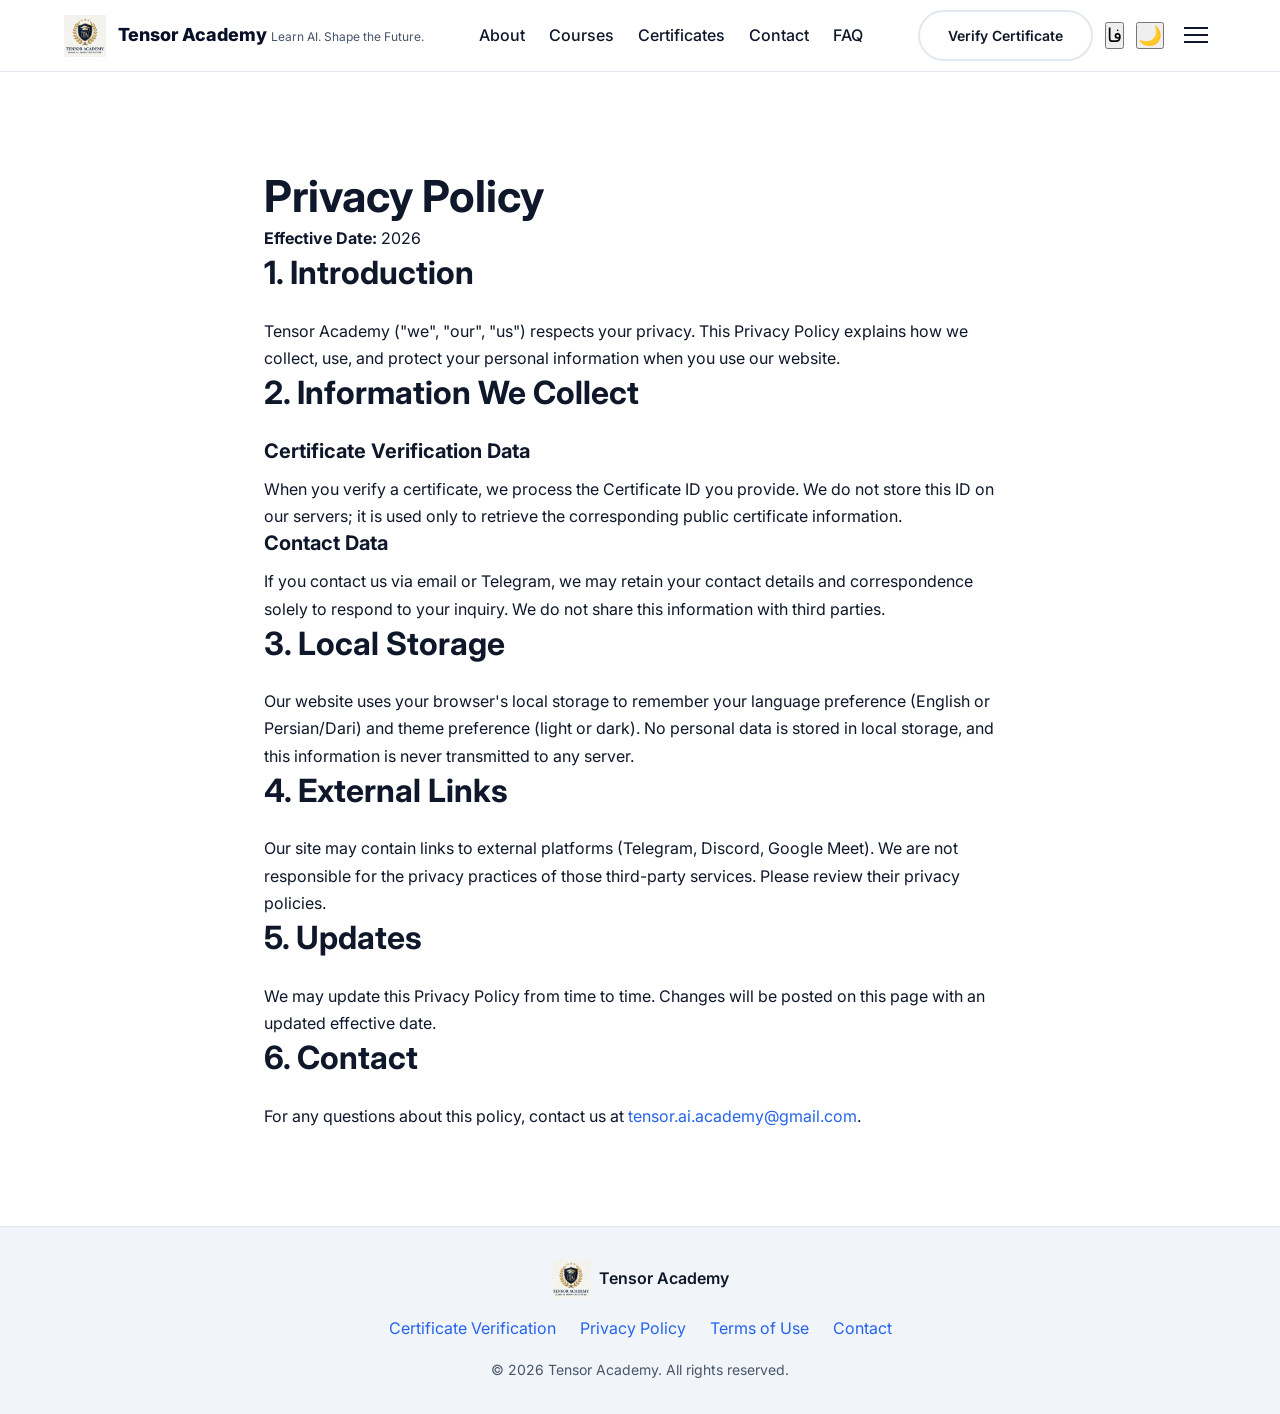
==== commit d0f87de8: "Update privacy.html for navigation and content changes" ====
--- a/privacy.html
+++ b/privacy.html
@@ -49,20 +49,32 @@
         <button id="themeToggle" class="btn-icon" aria-label="Toggle Dark/Light Mode" title="Toggle Theme">
           <span class="theme-icon">🌙</span>
         </button>
+        <button class="mobile-menu-btn" id="mobileMenuBtn" aria-label="Open Full Menu" aria-expanded="false">
+          <span class="hamburger-line"></span>
+          <span class="hamburger-line"></span>
+          <span class="hamburger-line"></span>
+        </button>
       </div>
+    </div>
 
-      <button class="mobile-menu-btn" id="mobileMenuBtn" aria-label="Open Menu" aria-expanded="false">
-        <span class="hamburger-line"></span>
-        <span class="hamburger-line"></span>
-        <span class="hamburger-line"></span>
-      </button>
-    </div>
+    <nav class="fullscreen-menu" id="fullscreenMenu" aria-label="Full Navigation">
+      <ul class="fullscreen-nav-list">
+        <li><a href="index.html" data-i18n="nav_home">Home</a></li>
+        <li><a href="index.html#about" data-i18n="nav_about">About</a></li>
+        <li><a href="index.html#courses" data-i18n="nav_courses">Courses</a></li>
+        <li><a href="index.html#certificates" data-i18n="nav_certificates">Certificates</a></li>
+        <li><a href="verify.html" data-i18n="nav_verify">Verify Certificate</a></li>
+        <li><a href="index.html#contact" data-i18n="nav_contact">Contact</a></li>
+        <li><a href="index.html#faq" data-i18n="nav_faq">FAQ</a></li>
+        <li><a href="privacy.html" data-i18n="nav_privacy">Privacy Policy</a></li>
+        <li><a href="terms.html" data-i18n="nav_terms">Terms of Use</a></li>
+      </ul>
+    </nav>
   </header>
 
-  <!-- Main Content -->
-  <main id="mainContent" class="policy-page section-padding">
+  <main id="mainContent" class="policy-page section-padding reveal">
     <div class="container" style="max-width: 800px;">
-      <!-- English Content -->
+      <!-- English -->
       <div class="lang-en">
         <h1>Privacy Policy</h1>
         <p><strong>Effective Date:</strong> 2026</p>
@@ -89,7 +101,7 @@
         <p>For any questions about this policy, contact us at <a href="mailto:tensor.ai.academy@gmail.com">tensor.ai.academy@gmail.com</a>.</p>
       </div>
 
-      <!-- Persian Content -->
+      <!-- Persian -->
       <div class="lang-fa" dir="rtl">
         <h1>سیاست حفظ حریم خصوصی</h1>
         <p><strong>تاریخ اجرا:</strong> ۲۰۲۶</p>
--- a/css/style.css
+++ b/css/style.css
@@ -1,32 +1,29 @@
 /* ============================================================
-   TENSOR ACADEMY — Main Stylesheet
-   Design Tokens, Layout, Components, Dark Mode, RTL, Responsive
+   TENSOR ACADEMY — Premium Academic Stylesheet
+   Modern AI Academy, Dark/Light, RTL, Fullscreen Menu, Animations
    ============================================================ */
 
 /* ---------- Google Fonts ---------- */
-@import url('https://fonts.googleapis.com/css2?family=Inter:opsz,wght@14..32,400;14..32,500;14..32,600;14..32,700&family=Vazirmatn:wght@400;500;600;700&display=swap');
-
-/* ---------- CSS Custom Properties (Light Theme) ---------- */
+@import url('https://fonts.googleapis.com/css2?family=Inter:opsz,wght@14..32,400;14..32,500;14..32,600;14..32,700;14..32,800&family=Vazirmatn:wght@400;500;600;700;800&display=swap');
+
+/* ---------- Design Tokens (Light) ---------- */
 :root {
-  /* Colors */
-  --color-primary: #0B1C3B;        /* Deep Navy */
-  --color-accent: #1E5FBB;         /* Electric Blue */
-  --color-highlight: #00B4D8;      /* Cyan */
+  --color-primary: #081029;
+  --color-accent: #2563EB;
+  --color-highlight: #06B6D4;
   --color-bg: #FFFFFF;
-  --color-surface: #F8FAFC;
+  --color-surface: #F1F5F9;
   --color-text: #0F172A;
-  --color-text-muted: #64748B;
+  --color-text-muted: #475569;
   --color-border: #E2E8F0;
   --color-shadow: rgba(0, 0, 0, 0.06);
 
-  /* Gradients */
-  --gradient-hero: linear-gradient(135deg, #0B1C3B 0%, #102A4C 100%);
-  --gradient-card: linear-gradient(145deg, rgba(30,95,187,0.04) 0%, rgba(0,180,216,0.06) 100%);
-
-  /* Typography */
-  --font-en: 'Inter', system-ui, -apple-system, sans-serif;
+  --gradient-hero: linear-gradient(135deg, #0A0F1F 0%, #111C3A 100%);
+  --gradient-card: linear-gradient(145deg, rgba(37,99,235,0.05) 0%, rgba(6,182,212,0.08) 100%);
+  --gradient-section: linear-gradient(180deg, #F8FAFC 0%, #FFFFFF 100%);
+
+  --font-en: 'Inter', system-ui, sans-serif;
   --font-fa: 'Vazirmatn', 'Inter', system-ui, sans-serif;
-  --font-mono: 'Courier New', monospace;
 
   --text-xs: 0.75rem;
   --text-sm: 0.875rem;
@@ -35,9 +32,8 @@
   --text-xl: 1.25rem;
   --text-2xl: 1.5rem;
   --text-3xl: 2rem;
-  --text-4xl: 2.5rem;
-
-  /* Spacing */
+  --text-4xl: 2.75rem;
+
   --space-xs: 0.5rem;
   --space-sm: 0.75rem;
   --space-md: 1rem;
@@ -45,873 +41,295 @@
   --space-xl: 2rem;
   --space-2xl: 3rem;
   --space-3xl: 4rem;
-
-  /* Borders & Radius */
+  --space-4xl: 6rem;
+
   --radius-sm: 0.5rem;
   --radius-md: 0.75rem;
   --radius-lg: 1rem;
   --radius-full: 9999px;
 
-  /* Shadows */
   --shadow-sm: 0 1px 3px var(--color-shadow);
-  --shadow-md: 0 6px 20px rgba(0, 0, 0, 0.08);
-  --shadow-lg: 0 12px 32px rgba(0, 0, 0, 0.1);
-
-  /* Transitions */
+  --shadow-md: 0 8px 24px rgba(0, 0, 0, 0.08);
+  --shadow-lg: 0 16px 40px rgba(0, 0, 0, 0.1);
+
   --transition-fast: 0.2s ease;
-  --transition-smooth: 0.3s cubic-bezier(0.4, 0, 0.2, 1);
-
-  /* Layout */
+  --transition-smooth: 0.35s cubic-bezier(0.4, 0, 0.2, 1);
+
   --max-width: 1200px;
   --header-height: 4.5rem;
 }
 
-/* ---------- Dark Theme Overrides ---------- */
+/* ---------- Dark Theme ---------- */
 .dark {
-  --color-primary: #1E2A4A;
+  --color-primary: #1A2333;
   --color-accent: #3B82F6;
   --color-highlight: #22D3EE;
-  --color-bg: #0F172A;
+  --color-bg: #0B1121;
   --color-surface: #1E293B;
   --color-text: #F1F5F9;
   --color-text-muted: #94A3B8;
   --color-border: #334155;
-  --color-shadow: rgba(0, 0, 0, 0.3);
-  --gradient-hero: linear-gradient(135deg, #0B1120 0%, #1E293B 100%);
-  --gradient-card: linear-gradient(145deg, rgba(59,130,246,0.08) 0%, rgba(34,211,238,0.05) 100%);
-}
-
-/* ---------- Global Reset & Base ---------- */
-*,
-*::before,
-*::after {
-  box-sizing: border-box;
-  margin: 0;
-  padding: 0;
-}
-
-html {
-  scroll-behavior: smooth;
-  font-size: 16px;
-}
+  --color-shadow: rgba(0, 0, 0, 0.4);
+  --gradient-hero: linear-gradient(135deg, #050B18 0%, #0F172A 100%);
+  --gradient-section: linear-gradient(180deg, #0F172A 0%, #0B1121 100%);
+}
+
+/* ---------- Reset & Base ---------- */
+*, *::before, *::after { box-sizing: border-box; margin: 0; padding: 0; }
+
+html { scroll-behavior: smooth; font-size: 16px; }
 
 body {
   font-family: var(--font-en);
-  background-color: var(--color-bg);
+  background: var(--color-bg);
   color: var(--color-text);
-  line-height: 1.6;
-  transition: background-color var(--transition-smooth), color var(--transition-smooth);
+  line-height: 1.7;
+  transition: background 0.3s, color 0.3s;
   -webkit-font-smoothing: antialiased;
-}
-
-html[dir="rtl"] body {
-  font-family: var(--font-fa);
-}
-
-img {
-  max-width: 100%;
-  height: auto;
-  display: block;
-}
-
-a {
-  color: var(--color-accent);
-  text-decoration: none;
-  transition: color var(--transition-fast);
-}
-
-a:hover {
-  color: var(--color-highlight);
-}
-
-ul {
-  list-style: none;
-}
-
-.container {
-  width: 100%;
-  max-width: var(--max-width);
-  margin-inline: auto;
-  padding-inline: var(--space-lg);
-}
-
-.section-padding {
-  padding-block: var(--space-3xl);
-}
-
-/* ---------- Typography ---------- */
-h1, h2, h3, h4 {
-  font-weight: 700;
-  line-height: 1.3;
-}
-
-h1 {
-  font-size: var(--text-4xl);
-}
-
-h2 {
-  font-size: var(--text-3xl);
-  margin-bottom: var(--space-lg);
-}
-
-h3 {
-  font-size: var(--text-xl);
-  margin-bottom: var(--space-sm);
-}
-
-.section-title {
-  text-align: center;
-  position: relative;
-  margin-bottom: var(--space-xl);
-}
-
-.section-title::after {
-  content: '';
-  display: block;
-  width: 60px;
-  height: 4px;
-  background: var(--color-highlight);
-  margin-inline: auto;
-  margin-top: var(--space-sm);
-  border-radius: var(--radius-full);
-}
-
-.section-subtitle {
-  text-align: center;
-  color: var(--color-text-muted);
-  max-width: 600px;
-  margin-inline: auto;
-  margin-bottom: var(--space-xl);
-}
+  overflow-x: hidden;
+}
+
+html[dir="rtl"] body { font-family: var(--font-fa); }
+
+img { max-width: 100%; display: block; }
+
+a { color: var(--color-accent); text-decoration: none; transition: color 0.2s; }
+a:hover { color: var(--color-highlight); }
+
+ul { list-style: none; }
+
+.container { width: 100%; max-width: var(--max-width); margin-inline: auto; padding-inline: var(--space-lg); }
+
+.section-padding { padding-block: var(--space-4xl); }
 
 .text-center { text-align: center; }
 .text-muted { color: var(--color-text-muted); }
 
+/* ---------- Typography ---------- */
+h1, h2, h3 { font-weight: 700; line-height: 1.3; }
+h1 { font-size: var(--text-4xl); }
+h2 { font-size: var(--text-3xl); margin-bottom: var(--space-lg); }
+h3 { font-size: var(--text-xl); margin-bottom: var(--space-sm); }
+
+.section-title {
+  text-align: center; position: relative; margin-bottom: var(--space-xl); letter-spacing: -0.02em;
+}
+.section-title::after {
+  content: ''; display: block; width: 64px; height: 4px; background: var(--color-highlight);
+  margin-inline: auto; margin-top: var(--space-sm); border-radius: var(--radius-full);
+}
+
 /* ---------- Buttons ---------- */
 .btn {
-  display: inline-flex;
-  align-items: center;
-  justify-content: center;
-  gap: var(--space-xs);
-  padding: 0.75rem 1.5rem;
-  border: 2px solid transparent;
-  border-radius: var(--radius-full);
-  font-weight: 600;
-  font-size: var(--text-sm);
-  transition: all var(--transition-fast);
-  cursor: pointer;
-  text-align: center;
-  line-height: 1.2;
-}
-
-.btn:focus-visible {
-  outline: 2px solid var(--color-highlight);
-  outline-offset: 2px;
-}
-
-.btn-primary {
-  background-color: var(--color-accent);
-  color: #fff;
-  border-color: var(--color-accent);
-}
-
-.btn-primary:hover {
-  background-color: var(--color-highlight);
-  border-color: var(--color-highlight);
-  color: #fff;
-}
-
-.btn-secondary {
-  background-color: transparent;
-  color: var(--color-accent);
-  border-color: var(--color-accent);
-}
-
-.btn-secondary:hover {
-  background-color: var(--color-accent);
-  color: #fff;
-}
-
-.btn-outline {
-  background: transparent;
-  color: var(--color-text);
-  border-color: var(--color-border);
-}
-
-.btn-outline:hover {
-  border-color: var(--color-accent);
-  color: var(--color-accent);
-}
-
-.btn-full {
-  width: 100%;
-}
-
-.btn-icon {
-  background: none;
-  border: none;
-  padding: var(--space-xs);
-  border-radius: var(--radius-full);
-  display: flex;
-  align-items: center;
-  justify-content: center;
-  cursor: pointer;
-  color: var(--color-text);
-  transition: background var(--transition-fast);
-  font-size: var(--text-lg);
-}
-
-.btn-icon:hover {
-  background-color: var(--color-surface);
-}
+  display: inline-flex; align-items: center; justify-content: center; gap: 0.5rem;
+  padding: 0.75rem 1.75rem; border: 2px solid transparent; border-radius: var(--radius-full);
+  font-weight: 600; font-size: var(--text-sm); transition: all 0.25s; cursor: pointer;
+}
+.btn:focus-visible { outline: 2px solid var(--color-highlight); outline-offset: 2px; }
+
+.btn-primary { background: var(--color-accent); color: #fff; border-color: var(--color-accent); }
+.btn-primary:hover { background: var(--color-highlight); border-color: var(--color-highlight); }
+
+.btn-secondary { background: transparent; color: var(--color-accent); border-color: var(--color-accent); }
+.btn-secondary:hover { background: var(--color-accent); color: #fff; }
+
+.btn-outline { background: transparent; color: var(--color-text); border-color: var(--color-border); }
+.btn-outline:hover { border-color: var(--color-accent); color: var(--color-accent); }
 
 /* ---------- Header & Navigation ---------- */
 .site-header {
-  position: sticky;
-  top: 0;
-  z-index: 100;
-  background-color: var(--color-bg);
+  position: sticky; top: 0; z-index: 100;
+  background: rgba(255,255,255,0.9); backdrop-filter: blur(12px);
   border-bottom: 1px solid var(--color-border);
-  backdrop-filter: blur(8px);
-  background-color: rgba(255, 255, 255, 0.85);
-  transition: background var(--transition-smooth), border-color var(--transition-smooth);
-  height: var(--header-height);
-}
-
-.dark .site-header {
-  background-color: rgba(15, 23, 42, 0.85);
-}
-
-.header-container {
-  display: flex;
-  align-items: center;
-  justify-content: space-between;
-  height: 100%;
-}
-
-.logo-link {
-  display: flex;
-  align-items: center;
-  gap: var(--space-sm);
-  text-decoration: none;
-  color: var(--color-text);
-}
-
-.logo-img {
-  width: 40px;
-  height: 40px;
-  object-fit: contain;
-}
-
-.logo-name {
-  font-weight: 700;
-  font-size: var(--text-lg);
-  color: var(--color-primary);
-}
-
-.dark .logo-name {
-  color: #fff;
-}
-
-.logo-tagline {
-  font-size: var(--text-xs);
-  color: var(--color-text-muted);
-  display: block;
-}
-
-.main-nav .nav-list {
-  display: flex;
-  gap: var(--space-xl);
-}
-
-.main-nav a {
-  font-weight: 500;
-  color: var(--color-text);
-  padding-block: var(--space-xs);
-  position: relative;
-}
-
+  height: var(--header-height); transition: background 0.3s;
+}
+.dark .site-header { background: rgba(11,17,33,0.9); }
+
+.header-container { display: flex; align-items: center; justify-content: space-between; height: 100%; }
+
+.logo-link { display: flex; align-items: center; gap: var(--space-sm); color: var(--color-text); text-decoration: none; }
+.logo-img { width: 42px; height: 42px; }
+.logo-name { font-weight: 800; font-size: var(--text-lg); color: var(--color-primary); }
+.dark .logo-name { color: #fff; }
+.logo-tagline { font-size: var(--text-xs); color: var(--color-text-muted); }
+
+.main-nav .nav-list { display: flex; gap: var(--space-lg); align-items: center; }
+.main-nav a { font-weight: 500; color: var(--color-text); position: relative; padding-block: 0.25rem; }
 .main-nav a::after {
-  content: '';
-  position: absolute;
-  bottom: 0;
-  left: 0;
-  width: 0;
-  height: 2px;
-  background: var(--color-highlight);
-  transition: width var(--transition-fast);
-}
-
-.main-nav a:hover::after,
-.main-nav a:focus-visible::after {
-  width: 100%;
-}
-
-.header-actions {
-  display: flex;
-  align-items: center;
-  gap: var(--space-sm);
-}
-
-.lang-indicator,
-.theme-icon {
-  font-size: 1.2rem;
-}
-
-/* Mobile Menu Button */
+  content: ''; position: absolute; bottom: 0; left: 0; width: 0; height: 2px;
+  background: var(--color-highlight); transition: width 0.25s;
+}
+.main-nav a:hover::after { width: 100%; }
+
+.header-actions { display: flex; align-items: center; gap: var(--space-sm); }
+.lang-indicator, .theme-icon { font-size: 1.2rem; }
+
+/* Hamburger Button (always visible on all screens for full menu) */
 .mobile-menu-btn {
-  display: none;
-  flex-direction: column;
-  gap: 5px;
-  background: none;
-  border: none;
-  cursor: pointer;
-  padding: var(--space-xs);
-}
-
-.hamburger-line {
-  display: block;
-  width: 24px;
-  height: 2px;
-  background: var(--color-text);
-  transition: var(--transition-fast);
-}
-
-/* ---------- Hero Section ---------- */
+  display: flex; flex-direction: column; gap: 5px;
+  background: none; border: none; cursor: pointer; padding: 0.5rem;
+}
+.hamburger-line { width: 24px; height: 2px; background: var(--color-text); transition: 0.3s; }
+
+/* ---------- Fullscreen Menu Overlay ---------- */
+.fullscreen-menu {
+  position: fixed; top: 0; left: 0; width: 100%; height: 100vh;
+  background: var(--color-bg);
+  z-index: 200;
+  display: flex; align-items: center; justify-content: center;
+  opacity: 0; visibility: hidden;
+  transition: opacity 0.35s ease, visibility 0.35s ease;
+  overflow-y: auto;
+}
+.fullscreen-menu.open { opacity: 1; visibility: visible; }
+
+.fullscreen-nav-list {
+  text-align: center;
+  display: flex; flex-direction: column; gap: var(--space-lg);
+}
+.fullscreen-nav-list a {
+  font-size: var(--text-2xl); font-weight: 600;
+  color: var(--color-text); text-decoration: none;
+  padding: 0.5rem 1rem; border-radius: var(--radius-md);
+  transition: background 0.2s, color 0.2s;
+}
+.fullscreen-nav-list a:hover {
+  background: var(--color-accent); color: #fff;
+}
+
+/* ---------- Hero ---------- */
 .hero {
-  background: var(--gradient-hero);
-  color: #fff;
-  padding-block: var(--space-3xl);
-  text-align: center;
-}
-
-.hero-eyebrow {
-  font-size: var(--text-sm);
-  text-transform: uppercase;
-  letter-spacing: 2px;
-  color: var(--color-highlight);
-  margin-bottom: var(--space-sm);
-}
-
-.hero-title {
-  font-size: clamp(2rem, 6vw, 3.5rem);
-  margin-bottom: var(--space-md);
-}
-
-.hero-description {
-  font-size: var(--text-lg);
-  max-width: 700px;
-  margin-inline: auto;
-  color: rgba(255,255,255,0.85);
-  margin-bottom: var(--space-xl);
-}
-
-.hero-cta {
-  display: flex;
-  flex-wrap: wrap;
-  justify-content: center;
-  gap: var(--space-md);
-  margin-bottom: var(--space-2xl);
-}
-
-.hero-stats {
-  display: flex;
-  justify-content: center;
-  gap: var(--space-2xl);
-  flex-wrap: wrap;
-}
-
-.stat-number {
-  display: block;
-  font-size: var(--text-3xl);
-  font-weight: 700;
-  color: var(--color-highlight);
-}
-
-.stat-label {
-  font-size: var(--text-sm);
-  color: rgba(255,255,255,0.8);
-}
-
-/* ---------- About Section ---------- */
-.about-grid {
-  display: grid;
-  grid-template-columns: 1fr 1fr;
-  gap: var(--space-2xl);
-  align-items: center;
-}
-
-.about-text p {
-  margin-bottom: var(--space-lg);
-}
-
-.about-details li {
-  margin-bottom: var(--space-sm);
-  padding-bottom: var(--space-xs);
-  border-bottom: 1px solid var(--color-border);
-}
-
-.about-vision {
-  background: var(--gradient-card);
-  padding: var(--space-xl);
-  border-radius: var(--radius-lg);
-  border: 1px solid var(--color-border);
-}
-
-/* ---------- Courses Section ---------- */
-.courses-grid {
-  display: grid;
-  grid-template-columns: repeat(auto-fit, minmax(250px, 1fr));
-  gap: var(--space-xl);
-}
-
+  position: relative; background: var(--gradient-hero); color: #fff;
+  padding: var(--space-4xl) 0; text-align: center; overflow: hidden;
+}
+.hero::before {
+  content: ''; position: absolute; inset: 0;
+  background-image: radial-gradient(circle at 20% 30%, rgba(6,182,212,0.12) 0%, transparent 50%),
+                    radial-gradient(circle at 80% 70%, rgba(37,99,235,0.15) 0%, transparent 50%);
+  pointer-events: none;
+}
+.hero-content { position: relative; z-index: 2; }
+
+.hero-eyebrow { font-size: var(--text-sm); text-transform: uppercase; letter-spacing: 0.2em; color: var(--color-highlight); margin-bottom: var(--space-sm); }
+.hero-title { font-size: clamp(2.2rem, 7vw, 3.8rem); font-weight: 800; margin-bottom: var(--space-md); line-height: 1.15; }
+.hero-description { font-size: var(--text-lg); max-width: 720px; margin-inline: auto; color: rgba(255,255,255,0.85); margin-bottom: var(--space-xl); }
+.hero-cta { display: flex; flex-wrap: wrap; justify-content: center; gap: var(--space-md); margin-bottom: var(--space-2xl); }
+
+.hero-stats { display: flex; justify-content: center; gap: var(--space-2xl); flex-wrap: wrap; }
+.stat-item { text-align: center; }
+.stat-number { font-size: 2.2rem; font-weight: 800; color: var(--color-highlight); }
+.stat-label { font-size: var(--text-sm); color: rgba(255,255,255,0.75); }
+
+/* ---------- About ---------- */
+.about-grid { display: grid; grid-template-columns: 1fr 1fr; gap: var(--space-2xl); align-items: start; }
+.about-text p { margin-bottom: var(--space-lg); }
+.about-details li { margin-bottom: var(--space-sm); padding-bottom: var(--space-xs); border-bottom: 1px solid var(--color-border); }
+.about-vision { background: var(--gradient-card); padding: var(--space-xl); border-radius: var(--radius-lg); border: 1px solid var(--color-border); }
+
+/* ---------- Courses ---------- */
+.courses-grid { display: grid; grid-template-columns: repeat(auto-fit, minmax(260px, 1fr)); gap: var(--space-xl); }
 .course-card {
-  background: var(--color-surface);
-  border: 1px solid var(--color-border);
-  border-radius: var(--radius-lg);
-  padding: var(--space-xl);
-  text-align: center;
-  transition: transform var(--transition-fast), box-shadow var(--transition-fast);
-}
-
-.course-card:hover {
-  transform: translateY(-4px);
-  box-shadow: var(--shadow-md);
-}
-
-.course-icon {
-  font-size: 2.5rem;
-  margin-bottom: var(--space-md);
-}
-
-.course-levels {
-  display: flex;
-  justify-content: center;
-  gap: var(--space-sm);
-  margin-top: var(--space-md);
-  flex-wrap: wrap;
-}
-
-.level {
-  font-size: var(--text-xs);
-  padding: 0.2em 0.8em;
-  border-radius: var(--radius-full);
-  background: var(--color-border);
-  color: var(--color-text-muted);
-  font-weight: 500;
-}
-
-.level.beginner { background: #E0F2FE; color: #0369A1; }
-.level.semi { background: #FEF3C7; color: #B45309; }
+  background: var(--color-surface); border: 1px solid var(--color-border);
+  border-radius: var(--radius-lg); padding: var(--space-xl); text-align: center;
+  transition: transform 0.3s, box-shadow 0.3s;
+}
+.course-card:hover { transform: translateY(-6px); box-shadow: var(--shadow-lg); }
+.course-icon { font-size: 2.8rem; margin-bottom: var(--space-md); }
+.course-levels { display: flex; justify-content: center; gap: 0.5rem; margin-top: var(--space-md); flex-wrap: wrap; }
+.level { font-size: var(--text-xs); padding: 0.25em 0.9em; border-radius: var(--radius-full); font-weight: 600; }
+.level.beginner { background: #DBEAFE; color: #1E40AF; }
+.level.semi { background: #FEF3C7; color: #92400E; }
 .level.specialized { background: #FCE7F3; color: #9D174D; }
-
-.dark .level.beginner { background: #0C4A6E; color: #BAE6FD; }
+.dark .level.beginner { background: #1E3A5F; color: #BFDBFE; }
 .dark .level.semi { background: #78350F; color: #FDE68A; }
 .dark .level.specialized { background: #701A75; color: #F0ABFC; }
 
-/* ---------- Certificates Section (General) ---------- */
-.certificate-features {
-  display: flex;
-  justify-content: center;
-  gap: var(--space-2xl);
-  margin-bottom: var(--space-xl);
-  flex-wrap: wrap;
-}
-
-.feature-item {
-  display: flex;
-  align-items: center;
-  gap: var(--space-xs);
-  font-weight: 500;
-  color: var(--color-text);
-}
-
-.feature-icon {
-  font-size: 1.5rem;
-}
-
-/* ---------- Contact Section ---------- */
-.contact-grid {
-  display: grid;
-  grid-template-columns: repeat(auto-fit, minmax(220px, 1fr));
-  gap: var(--space-xl);
-}
-
-.contact-card {
-  background: var(--color-surface);
-  border: 1px solid var(--color-border);
-  border-radius: var(--radius-lg);
-  padding: var(--space-xl);
-  text-align: center;
-}
-
-.contact-icon {
-  font-size: 2rem;
-  display: block;
-  margin-bottom: var(--space-sm);
-}
+/* ---------- Certificates (general) ---------- */
+.certificate-features { display: flex; justify-content: center; gap: var(--space-2xl); margin-bottom: var(--space-xl); flex-wrap: wrap; }
+.feature-item { display: flex; align-items: center; gap: 0.5rem; font-weight: 500; }
+.feature-icon { font-size: 1.5rem; }
+
+/* ---------- Contact ---------- */
+.contact-grid { display: grid; grid-template-columns: repeat(auto-fit, minmax(220px, 1fr)); gap: var(--space-xl); }
+.contact-card { background: var(--color-surface); border: 1px solid var(--color-border); border-radius: var(--radius-lg); padding: var(--space-xl); text-align: center; }
+.contact-icon { font-size: 2rem; margin-bottom: var(--space-sm); }
 
 /* ---------- FAQ Accordion ---------- */
-.accordion {
-  max-width: 800px;
-  margin-inline: auto;
-}
-
-.accordion-item {
-  border: 1px solid var(--color-border);
-  border-radius: var(--radius-md);
-  margin-bottom: var(--space-md);
-  overflow: hidden;
-}
-
+.accordion { max-width: 800px; margin-inline: auto; }
+.accordion-item { border: 1px solid var(--color-border); border-radius: var(--radius-md); margin-bottom: var(--space-md); overflow: hidden; }
 .accordion-trigger {
-  width: 100%;
-  padding: var(--space-lg);
-  background: var(--color-surface);
-  border: none;
-  text-align: start;
-  font-weight: 600;
-  font-size: var(--text-base);
-  color: var(--color-text);
-  cursor: pointer;
-  display: flex;
-  justify-content: space-between;
-  align-items: center;
-  transition: background var(--transition-fast);
-}
-
-.accordion-trigger::after {
-  content: '+';
-  font-size: var(--text-xl);
-  transition: transform var(--transition-fast);
-}
-
-.accordion-trigger[aria-expanded="true"]::after {
-  transform: rotate(45deg);
-}
-
-.accordion-panel {
-  padding: 0 var(--space-lg) var(--space-lg);
-  color: var(--color-text-muted);
-  display: none;
-}
-
-.accordion-panel.open {
-  display: block;
-}
-
-/* ---------- Recognition Section ---------- */
-.recognition-card {
-  background: var(--color-surface);
-  border: 1px solid var(--color-border);
-  border-radius: var(--radius-lg);
-  padding: var(--space-xl);
-  max-width: 700px;
-  margin-inline: auto;
-}
-
-.recognition-card p {
-  margin-bottom: var(--space-sm);
-}
-
-.badge-active {
-  display: inline-block;
-  padding: 0.2em 0.8em;
-  background: #D1FAE5;
-  color: #065F46;
-  border-radius: var(--radius-full);
-  font-weight: 600;
-  font-size: var(--text-sm);
-}
-
-.dark .badge-active {
-  background: #064E3B;
-  color: #A7F3D0;
-}
+  width: 100%; padding: var(--space-lg); background: var(--color-surface); border: none;
+  text-align: start; font-weight: 600; font-size: var(--text-base); color: var(--color-text);
+  cursor: pointer; display: flex; justify-content: space-between; align-items: center;
+}
+.accordion-trigger::after { content: '+'; font-size: 1.5rem; transition: transform 0.3s; }
+.accordion-trigger[aria-expanded="true"]::after { transform: rotate(45deg); }
+.accordion-panel { padding: 0 var(--space-lg) var(--space-lg); color: var(--color-text-muted); display: none; }
+.accordion-panel.open { display: block; }
+
+/* ---------- Recognition ---------- */
+.recognition-card { background: var(--color-surface); border: 1px solid var(--color-border); border-radius: var(--radius-lg); padding: var(--space-xl); max-width: 700px; margin-inline: auto; }
+.recognition-card p { margin-bottom: var(--space-sm); }
+.badge-active { display: inline-block; padding: 0.2em 0.9em; background: #D1FAE5; color: #065F46; border-radius: var(--radius-full); font-weight: 600; }
+.dark .badge-active { background: #064E3B; color: #A7F3D0; }
 
 /* ---------- Footer ---------- */
-.site-footer {
-  background: var(--color-surface);
-  border-top: 1px solid var(--color-border);
-  padding-block: var(--space-xl);
-  text-align: center;
-}
-
-.footer-container {
-  display: flex;
-  flex-direction: column;
-  align-items: center;
-  gap: var(--space-md);
-}
-
-.footer-brand {
-  display: flex;
-  align-items: center;
-  gap: var(--space-sm);
-  font-weight: 600;
-}
-
-.footer-logo {
-  width: 32px;
-  height: 32px;
-}
-
-.footer-links {
-  display: flex;
-  flex-wrap: wrap;
-  justify-content: center;
-  gap: var(--space-lg);
-}
-
-.footer-copy {
-  color: var(--color-text-muted);
-  font-size: var(--text-sm);
-}
-
-/* ============================================================
-   Verification Page Specific Styles
-   ============================================================ */
-.verify-form {
-  background: var(--color-surface);
-  border: 1px solid var(--color-border);
-  border-radius: var(--radius-lg);
-  padding: var(--space-xl);
-  margin-top: var(--space-xl);
-}
-
-.form-group {
-  margin-bottom: var(--space-md);
-}
-
-.form-input {
-  width: 100%;
-  padding: 0.75rem 1rem;
-  border: 1px solid var(--color-border);
-  border-radius: var(--radius-md);
-  background: var(--color-bg);
-  color: var(--color-text);
-  font-family: inherit;
-  font-size: var(--text-base);
-  transition: border-color var(--transition-fast), box-shadow var(--transition-fast);
-}
-
-.form-input:focus {
-  outline: none;
-  border-color: var(--color-accent);
-  box-shadow: 0 0 0 3px rgba(30, 95, 187, 0.2);
-}
-
-.verify-error {
-  color: #DC2626;
-  font-size: var(--text-sm);
-  margin-top: var(--space-sm);
-  display: none;
-}
-
-.dark .verify-error {
-  color: #FCA5A5;
-}
-
-.visually-hidden {
-  position: absolute;
-  width: 1px;
-  height: 1px;
-  margin: -1px;
-  padding: 0;
-  overflow: hidden;
-  clip: rect(0, 0, 0, 0);
-  border: 0;
-}
-
-/* ============================================================
-   Individual Certificate Page Specific Styles
-   ============================================================ */
-.certificate-page {
-  max-width: 900px;
-  margin-inline: auto;
-}
-
-.cert-header {
-  margin-bottom: var(--space-2xl);
-}
-
-.cert-logo {
-  margin-inline: auto;
-  margin-bottom: var(--space-md);
-}
-
-.cert-title {
-  font-size: var(--text-3xl);
-  margin-bottom: var(--space-xs);
-}
-
-.cert-id {
-  font-family: var(--font-mono);
-  font-size: var(--text-sm);
-  background: var(--color-surface);
-  display: inline-block;
-  padding: 0.3em 1em;
-  border-radius: var(--radius-full);
-  border: 1px solid var(--color-border);
-  color: var(--color-text-muted);
-}
-
-.cert-body-grid {
-  display: grid;
-  grid-template-columns: repeat(auto-fit, minmax(240px, 1fr));
-  gap: var(--space-lg);
-  margin-bottom: var(--space-2xl);
-}
-
-.cert-field {
-  border-bottom: 1px solid var(--color-border);
-  padding-bottom: var(--space-sm);
-}
-
-.cert-label {
-  display: block;
-  font-size: var(--text-sm);
-  color: var(--color-text-muted);
-  margin-bottom: var(--space-xs);
-}
-
-.cert-value {
-  font-weight: 600;
-}
-
-.cert-achievements {
-  background: var(--color-surface);
-  border-radius: var(--radius-lg);
-  padding: var(--space-xl);
-  margin-bottom: var(--space-2xl);
-}
-
-.cert-achievements ul {
-  list-style: disc;
-  padding-inline-start: 1.5rem;
-}
-
-.cert-achievements li {
-  margin-bottom: var(--space-sm);
-}
-
-.cert-image-placeholder,
-.cert-qr-placeholder {
-  margin-bottom: var(--space-2xl);
-}
-
-.placeholder-box {
-  background: var(--color-surface);
-  border: 2px dashed var(--color-border);
-  border-radius: var(--radius-lg);
-  height: 200px;
-  display: flex;
-  align-items: center;
-  justify-content: center;
-  color: var(--color-text-muted);
-  margin-top: var(--space-sm);
-}
-
-.cert-pdf-actions {
-  display: flex;
-  gap: var(--space-md);
-  justify-content: center;
-  flex-wrap: wrap;
-  margin-top: var(--space-xl);
-}
-
-/* ============================================================
-   Bilingual Display Logic (lang-en / lang-fa)
-   ============================================================ */
-.lang-en, .lang-fa {
-  display: none;
-}
-
-html[lang="en"] .lang-en {
-  display: inline;
-}
-
-html[lang="fa"] .lang-fa {
-  display: inline;
-}
-
-/* ============================================================
-   RTL Specific Adjustments
-   ============================================================ */
-html[dir="rtl"] .main-nav a::after {
-  left: auto;
-  right: 0;
-}
-
-/* ============================================================
-   Responsive Design (Mobile First)
-   ============================================================ */
+.site-footer { background: var(--color-surface); border-top: 1px solid var(--color-border); padding-block: var(--space-xl); text-align: center; }
+.footer-container { display: flex; flex-direction: column; align-items: center; gap: var(--space-md); }
+.footer-brand { display: flex; align-items: center; gap: 0.5rem; font-weight: 600; }
+.footer-links { display: flex; flex-wrap: wrap; justify-content: center; gap: var(--space-lg); }
+.footer-copy { color: var(--color-text-muted); font-size: var(--text-sm); }
+
+/* ---------- Verification Form ---------- */
+.verify-form { background: var(--color-surface); border: 1px solid var(--color-border); border-radius: var(--radius-lg); padding: var(--space-xl); margin-top: var(--space-xl); }
+.form-input { width: 100%; padding: 0.75rem 1rem; border: 1px solid var(--color-border); border-radius: var(--radius-md); background: var(--color-bg); color: var(--color-text); font-family: inherit; }
+.form-input:focus { outline: none; border-color: var(--color-accent); box-shadow: 0 0 0 3px rgba(37,99,235,0.2); }
+.verify-error { color: #DC2626; font-size: var(--text-sm); margin-top: var(--space-sm); display: none; }
+
+/* ---------- Certificate Page (individual) ---------- */
+.certificate-page .container { max-width: 900px; }
+.cert-header { margin-bottom: var(--space-2xl); }
+.cert-logo { width: 80px; margin-inline: auto; margin-bottom: var(--space-md); }
+.cert-title { font-size: var(--text-3xl); }
+.cert-id { font-family: monospace; background: var(--color-surface); display: inline-block; padding: 0.3em 1em; border-radius: var(--radius-full); border: 1px solid var(--color-border); }
+.cert-body-grid { display: grid; grid-template-columns: repeat(auto-fit, minmax(220px, 1fr)); gap: var(--space-lg); margin-bottom: var(--space-2xl); }
+.cert-field { border-bottom: 1px solid var(--color-border); padding-bottom: var(--space-sm); }
+.cert-label { display: block; font-size: var(--text-sm); color: var(--color-text-muted); margin-bottom: 0.2rem; }
+.cert-value { font-weight: 600; }
+.cert-achievements { background: var(--color-surface); border-radius: var(--radius-lg); padding: var(--space-xl); margin-bottom: var(--space-2xl); }
+.cert-achievements ul { list-style: disc; padding-inline-start: 1.5rem; }
+.cert-achievements li { margin-bottom: var(--space-sm); }
+.cert-pdf-actions { display: flex; gap: var(--space-md); justify-content: center; flex-wrap: wrap; margin-top: var(--space-xl); }
+
+/* ---------- Bilingual display ---------- */
+.lang-en, .lang-fa { display: none; }
+html[lang="en"] .lang-en { display: inline; }
+html[lang="fa"] .lang-fa { display: inline; }
+/* For block elements we need block display */
+html[lang="en"] .lang-en[class*="block"] { display: block; }
+html[lang="fa"] .lang-fa[class*="block"] { display: block; }
+/* Generic handling for p, div etc. inside .lang-en/.lang-fa */
+html[lang="en"] .lang-en { display: revert; }
+html[lang="fa"] .lang-fa { display: revert; }
+html[lang="en"] .lang-fa { display: none; }
+html[lang="fa"] .lang-en { display: none; }
+
+/* ---------- Animations ---------- */
+.reveal {
+  opacity: 0; transform: translateY(24px);
+  transition: opacity 0.7s ease, transform 0.7s ease;
+}
+.reveal.visible { opacity: 1; transform: translateY(0); }
+
+/* ---------- RTL fixes ---------- */
+html[dir="rtl"] .main-nav a::after { left: auto; right: 0; }
+
+/* ---------- Responsive ---------- */
 @media (max-width: 768px) {
-  :root {
-    --header-height: 4rem;
-  }
-
-  .main-nav {
-    position: fixed;
-    top: var(--header-height);
-    left: 0;
-    width: 100%;
-    background: var(--color-bg);
-    border-bottom: 1px solid var(--color-border);
-    padding: var(--space-lg);
-    transform: translateY(-120%);
-    opacity: 0;
-    transition: transform var(--transition-smooth), opacity var(--transition-smooth);
-    z-index: 99;
-  }
-
-  .main-nav.open {
-    transform: translateY(0);
-    opacity: 1;
-  }
-
-  .nav-list {
-    flex-direction: column;
-    gap: var(--space-md);
-  }
-
-  .mobile-menu-btn {
-    display: flex;
-  }
-
-  .header-actions .btn-verify {
-    display: none;
-  }
-
-  .about-grid {
-    grid-template-columns: 1fr;
-  }
-
-  .hero-stats {
-    gap: var(--space-xl);
-  }
-
-  .courses-grid {
-    grid-template-columns: 1fr;
-  }
-
-  .cert-body-grid {
-    grid-template-columns: 1fr;
-  }
-}
-
-@media (max-width: 480px) {
-  .container {
-    padding-inline: var(--space-md);
-  }
-
-  .hero-cta {
-    flex-direction: column;
-    align-items: center;
-  }
-
-  .cert-pdf-actions {
-    flex-direction: column;
-    align-items: center;
-  }
-}
+  :root { --header-height: 4rem; }
+  .main-nav { display: none; } /* Hide inline nav on mobile */
+  .about-grid { grid-template-columns: 1fr; }
+  .hero-stats { gap: var(--space-xl); }
+  .courses-grid { grid-template-columns: 1fr; }
+  .cert-body-grid { grid-template-columns: 1fr; }
+}
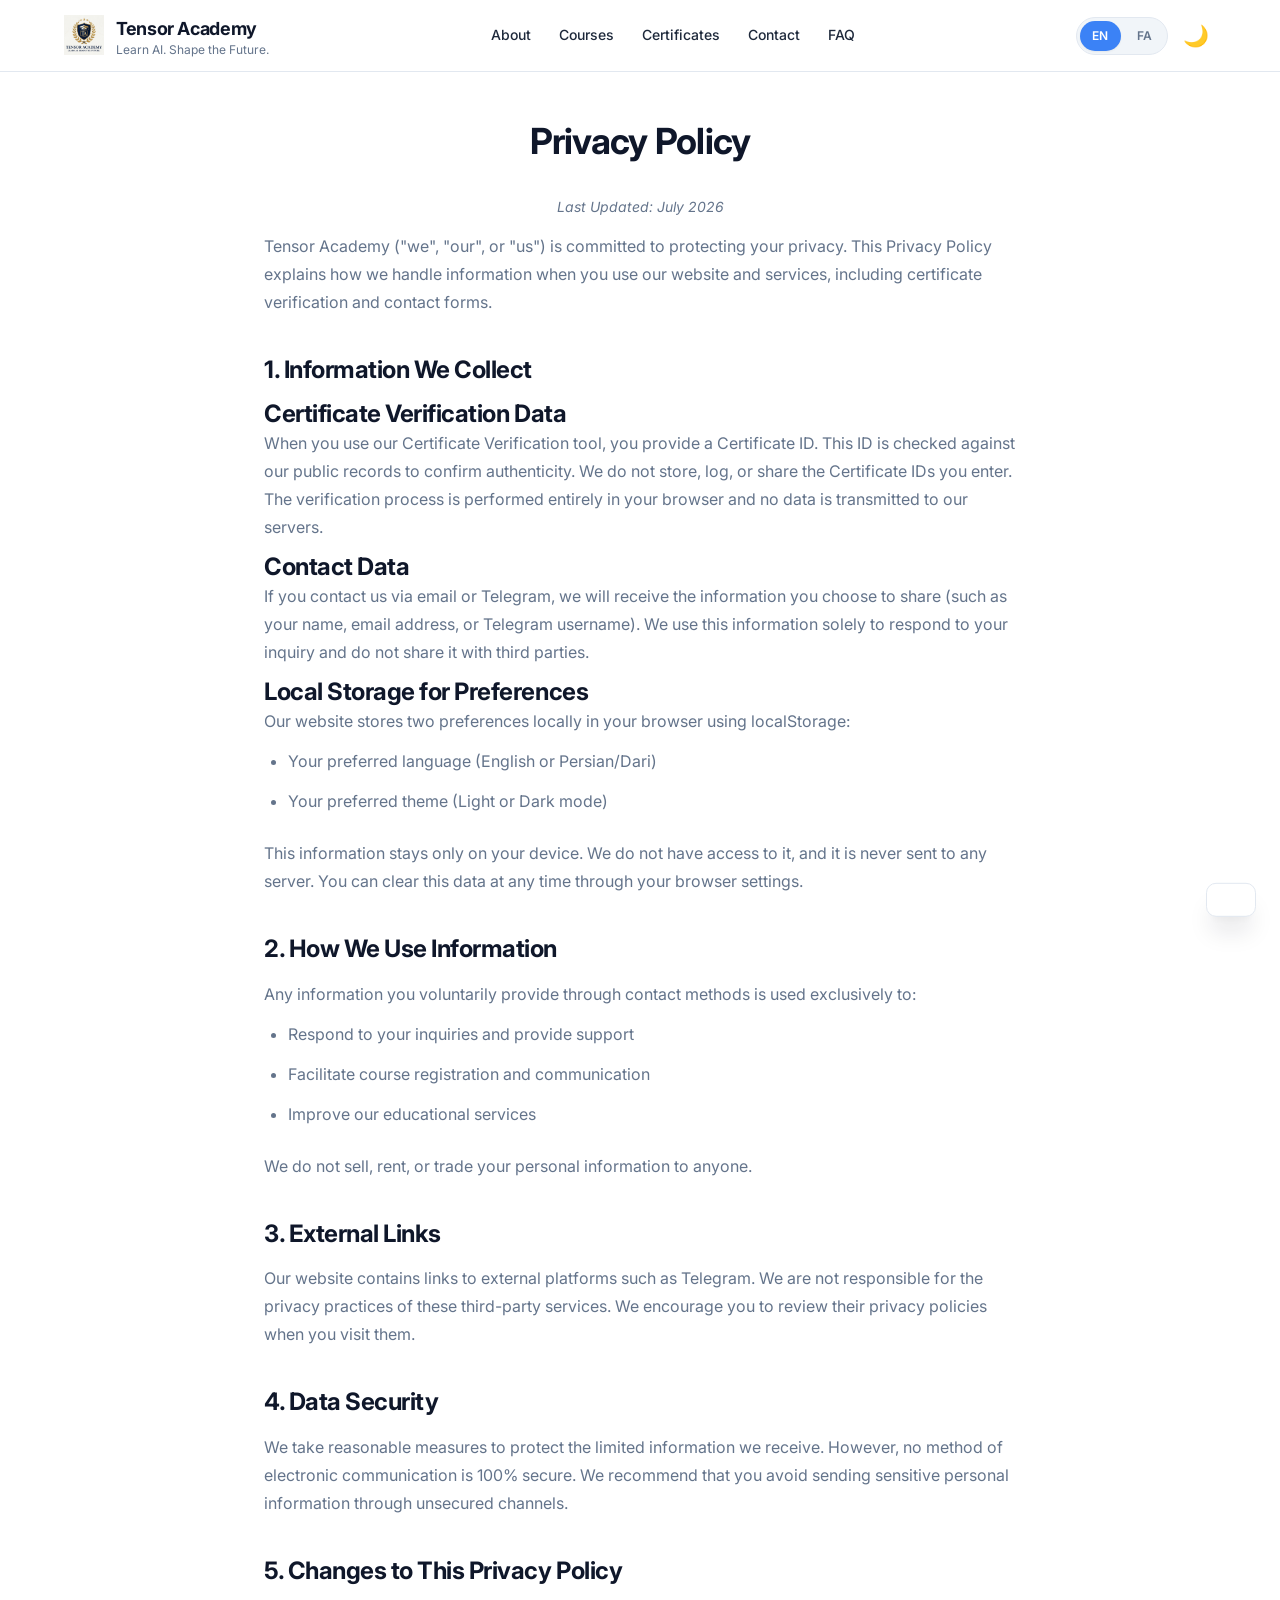
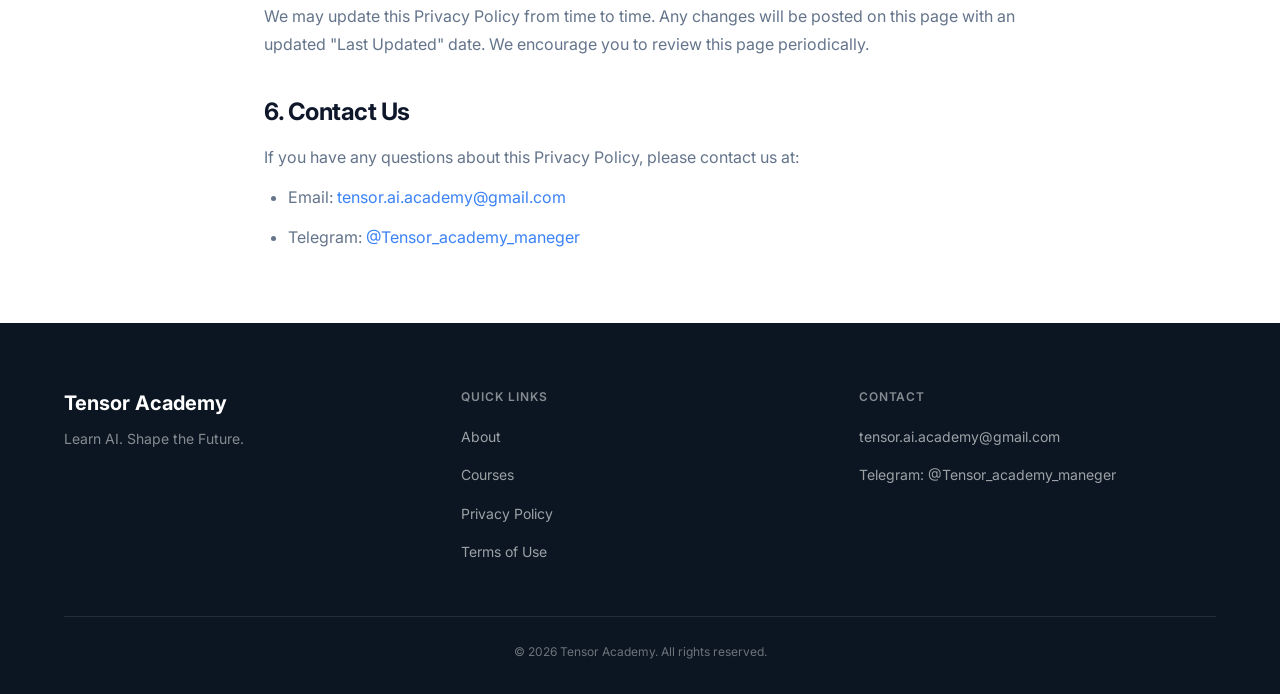
==== commit 7945abeb: "Update privacy.html" ====
--- a/privacy.html
+++ b/privacy.html
@@ -3,149 +3,169 @@
 <head>
   <meta charset="UTF-8">
   <meta name="viewport" content="width=device-width, initial-scale=1.0">
-  <meta name="description" content="Tensor Academy Privacy Policy — how we handle your data.">
-  <meta name="robots" content="noindex, follow">
+
+  <!-- SEO Meta -->
+  <title>Privacy Policy — Tensor Academy</title>
+  <meta name="description" content="Tensor Academy Privacy Policy — How we handle your data, certificate verification, contact info, and local storage preferences.">
+  <meta name="robots" content="index, follow">
   <link rel="canonical" href="https://tensor-ai-academy.github.io/tensor-ai-academy/privacy.html">
-  <title>Privacy Policy — Tensor Academy</title>
-  <link rel="icon" type="image/png" href="assets/images/tensor-academy-logo.png">
+
+  <!-- Open Graph -->
+  <meta property="og:title" content="Privacy Policy — Tensor Academy">
+  <meta property="og:description" content="Read how Tensor Academy handles your data and privacy.">
+  <meta property="og:image" content="assets/images/tensor-academy-logo.png">
+  <meta property="og:url" content="https://tensor-ai-academy.github.io/tensor-ai-academy/privacy.html">
+  <meta property="og:type" content="website">
+
+  <link rel="icon" href="assets/images/tensor-academy-logo.png" type="image/png">
   <link rel="stylesheet" href="css/style.css">
-  <script>
-    (function() {
-      const savedTheme = localStorage.getItem('tensor-theme');
-      if (savedTheme === 'dark' || (!savedTheme && window.matchMedia('(prefers-color-scheme: dark)').matches)) {
-        document.documentElement.classList.add('dark');
-      }
-    })();
-  </script>
 </head>
 <body>
 
-  <!-- Header -->
-  <header class="site-header" id="siteHeader">
-    <div class="container header-container">
-      <a href="index.html" class="logo-link" aria-label="Tensor Academy Home">
-        <img src="assets/images/tensor-academy-logo.png" alt="Tensor Academy Logo" class="logo-img" width="48" height="48">
-        <div class="logo-text">
-          <span class="logo-name">Tensor Academy</span>
-          <span class="logo-tagline" data-i18n="tagline">Learn AI. Shape the Future.</span>
+  <!-- ========== HEADER ========== -->
+  <header class="header" id="header">
+    <div class="header__inner">
+      <a href="index.html" class="header__logo" aria-label="Tensor Academy Home">
+        <img src="assets/images/tensor-academy-logo.png" alt="Tensor Academy Logo" class="header__logo-img" width="40" height="40">
+        <div>
+          <span class="header__logo-text" data-lang="header.logo">Tensor Academy</span>
+          <span class="header__logo-tagline" data-lang="header.tagline">Learn AI. Shape the Future.</span>
         </div>
       </a>
 
-      <nav class="main-nav" id="mainNav" aria-label="Main Navigation">
-        <ul class="nav-list">
-          <li><a href="index.html#about" data-i18n="nav_about">About</a></li>
-          <li><a href="index.html#courses" data-i18n="nav_courses">Courses</a></li>
-          <li><a href="index.html#certificates" data-i18n="nav_certificates">Certificates</a></li>
-          <li><a href="index.html#contact" data-i18n="nav_contact">Contact</a></li>
-          <li><a href="index.html#faq" data-i18n="nav_faq">FAQ</a></li>
-        </ul>
+      <nav class="header__nav">
+        <a href="index.html#about" class="header__nav-link" data-lang="nav.about">About</a>
+        <a href="index.html#courses" class="header__nav-link" data-lang="nav.courses">Courses</a>
+        <a href="index.html#certificates" class="header__nav-link" data-lang="nav.certificates">Certificates</a>
+        <a href="index.html#contact" class="header__nav-link" data-lang="nav.contact">Contact</a>
+        <a href="index.html#faq" class="header__nav-link" data-lang="nav.faq">FAQ</a>
       </nav>
 
-      <div class="header-actions">
-        <a href="verify.html" class="btn btn-outline btn-verify" data-i18n="nav_verify">Verify Certificate</a>
-        <button id="langToggle" class="btn-icon" aria-label="Switch Language" title="Switch Language">
-          <span class="lang-indicator">فا</span>
+      <div class="header__actions">
+        <div class="lang-switcher">
+          <button class="lang-switcher__btn lang-switcher__btn--active" data-lang-code="en">EN</button>
+          <button class="lang-switcher__btn" data-lang-code="fa">FA</button>
+        </div>
+        <button class="theme-toggle header__btn--icon" id="themeToggle" aria-label="Toggle dark/light mode">
+          <span class="theme-toggle__icon">🌙</span>
         </button>
-        <button id="themeToggle" class="btn-icon" aria-label="Toggle Dark/Light Mode" title="Toggle Theme">
-          <span class="theme-icon">🌙</span>
-        </button>
-        <button class="mobile-menu-btn" id="mobileMenuBtn" aria-label="Open Full Menu" aria-expanded="false">
-          <span class="hamburger-line"></span>
-          <span class="hamburger-line"></span>
-          <span class="hamburger-line"></span>
+        <button class="header__menu-toggle" id="mobileMenuToggle" aria-label="Open Menu" aria-expanded="false">
+          <span class="menu-icon">☰</span>
         </button>
       </div>
     </div>
-
-    <nav class="fullscreen-menu" id="fullscreenMenu" aria-label="Full Navigation">
-      <ul class="fullscreen-nav-list">
-        <li><a href="index.html" data-i18n="nav_home">Home</a></li>
-        <li><a href="index.html#about" data-i18n="nav_about">About</a></li>
-        <li><a href="index.html#courses" data-i18n="nav_courses">Courses</a></li>
-        <li><a href="index.html#certificates" data-i18n="nav_certificates">Certificates</a></li>
-        <li><a href="verify.html" data-i18n="nav_verify">Verify Certificate</a></li>
-        <li><a href="index.html#contact" data-i18n="nav_contact">Contact</a></li>
-        <li><a href="index.html#faq" data-i18n="nav_faq">FAQ</a></li>
-        <li><a href="privacy.html" data-i18n="nav_privacy">Privacy Policy</a></li>
-        <li><a href="terms.html" data-i18n="nav_terms">Terms of Use</a></li>
-      </ul>
-    </nav>
   </header>
 
-  <main id="mainContent" class="policy-page section-padding reveal">
-    <div class="container" style="max-width: 800px;">
-      <!-- English -->
-      <div class="lang-en">
-        <h1>Privacy Policy</h1>
-        <p><strong>Effective Date:</strong> 2026</p>
+  <!-- Mobile Navigation -->
+  <nav class="mobile-nav" id="mobileNav" aria-label="Mobile Navigation">
+    <a href="index.html#about" class="mobile-nav__link" data-lang="nav.about">About</a>
+    <a href="index.html#courses" class="mobile-nav__link" data-lang="nav.courses">Courses</a>
+    <a href="index.html#certificates" class="mobile-nav__link" data-lang="nav.certificates">Certificates</a>
+    <a href="index.html#contact" class="mobile-nav__link" data-lang="nav.contact">Contact</a>
+    <a href="index.html#faq" class="mobile-nav__link" data-lang="nav.faq">FAQ</a>
+    <div class="mobile-nav__divider"></div>
+    <a href="privacy.html" class="mobile-nav__link" data-lang="nav.privacy">Privacy Policy</a>
+    <a href="terms.html" class="mobile-nav__link" data-lang="nav.terms">Terms of Use</a>
+    <div class="mobile-nav__actions">
+      <div class="lang-switcher mobile-nav__lang-switcher">
+        <button class="lang-switcher__btn lang-switcher__btn--active" data-lang-code="en">EN</button>
+        <button class="lang-switcher__btn" data-lang-code="fa">FA</button>
+      </div>
+      <a href="verify.html" class="header__btn header__btn--primary btn--full" data-lang="nav.verify">Verify Certificate</a>
+    </div>
+  </nav>
 
-        <h2>1. Introduction</h2>
-        <p>Tensor Academy ("we", "our", "us") respects your privacy. This Privacy Policy explains how we collect, use, and protect your personal information when you use our website.</p>
+  <!-- ========== MAIN CONTENT ========== -->
+  <main class="legal-page">
+    <div class="container legal-content">
+      <h1 data-lang="privacy.title">Privacy Policy</h1>
+      <p class="last-updated" data-lang="privacy.lastUpdated">Last Updated: July 2026</p>
 
-        <h2>2. Information We Collect</h2>
-        <h3>Certificate Verification Data</h3>
-        <p>When you verify a certificate, we process the Certificate ID you provide. We do not store this ID on our servers; it is used only to retrieve the corresponding public certificate information.</p>
-        <h3>Contact Data</h3>
-        <p>If you contact us via email or Telegram, we may retain your contact details and correspondence solely to respond to your inquiry. We do not share this information with third parties.</p>
+      <!-- Introduction -->
+      <p data-lang="privacy.intro">Tensor Academy ("we", "our", or "us") is committed to protecting your privacy. This Privacy Policy explains how we handle information when you use our website and services, including certificate verification and contact forms.</p>
 
-        <h2>3. Local Storage</h2>
-        <p>Our website uses your browser's local storage to remember your language preference (English or Persian/Dari) and theme preference (light or dark). No personal data is stored in local storage, and this information is never transmitted to any server.</p>
+      <!-- 1. Information We Collect -->
+      <h2 data-lang="privacy.s1_title">1. Information We Collect</h2>
+      
+      <h3 data-lang="privacy.s1_cert_title">Certificate Verification Data</h3>
+      <p data-lang="privacy.s1_cert_text">When you use our Certificate Verification tool, you provide a Certificate ID. This ID is checked against our public records to confirm authenticity. We do not store, log, or share the Certificate IDs you enter. The verification process is performed entirely in your browser and no data is transmitted to our servers.</p>
 
-        <h2>4. External Links</h2>
-        <p>Our site may contain links to external platforms (Telegram, Discord, Google Meet). We are not responsible for the privacy practices of those third-party services. Please review their privacy policies.</p>
+      <h3 data-lang="privacy.s1_contact_title">Contact Data</h3>
+      <p data-lang="privacy.s1_contact_text">If you contact us via email or Telegram, we will receive the information you choose to share (such as your name, email address, or Telegram username). We use this information solely to respond to your inquiry and do not share it with third parties.</p>
 
-        <h2>5. Updates</h2>
-        <p>We may update this Privacy Policy from time to time. Changes will be posted on this page with an updated effective date.</p>
+      <h3 data-lang="privacy.s1_storage_title">Local Storage for Preferences</h3>
+      <p data-lang="privacy.s1_storage_text">Our website stores two preferences locally in your browser using localStorage:</p>
+      <ul>
+        <li data-lang="privacy.s1_storage_lang">Your preferred language (English or Persian/Dari)</li>
+        <li data-lang="privacy.s1_storage_theme">Your preferred theme (Light or Dark mode)</li>
+      </ul>
+      <p data-lang="privacy.s1_storage_note">This information stays only on your device. We do not have access to it, and it is never sent to any server. You can clear this data at any time through your browser settings.</p>
 
-        <h2>6. Contact</h2>
-        <p>For any questions about this policy, contact us at <a href="mailto:tensor.ai.academy@gmail.com">tensor.ai.academy@gmail.com</a>.</p>
-      </div>
+      <!-- 2. How We Use Information -->
+      <h2 data-lang="privacy.s2_title">2. How We Use Information</h2>
+      <p data-lang="privacy.s2_text">Any information you voluntarily provide through contact methods is used exclusively to:</p>
+      <ul>
+        <li data-lang="privacy.s2_item1">Respond to your inquiries and provide support</li>
+        <li data-lang="privacy.s2_item2">Facilitate course registration and communication</li>
+        <li data-lang="privacy.s2_item3">Improve our educational services</li>
+      </ul>
+      <p data-lang="privacy.s2_disclaimer">We do not sell, rent, or trade your personal information to anyone.</p>
 
-      <!-- Persian -->
-      <div class="lang-fa" dir="rtl">
-        <h1>سیاست حفظ حریم خصوصی</h1>
-        <p><strong>تاریخ اجرا:</strong> ۲۰۲۶</p>
+      <!-- 3. External Links -->
+      <h2 data-lang="privacy.s3_title">3. External Links</h2>
+      <p data-lang="privacy.s3_text">Our website contains links to external platforms such as Telegram. We are not responsible for the privacy practices of these third-party services. We encourage you to review their privacy policies when you visit them.</p>
 
-        <h2>۱. مقدمه</h2>
-        <p>آکادمی تنسور ("ما") به حریم خصوصی شما احترام می‌گذارد. این سیاست توضیح می‌دهد که چگونه اطلاعات شخصی شما را جمع‌آوری، استفاده و محافظت می‌کنیم.</p>
+      <!-- 4. Data Security -->
+      <h2 data-lang="privacy.s4_title">4. Data Security</h2>
+      <p data-lang="privacy.s4_text">We take reasonable measures to protect the limited information we receive. However, no method of electronic communication is 100% secure. We recommend that you avoid sending sensitive personal information through unsecured channels.</p>
 
-        <h2>۲. اطلاعاتی که جمع‌آوری می‌کنیم</h2>
-        <h3>داده‌های تأیید گواهی‌نامه</h3>
-        <p>هنگامی که یک گواهی را تأیید می‌کنید، شناسهٔ گواهی واردشده را پردازش می‌کنیم. این شناسه را روی سرور ذخیره نمی‌کنیم؛ فقط برای بازیابی اطلاعات عمومی گواهی مربوطه استفاده می‌شود.</p>
-        <h3>داده‌های تماس</h3>
-        <p>اگر از طریق ایمیل یا تلگرام با ما تماس بگیرید، ممکن است اطلاعات تماس و مکاتبات شما را صرفاً برای پاسخ‌گویی نگهداری کنیم. این اطلاعات را با شخص ثالث به اشتراک نمی‌گذاریم.</p>
+      <!-- 5. Changes to This Policy -->
+      <h2 data-lang="privacy.s5_title">5. Changes to This Privacy Policy</h2>
+      <p data-lang="privacy.s5_text">We may update this Privacy Policy from time to time. Any changes will be posted on this page with an updated "Last Updated" date. We encourage you to review this page periodically.</p>
 
-        <h2>۳. ذخیره‌سازی محلی</h2>
-        <p>وب‌سایت ما از حافظهٔ محلی مرورگر شما برای به‌خاطر سپردن ترجیح زبان (انگلیسی یا فارسی/دری) و ترجیح تم (روشن یا تاریک) استفاده می‌کند. هیچ دادهٔ شخصی در حافظهٔ محلی ذخیره نمی‌شود و این اطلاعات هرگز به هیچ سروری ارسال نمی‌شود.</p>
-
-        <h2>۴. لینک‌های خارجی</h2>
-        <p>سایت ما ممکن است حاوی لینک‌هایی به پلتفرم‌های خارجی (تلگرام، دیسکورد، گوگل میت) باشد. ما در برابر شیوه‌های حفظ حریم خصوصی آن سرویس‌های ثالث مسئولیتی نداریم. لطفاً سیاست‌های حریم خصوصی آن‌ها را مرور کنید.</p>
-
-        <h2>۵. به‌روزرسانی‌ها</h2>
-        <p>ممکن است این سیاست را هر از گاهی به‌روزرسانی کنیم. تغییرات با تاریخ اجرای جدید در این صفحه منتشر خواهند شد.</p>
-
-        <h2>۶. تماس</h2>
-        <p>برای هرگونه سوال دربارهٔ این سیاست، با ما در <a href="mailto:tensor.ai.academy@gmail.com">tensor.ai.academy@gmail.com</a> تماس بگیرید.</p>
-      </div>
+      <!-- 6. Contact Us -->
+      <h2 data-lang="privacy.s6_title">6. Contact Us</h2>
+      <p data-lang="privacy.s6_text">If you have any questions about this Privacy Policy, please contact us at:</p>
+      <ul>
+        <li>Email: <a href="mailto:tensor.ai.academy@gmail.com">tensor.ai.academy@gmail.com</a></li>
+        <li>Telegram: <a href="https://t.me/Tensor_academy_maneger" target="_blank" rel="noopener noreferrer">@Tensor_academy_maneger</a></li>
+      </ul>
     </div>
   </main>
 
-  <!-- Footer -->
-  <footer class="site-footer">
-    <div class="container footer-container">
-      <div class="footer-brand">
-        <img src="assets/images/tensor-academy-logo.png" alt="Tensor Academy Logo" class="footer-logo" width="40" height="40">
-        <span>Tensor Academy</span>
+  <!-- ========== FOOTER ========== -->
+  <footer class="footer">
+    <div class="container">
+      <div class="footer__inner" style="grid-template-columns: 1fr 1fr 1fr;">
+        <div>
+          <div class="footer__brand-name">Tensor Academy</div>
+          <p class="footer__brand-tagline" data-lang="footer.tagline">Learn AI. Shape the Future.</p>
+        </div>
+        <div>
+          <div class="footer__heading" data-lang="footer.quickLinks">Quick Links</div>
+          <div class="footer__links">
+            <a href="index.html" class="footer__link" data-lang="nav.about">About</a>
+            <a href="index.html#courses" class="footer__link" data-lang="nav.courses">Courses</a>
+            <a href="privacy.html" class="footer__link" data-lang="nav.privacy">Privacy Policy</a>
+            <a href="terms.html" class="footer__link" data-lang="nav.terms">Terms of Use</a>
+          </div>
+        </div>
+        <div>
+          <div class="footer__heading" data-lang="footer.contactHeading">Contact</div>
+          <div class="footer__links">
+            <a href="mailto:tensor.ai.academy@gmail.com" class="footer__link">tensor.ai.academy@gmail.com</a>
+            <a href="https://t.me/Tensor_academy_maneger" target="_blank" rel="noopener noreferrer" class="footer__link">Telegram: @Tensor_academy_maneger</a>
+          </div>
+        </div>
       </div>
-      <div class="footer-links">
-        <a href="verify.html" data-i18n="footer_verify">Certificate Verification</a>
-        <a href="privacy.html" data-i18n="footer_privacy">Privacy Policy</a>
-        <a href="terms.html" data-i18n="footer_terms">Terms of Use</a>
-        <a href="index.html#contact" data-i18n="footer_contact">Contact</a>
+      <div class="footer__bottom">
+        <p>&copy; 2026 Tensor Academy. <span data-lang="footer.rights">All rights reserved.</span></p>
       </div>
-      <p class="footer-copy" data-i18n="footer_copy">© 2026 Tensor Academy. All rights reserved.</p>
     </div>
   </footer>
+
+  <button class="scroll-top" id="scrollTopBtn" aria-label="Scroll to top">↑</button>
+  <div class="toast" id="toast" aria-live="polite"></div>
 
   <script src="js/app.js"></script>
 </body>
--- a/css/style.css
+++ b/css/style.css
@@ -1,335 +1,2344 @@
-/* ============================================================
-   TENSOR ACADEMY — Premium Academic Stylesheet
-   Modern AI Academy, Dark/Light, RTL, Fullscreen Menu, Animations
-   ============================================================ */
-
-/* ---------- Google Fonts ---------- */
-@import url('https://fonts.googleapis.com/css2?family=Inter:opsz,wght@14..32,400;14..32,500;14..32,600;14..32,700;14..32,800&family=Vazirmatn:wght@400;500;600;700;800&display=swap');
-
-/* ---------- Design Tokens (Light) ---------- */
+/*============================================================
+  TENSOR ACADEMY — COMPLETE DESIGN SYSTEM
+  Modern AI Academic Website
+  Version: 1.0 — Production-Ready
+============================================================*/
+
+/*====================
+  1. FONT IMPORT
+====================*/
+@import url('https://fonts.googleapis.com/css2?family=Inter:wght@300;400;500;600;700;800;900&family=Vazirmatn:wght@300;400;500;600;700;800&display=swap');
+
+/*====================
+  2. CSS CUSTOM PROPERTIES (DESIGN TOKENS)
+====================*/
 :root {
-  --color-primary: #081029;
-  --color-accent: #2563EB;
-  --color-highlight: #06B6D4;
-  --color-bg: #FFFFFF;
-  --color-surface: #F1F5F9;
-  --color-text: #0F172A;
-  --color-text-muted: #475569;
-  --color-border: #E2E8F0;
-  --color-shadow: rgba(0, 0, 0, 0.06);
-
-  --gradient-hero: linear-gradient(135deg, #0A0F1F 0%, #111C3A 100%);
-  --gradient-card: linear-gradient(145deg, rgba(37,99,235,0.05) 0%, rgba(6,182,212,0.08) 100%);
-  --gradient-section: linear-gradient(180deg, #F8FAFC 0%, #FFFFFF 100%);
-
-  --font-en: 'Inter', system-ui, sans-serif;
-  --font-fa: 'Vazirmatn', 'Inter', system-ui, sans-serif;
-
-  --text-xs: 0.75rem;
-  --text-sm: 0.875rem;
-  --text-base: 1rem;
-  --text-lg: 1.125rem;
-  --text-xl: 1.25rem;
-  --text-2xl: 1.5rem;
-  --text-3xl: 2rem;
-  --text-4xl: 2.75rem;
-
-  --space-xs: 0.5rem;
-  --space-sm: 0.75rem;
-  --space-md: 1rem;
-  --space-lg: 1.5rem;
-  --space-xl: 2rem;
-  --space-2xl: 3rem;
-  --space-3xl: 4rem;
-  --space-4xl: 6rem;
-
-  --radius-sm: 0.5rem;
-  --radius-md: 0.75rem;
-  --radius-lg: 1rem;
+  /* ---- Color System: Light Mode (Default) ---- */
+  --color-primary: #0b1622;        /* Deep Navy */
+  --color-primary-light: #132033;
+  --color-accent: #3b82f6;         /* Electric Blue */
+  --color-accent-hover: #2563eb;
+  --color-accent-light: rgba(59, 130, 246, 0.08);
+  --color-accent-glow: rgba(59, 130, 246, 0.25);
+  --color-highlight: #06b6d4;      /* Cyan */
+  --color-highlight-hover: #0891b2;
+  --color-highlight-light: rgba(6, 182, 212, 0.08);
+
+  --color-bg: #ffffff;
+  --color-bg-alt: #f8fafc;
+  --color-surface: #ffffff;
+  --color-surface-alt: #f1f5f9;
+  --color-surface-elevated: #ffffff;
+
+  --color-text: #1e293b;
+  --color-text-heading: #0f172a;
+  --color-text-muted: #64748b;
+  --color-text-inverse: #ffffff;
+
+  --color-border: #e2e8f0;
+  --color-border-light: #f1f5f9;
+
+  --color-success: #10b981;
+  --color-success-bg: rgba(16, 185, 129, 0.08);
+  --color-warning: #f59e0b;
+  --color-error: #ef4444;
+
+  --color-shadow-sm: 0 1px 2px rgba(15, 23, 42, 0.06);
+  --color-shadow: 0 4px 6px -1px rgba(15, 23, 42, 0.07), 0 2px 4px -2px rgba(15, 23, 42, 0.05);
+  --color-shadow-md: 0 10px 15px -3px rgba(15, 23, 42, 0.08), 0 4px 6px -4px rgba(15, 23, 42, 0.04);
+  --color-shadow-lg: 0 20px 25px -5px rgba(15, 23, 42, 0.1), 0 8px 10px -6px rgba(15, 23, 42, 0.05);
+  --color-shadow-xl: 0 25px 50px -12px rgba(15, 23, 42, 0.15);
+  --color-shadow-accent: 0 4px 14px 0 rgba(59, 130, 246, 0.3);
+
+  /* ---- Gradient Tokens ---- */
+  --gradient-hero: linear-gradient(135deg, #0b1622 0%, #132033 50%, #0f1d2e 100%);
+  --gradient-accent: linear-gradient(135deg, #3b82f6 0%, #06b6d4 100%);
+  --gradient-accent-subtle: linear-gradient(135deg, rgba(59, 130, 246, 0.05) 0%, rgba(6, 182, 212, 0.05) 100%);
+  --gradient-card-border: linear-gradient(135deg, rgba(59, 130, 246, 0.3) 0%, rgba(6, 182, 212, 0.3) 100%);
+  --gradient-dark-surface: linear-gradient(180deg, #111827 0%, #0f172a 100%);
+
+  /* ---- Typography ---- */
+  --font-primary: 'Inter', -apple-system, BlinkMacSystemFont, 'Segoe UI', Roboto, sans-serif;
+  --font-persian: 'Vazirmatn', 'Inter', -apple-system, sans-serif;
+  --font-mono: 'SF Mono', 'Fira Code', 'Cascadia Code', monospace;
+
+  --text-xs: 0.75rem;     /* 12px */
+  --text-sm: 0.875rem;    /* 14px */
+  --text-base: 1rem;      /* 16px */
+  --text-lg: 1.125rem;    /* 18px */
+  --text-xl: 1.25rem;     /* 20px */
+  --text-2xl: 1.5rem;     /* 24px */
+  --text-3xl: 1.875rem;   /* 30px */
+  --text-4xl: 2.25rem;    /* 36px */
+  --text-5xl: 3rem;       /* 48px */
+  --text-6xl: 3.75rem;    /* 60px */
+
+  --leading-tight: 1.2;
+  --leading-snug: 1.35;
+  --leading-normal: 1.6;
+  --leading-relaxed: 1.75;
+
+  --weight-light: 300;
+  --weight-normal: 400;
+  --weight-medium: 500;
+  --weight-semibold: 600;
+  --weight-bold: 700;
+  --weight-extrabold: 800;
+
+  /* ---- Spacing ---- */
+  --space-1: 0.25rem;
+  --space-2: 0.5rem;
+  --space-3: 0.75rem;
+  --space-4: 1rem;
+  --space-5: 1.25rem;
+  --space-6: 1.5rem;
+  --space-8: 2rem;
+  --space-10: 2.5rem;
+  --space-12: 3rem;
+  --space-16: 4rem;
+  --space-20: 5rem;
+  --space-24: 6rem;
+
+  --section-padding-y: 5rem;
+  --section-padding-y-sm: 3rem;
+
+  /* ---- Border Radius ---- */
+  --radius-sm: 6px;
+  --radius: 10px;
+  --radius-md: 14px;
+  --radius-lg: 20px;
+  --radius-xl: 28px;
   --radius-full: 9999px;
 
-  --shadow-sm: 0 1px 3px var(--color-shadow);
-  --shadow-md: 0 8px 24px rgba(0, 0, 0, 0.08);
-  --shadow-lg: 0 16px 40px rgba(0, 0, 0, 0.1);
-
-  --transition-fast: 0.2s ease;
-  --transition-smooth: 0.35s cubic-bezier(0.4, 0, 0.2, 1);
-
-  --max-width: 1200px;
-  --header-height: 4.5rem;
-}
-
-/* ---------- Dark Theme ---------- */
-.dark {
-  --color-primary: #1A2333;
-  --color-accent: #3B82F6;
-  --color-highlight: #22D3EE;
-  --color-bg: #0B1121;
-  --color-surface: #1E293B;
-  --color-text: #F1F5F9;
-  --color-text-muted: #94A3B8;
-  --color-border: #334155;
-  --color-shadow: rgba(0, 0, 0, 0.4);
-  --gradient-hero: linear-gradient(135deg, #050B18 0%, #0F172A 100%);
-  --gradient-section: linear-gradient(180deg, #0F172A 0%, #0B1121 100%);
-}
-
-/* ---------- Reset & Base ---------- */
-*, *::before, *::after { box-sizing: border-box; margin: 0; padding: 0; }
-
-html { scroll-behavior: smooth; font-size: 16px; }
+  /* ---- Transitions ---- */
+  --transition-fast: 150ms cubic-bezier(0.4, 0, 0.2, 1);
+  --transition-base: 250ms cubic-bezier(0.4, 0, 0.2, 1);
+  --transition-slow: 400ms cubic-bezier(0.4, 0, 0.2, 1);
+  --transition-spring: 350ms cubic-bezier(0.34, 1.56, 0.64, 1);
+
+  /* ---- Layout ---- */
+  --container-max: 1200px;
+  --container-padding: 1.5rem;
+  --header-height: 72px;
+
+  /* ---- Z-Index Scale ---- */
+  --z-base: 1;
+  --z-dropdown: 100;
+  --z-sticky: 200;
+  --z-overlay: 300;
+  --z-modal: 400;
+  --z-toast: 500;
+}
+
+/*====================
+  3. DARK MODE TOKENS
+====================*/
+[data-theme="dark"] {
+  --color-primary: #1a2940;
+  --color-primary-light: #1e3350;
+  --color-accent: #60a5fa;
+  --color-accent-hover: #3b82f6;
+  --color-accent-light: rgba(96, 165, 250, 0.1);
+  --color-accent-glow: rgba(96, 165, 250, 0.3);
+  --color-highlight: #22d3ee;
+  --color-highlight-hover: #06b6d4;
+  --color-highlight-light: rgba(34, 211, 238, 0.1);
+
+  --color-bg: #0a0f1a;
+  --color-bg-alt: #0d1321;
+  --color-surface: #111827;
+  --color-surface-alt: #1a2332;
+  --color-surface-elevated: #1e293b;
+
+  --color-text: #e2e8f0;
+  --color-text-heading: #f1f5f9;
+  --color-text-muted: #94a3b8;
+  --color-text-inverse: #0f172a;
+
+  --color-border: #1e293b;
+  --color-border-light: #1a2332;
+
+  --color-success-bg: rgba(16, 185, 129, 0.12);
+
+  --color-shadow-sm: 0 1px 2px rgba(0, 0, 0, 0.3);
+  --color-shadow: 0 4px 6px -1px rgba(0, 0, 0, 0.4), 0 2px 4px -2px rgba(0, 0, 0, 0.3);
+  --color-shadow-md: 0 10px 15px -3px rgba(0, 0, 0, 0.4), 0 4px 6px -4px rgba(0, 0, 0, 0.3);
+  --color-shadow-lg: 0 20px 25px -5px rgba(0, 0, 0, 0.5), 0 8px 10px -6px rgba(0, 0, 0, 0.4);
+  --color-shadow-xl: 0 25px 50px -12px rgba(0, 0, 0, 0.6);
+  --color-shadow-accent: 0 4px 18px 0 rgba(96, 165, 250, 0.35);
+
+  --gradient-hero: linear-gradient(135deg, #060a12 0%, #0a0f1a 50%, #0d1321 100%);
+  --gradient-accent-subtle: linear-gradient(135deg, rgba(96, 165, 250, 0.06) 0%, rgba(34, 211, 238, 0.06) 100%);
+  --gradient-dark-surface: linear-gradient(180deg, #1a2332 0%, #111827 100%);
+}
+
+/*====================
+  4. RESET & BASE
+====================*/
+*,
+*::before,
+*::after {
+  margin: 0;
+  padding: 0;
+  box-sizing: border-box;
+}
+
+html {
+  font-size: 16px;
+  scroll-behavior: smooth;
+  -webkit-text-size-adjust: 100%;
+  text-size-adjust: 100%;
+  -webkit-font-smoothing: antialiased;
+  -moz-osx-font-smoothing: grayscale;
+  text-rendering: optimizeLegibility;
+}
 
 body {
-  font-family: var(--font-en);
+  font-family: var(--font-primary);
+  font-size: var(--text-base);
+  font-weight: var(--weight-normal);
+  line-height: var(--leading-normal);
+  color: var(--color-text);
+  background-color: var(--color-bg);
+  overflow-x: hidden;
+  min-height: 100vh;
+  transition: background-color var(--transition-base), color var(--transition-base);
+}
+
+/* RTL: Persian/Dari font */
+[dir="rtl"] body,
+[dir="rtl"] {
+  font-family: var(--font-persian);
+}
+
+img {
+  max-width: 100%;
+  height: auto;
+  display: block;
+}
+
+a {
+  color: var(--color-accent);
+  text-decoration: none;
+  transition: color var(--transition-fast);
+}
+
+a:hover {
+  color: var(--color-accent-hover);
+}
+
+ul, ol {
+  list-style: none;
+}
+
+button {
+  font-family: inherit;
+  cursor: pointer;
+  border: none;
+  background: none;
+  font-size: inherit;
+}
+
+input {
+  font-family: inherit;
+  font-size: inherit;
+}
+
+:focus-visible {
+  outline: 2px solid var(--color-accent);
+  outline-offset: 2px;
+}
+
+::selection {
+  background-color: rgba(59, 130, 246, 0.2);
+  color: var(--color-text);
+}
+
+/*====================
+  5. TYPOGRAPHY
+====================*/
+h1, h2, h3, h4, h5, h6 {
+  font-weight: var(--weight-bold);
+  line-height: var(--leading-tight);
+  color: var(--color-text-heading);
+  letter-spacing: -0.02em;
+}
+
+h1 { font-size: var(--text-5xl); }
+h2 { font-size: var(--text-4xl); }
+h3 { font-size: var(--text-2xl); }
+h4 { font-size: var(--text-xl); }
+h5 { font-size: var(--text-lg); }
+h6 { font-size: var(--text-base); }
+
+p {
+  margin-bottom: var(--space-4);
+  line-height: var(--leading-relaxed);
+}
+
+p:last-child {
+  margin-bottom: 0;
+}
+
+.section-label {
+  display: inline-block;
+  font-size: var(--text-xs);
+  font-weight: var(--weight-semibold);
+  text-transform: uppercase;
+  letter-spacing: 0.08em;
+  color: var(--color-accent);
+  margin-bottom: var(--space-3);
+}
+
+.section-title {
+  font-size: var(--text-4xl);
+  font-weight: var(--weight-extrabold);
+  letter-spacing: -0.03em;
+  margin-bottom: var(--space-4);
+  color: var(--color-text-heading);
+}
+
+.section-subtitle {
+  font-size: var(--text-lg);
+  color: var(--color-text-muted);
+  max-width: 640px;
+  line-height: var(--leading-relaxed);
+}
+
+.text-muted {
+  color: var(--color-text-muted);
+}
+
+.text-accent {
+  color: var(--color-accent);
+}
+
+.text-highlight {
+  color: var(--color-highlight);
+}
+
+/*====================
+  6. LAYOUT & CONTAINER
+====================*/
+.container {
+  width: 100%;
+  max-width: var(--container-max);
+  margin-left: auto;
+  margin-right: auto;
+  padding-left: var(--container-padding);
+  padding-right: var(--container-padding);
+}
+
+.container--narrow {
+  max-width: 900px;
+}
+
+.container--wide {
+  max-width: 1400px;
+}
+
+.section {
+  padding-top: var(--section-padding-y);
+  padding-bottom: var(--section-padding-y);
+}
+
+.section--alt {
+  background-color: var(--color-bg-alt);
+}
+
+.section--dark {
+  background: var(--gradient-hero);
+  color: var(--color-text-inverse);
+}
+
+.section--dark .section-title,
+.section--dark h2,
+.section--dark h3 {
+  color: #ffffff;
+}
+
+.section--dark .section-subtitle,
+.section--dark .text-muted {
+  color: rgba(255, 255, 255, 0.7);
+}
+
+.section-header {
+  text-align: center;
+  margin-bottom: var(--space-16);
+}
+
+.section-header .section-subtitle {
+  margin-left: auto;
+  margin-right: auto;
+}
+
+/*====================
+  7. HEADER & NAVIGATION
+====================*/
+.header {
+  position: sticky;
+  top: 0;
+  z-index: var(--z-sticky);
+  background-color: rgba(255, 255, 255, 0.92);
+  backdrop-filter: blur(16px);
+  -webkit-backdrop-filter: blur(16px);
+  border-bottom: 1px solid var(--color-border);
+  transition: all var(--transition-base);
+  height: var(--header-height);
+}
+
+[data-theme="dark"] .header {
+  background-color: rgba(10, 15, 26, 0.92);
+  border-bottom-color: var(--color-border);
+}
+
+.header--scrolled {
+  box-shadow: var(--color-shadow-md);
+}
+
+.header__inner {
+  display: flex;
+  align-items: center;
+  justify-content: space-between;
+  height: 100%;
+  max-width: var(--container-max);
+  margin: 0 auto;
+  padding: 0 var(--container-padding);
+}
+
+.header__logo {
+  display: flex;
+  align-items: center;
+  gap: var(--space-3);
+  flex-shrink: 0;
+  text-decoration: none;
+  color: var(--color-text-heading);
+}
+
+.header__logo-img {
+  height: 40px;
+  width: auto;
+}
+
+.header__logo-text {
+  font-size: var(--text-lg);
+  font-weight: var(--weight-bold);
+  letter-spacing: -0.02em;
+  color: var(--color-text-heading);
+}
+
+.header__logo-tagline {
+  font-size: var(--text-xs);
+  color: var(--color-text-muted);
+  font-weight: var(--weight-normal);
+  display: block;
+  line-height: 1;
+}
+
+/* ---- Desktop Navigation ---- */
+.header__nav {
+  display: flex;
+  align-items: center;
+  gap: var(--space-1);
+}
+
+.header__nav-link {
+  padding: var(--space-2) var(--space-3);
+  font-size: var(--text-sm);
+  font-weight: var(--weight-medium);
+  color: var(--color-text);
+  border-radius: var(--radius-sm);
+  transition: all var(--transition-fast);
+  white-space: nowrap;
+}
+
+.header__nav-link:hover {
+  color: var(--color-accent);
+  background-color: var(--color-accent-light);
+}
+
+.header__nav-link--active {
+  color: var(--color-accent);
+  background-color: var(--color-accent-light);
+}
+
+/* ---- Header Actions ---- */
+.header__actions {
+  display: flex;
+  align-items: center;
+  gap: var(--space-2);
+}
+
+.header__btn {
+  display: inline-flex;
+  align-items: center;
+  justify-content: center;
+  gap: var(--space-2);
+  padding: var(--space-2) var(--space-4);
+  font-size: var(--text-sm);
+  font-weight: var(--weight-medium);
+  border-radius: var(--radius);
+  transition: all var(--transition-fast);
+  white-space: nowrap;
+  height: 40px;
+}
+
+.header__btn--icon {
+  width: 40px;
+  padding: 0;
+  border-radius: var(--radius);
+  color: var(--color-text);
+  background: transparent;
+}
+
+.header__btn--icon:hover {
+  background-color: var(--color-surface-alt);
+  color: var(--color-accent);
+}
+
+.header__btn--primary {
+  background: var(--gradient-accent);
+  color: #ffffff;
+  font-weight: var(--weight-semibold);
+  box-shadow: var(--color-shadow-accent);
+}
+
+.header__btn--primary:hover {
+  transform: translateY(-1px);
+  box-shadow: 0 6px 20px rgba(59, 130, 246, 0.4);
+  color: #ffffff;
+}
+
+/* ---- Mobile Menu Toggle ---- */
+.header__menu-toggle {
+  display: none;
+  width: 40px;
+  height: 40px;
+  align-items: center;
+  justify-content: center;
+  border-radius: var(--radius);
+  color: var(--color-text);
+  font-size: 1.5rem;
+  flex-shrink: 0;
+}
+
+.header__menu-toggle:hover {
+  background-color: var(--color-surface-alt);
+}
+
+/* ---- Mobile Navigation Overlay ---- */
+.mobile-nav {
+  display: none;
+  position: fixed;
+  top: var(--header-height);
+  left: 0;
+  right: 0;
+  bottom: 0;
+  background-color: var(--color-bg);
+  z-index: var(--z-overlay);
+  padding: var(--space-6);
+  flex-direction: column;
+  gap: var(--space-2);
+  overflow-y: auto;
+  animation: fadeSlideIn 0.3s ease;
+}
+
+.mobile-nav--open {
+  display: flex;
+}
+
+.mobile-nav__link {
+  padding: var(--space-4) var(--space-4);
+  font-size: var(--text-lg);
+  font-weight: var(--weight-medium);
+  color: var(--color-text);
+  border-radius: var(--radius);
+  transition: all var(--transition-fast);
+}
+
+.mobile-nav__link:hover {
+  background-color: var(--color-surface-alt);
+  color: var(--color-accent);
+}
+
+.mobile-nav__divider {
+  height: 1px;
+  background-color: var(--color-border);
+  margin: var(--space-3) 0;
+}
+
+.mobile-nav__actions {
+  display: flex;
+  flex-direction: column;
+  gap: var(--space-2);
+  margin-top: auto;
+  padding-top: var(--space-4);
+}
+
+.mobile-nav__actions .header__btn {
+  width: 100%;
+  justify-content: center;
+}
+
+@keyframes fadeSlideIn {
+  from {
+    opacity: 0;
+    transform: translateY(-10px);
+  }
+  to {
+    opacity: 1;
+    transform: translateY(0);
+  }
+}
+
+/*====================
+  8. HERO SECTION
+====================*/
+.hero {
+  position: relative;
+  background: var(--gradient-hero);
+  color: #ffffff;
+  padding-top: var(--space-20);
+  padding-bottom: var(--space-24);
+  overflow: hidden;
+  min-height: 85vh;
+  display: flex;
+  align-items: center;
+}
+
+.hero::before {
+  content: '';
+  position: absolute;
+  top: -50%;
+  right: -30%;
+  width: 800px;
+  height: 800px;
+  background: radial-gradient(circle, rgba(59, 130, 246, 0.12) 0%, transparent 70%);
+  border-radius: 50%;
+  pointer-events: none;
+}
+
+.hero::after {
+  content: '';
+  position: absolute;
+  bottom: -40%;
+  left: -20%;
+  width: 600px;
+  height: 600px;
+  background: radial-gradient(circle, rgba(6, 182, 212, 0.08) 0%, transparent 70%);
+  border-radius: 50%;
+  pointer-events: none;
+}
+
+.hero__container {
+  position: relative;
+  z-index: var(--z-base);
+}
+
+.hero__content {
+  max-width: 720px;
+}
+
+.hero__eyebrow {
+  display: inline-block;
+  font-size: var(--text-xs);
+  font-weight: var(--weight-semibold);
+  text-transform: uppercase;
+  letter-spacing: 0.1em;
+  color: var(--color-highlight);
+  background: rgba(6, 182, 212, 0.12);
+  padding: var(--space-2) var(--space-4);
+  border-radius: var(--radius-full);
+  margin-bottom: var(--space-6);
+  border: 1px solid rgba(6, 182, 212, 0.2);
+}
+
+.hero__title {
+  font-size: clamp(2.5rem, 5vw, 3.75rem);
+  font-weight: var(--weight-extrabold);
+  line-height: 1.1;
+  letter-spacing: -0.04em;
+  color: #ffffff;
+  margin-bottom: var(--space-6);
+}
+
+.hero__title-highlight {
+  background: var(--gradient-accent);
+  -webkit-background-clip: text;
+  background-clip: text;
+  -webkit-text-fill-color: transparent;
+}
+
+.hero__description {
+  font-size: var(--text-lg);
+  line-height: var(--leading-relaxed);
+  color: rgba(255, 255, 255, 0.75);
+  margin-bottom: var(--space-10);
+  max-width: 560px;
+}
+
+.hero__actions {
+  display: flex;
+  flex-wrap: wrap;
+  gap: var(--space-3);
+  margin-bottom: var(--space-12);
+}
+
+/* ---- Hero Stats ---- */
+.hero__stats {
+  display: flex;
+  flex-wrap: wrap;
+  gap: var(--space-10);
+  padding-top: var(--space-8);
+  border-top: 1px solid rgba(255, 255, 255, 0.12);
+}
+
+.hero__stat-value {
+  font-size: var(--text-4xl);
+  font-weight: var(--weight-extrabold);
+  color: #ffffff;
+  letter-spacing: -0.03em;
+  line-height: 1;
+}
+
+.hero__stat-label {
+  font-size: var(--text-sm);
+  color: rgba(255, 255, 255, 0.6);
+  margin-top: var(--space-1);
+  font-weight: var(--weight-medium);
+}
+
+.hero__stat-icon {
+  display: inline-block;
+  margin-right: var(--space-2);
+  color: var(--color-highlight);
+}
+
+/*====================
+  9. BUTTONS (GLOBAL)
+====================*/
+.btn {
+  display: inline-flex;
+  align-items: center;
+  justify-content: center;
+  gap: var(--space-2);
+  padding: var(--space-3) var(--space-6);
+  font-size: var(--text-base);
+  font-weight: var(--weight-semibold);
+  border-radius: var(--radius);
+  transition: all var(--transition-spring);
+  cursor: pointer;
+  white-space: nowrap;
+  line-height: 1.4;
+  min-height: 48px;
+  letter-spacing: -0.01em;
+}
+
+.btn--primary {
+  background: var(--gradient-accent);
+  color: #ffffff;
+  box-shadow: var(--color-shadow-accent);
+}
+
+.btn--primary:hover {
+  transform: translateY(-2px);
+  box-shadow: 0 8px 24px rgba(59, 130, 246, 0.45);
+  color: #ffffff;
+}
+
+.btn--outline {
+  background: transparent;
+  color: #ffffff;
+  border: 1.5px solid rgba(255, 255, 255, 0.3);
+}
+
+.btn--outline:hover {
+  background: rgba(255, 255, 255, 0.08);
+  border-color: rgba(255, 255, 255, 0.5);
+  color: #ffffff;
+}
+
+.btn--outline-dark {
+  background: transparent;
+  color: var(--color-text);
+  border: 1.5px solid var(--color-border);
+}
+
+.btn--outline-dark:hover {
+  background: var(--color-surface-alt);
+  border-color: var(--color-accent);
+  color: var(--color-accent);
+}
+
+.btn--ghost {
+  background: transparent;
+  color: var(--color-text);
+}
+
+.btn--ghost:hover {
+  background: var(--color-surface-alt);
+  color: var(--color-accent);
+}
+
+.btn--sm {
+  padding: var(--space-2) var(--space-4);
+  font-size: var(--text-sm);
+  min-height: 36px;
+  border-radius: var(--radius-sm);
+}
+
+.btn--lg {
+  padding: var(--space-4) var(--space-8);
+  font-size: var(--text-lg);
+  min-height: 56px;
+  border-radius: var(--radius-md);
+}
+
+.btn--icon {
+  width: 48px;
+  height: 48px;
+  padding: 0;
+  border-radius: var(--radius);
+}
+
+.btn--full {
+  width: 100%;
+}
+
+.btn:disabled {
+  opacity: 0.5;
+  cursor: not-allowed;
+  pointer-events: none;
+}
+
+/*====================
+  10. CARDS (GLOBAL)
+====================*/
+.card {
+  background: var(--color-surface);
+  border: 1px solid var(--color-border);
+  border-radius: var(--radius-lg);
+  padding: var(--space-8);
+  transition: all var(--transition-base);
+  box-shadow: var(--color-shadow-sm);
+}
+
+.card:hover {
+  box-shadow: var(--color-shadow-lg);
+  transform: translateY(-2px);
+  border-color: var(--color-border);
+}
+
+.card--glass {
+  background: rgba(255, 255, 255, 0.7);
+  backdrop-filter: blur(12px);
+  -webkit-backdrop-filter: blur(12px);
+  border: 1px solid rgba(255, 255, 255, 0.3);
+}
+
+[data-theme="dark"] .card--glass {
+  background: rgba(17, 24, 39, 0.7);
+  border-color: rgba(255, 255, 255, 0.06);
+}
+
+.card--accent-border {
+  border-top: 3px solid var(--color-accent);
+}
+
+.card--highlight-border {
+  border-top: 3px solid var(--color-highlight);
+}
+
+.card__icon {
+  width: 48px;
+  height: 48px;
+  display: flex;
+  align-items: center;
+  justify-content: center;
+  border-radius: var(--radius);
+  margin-bottom: var(--space-4);
+  font-size: 1.5rem;
+}
+
+.card__icon--accent {
+  background: var(--color-accent-light);
+  color: var(--color-accent);
+}
+
+.card__icon--highlight {
+  background: var(--color-highlight-light);
+  color: var(--color-highlight);
+}
+
+.card__title {
+  font-size: var(--text-xl);
+  font-weight: var(--weight-bold);
+  margin-bottom: var(--space-2);
+  color: var(--color-text-heading);
+}
+
+.card__text {
+  color: var(--color-text-muted);
+  font-size: var(--text-sm);
+  line-height: var(--leading-relaxed);
+}
+
+/*====================
+  11. ABOUT SECTION
+====================*/
+.about__grid {
+  display: grid;
+  grid-template-columns: 1fr 1fr;
+  gap: var(--space-16);
+  align-items: start;
+}
+
+.about__text p {
+  color: var(--color-text-muted);
+  margin-bottom: var(--space-4);
+}
+
+.about__info-card {
+  background: var(--color-surface-alt);
+  border: 1px solid var(--color-border);
+  border-radius: var(--radius-lg);
+  padding: var(--space-8);
+}
+
+.about__info-item {
+  display: flex;
+  gap: var(--space-4);
+  padding: var(--space-4) 0;
+  border-bottom: 1px solid var(--color-border-light);
+}
+
+.about__info-item:last-child {
+  border-bottom: none;
+}
+
+.about__info-icon {
+  flex-shrink: 0;
+  width: 44px;
+  height: 44px;
+  display: flex;
+  align-items: center;
+  justify-content: center;
+  border-radius: var(--radius);
+  background: var(--color-accent-light);
+  color: var(--color-accent);
+  font-size: 1.2rem;
+}
+
+.about__info-label {
+  font-size: var(--text-xs);
+  font-weight: var(--weight-semibold);
+  text-transform: uppercase;
+  letter-spacing: 0.06em;
+  color: var(--color-text-muted);
+  margin-bottom: var(--space-1);
+}
+
+.about__info-value {
+  font-weight: var(--weight-semibold);
+  color: var(--color-text-heading);
+  font-size: var(--text-sm);
+}
+
+/*====================
+  12. COURSES SECTION
+====================*/
+.courses__grid {
+  display: grid;
+  grid-template-columns: repeat(auto-fill, minmax(320px, 1fr));
+  gap: var(--space-6);
+}
+
+.course-card {
+  background: var(--color-surface);
+  border: 1px solid var(--color-border);
+  border-radius: var(--radius-lg);
+  padding: var(--space-8);
+  transition: all var(--transition-base);
+  position: relative;
+  overflow: hidden;
+}
+
+.course-card::before {
+  content: '';
+  position: absolute;
+  top: 0;
+  left: 0;
+  right: 0;
+  height: 3px;
+  background: var(--gradient-accent);
+  transform: scaleX(0);
+  transform-origin: left;
+  transition: transform var(--transition-base);
+}
+
+.course-card:hover {
+  box-shadow: var(--color-shadow-lg);
+  transform: translateY(-4px);
+}
+
+.course-card:hover::before {
+  transform: scaleX(1);
+}
+
+.course-card__icon {
+  width: 52px;
+  height: 52px;
+  display: flex;
+  align-items: center;
+  justify-content: center;
+  border-radius: var(--radius-md);
+  margin-bottom: var(--space-5);
+  font-size: 1.6rem;
+  background: var(--gradient-accent-subtle);
+  color: var(--color-accent);
+}
+
+.course-card__title {
+  font-size: var(--text-xl);
+  font-weight: var(--weight-bold);
+  margin-bottom: var(--space-2);
+  color: var(--color-text-heading);
+}
+
+.course-card__description {
+  color: var(--color-text-muted);
+  font-size: var(--text-sm);
+  line-height: var(--leading-relaxed);
+  margin-bottom: var(--space-5);
+}
+
+.course-card__levels {
+  display: flex;
+  flex-wrap: wrap;
+  gap: var(--space-2);
+}
+
+.course-card__level-badge {
+  font-size: var(--text-xs);
+  font-weight: var(--weight-semibold);
+  padding: var(--space-1) var(--space-3);
+  border-radius: var(--radius-full);
+  background: var(--color-accent-light);
+  color: var(--color-accent);
+  letter-spacing: 0.02em;
+}
+
+/*====================
+  13. LEVELS SECTION
+====================*/
+.levels__grid {
+  display: grid;
+  grid-template-columns: repeat(3, 1fr);
+  gap: var(--space-8);
+}
+
+.level-card {
+  text-align: center;
+  padding: var(--space-10) var(--space-6);
+  background: var(--color-surface);
+  border: 1px solid var(--color-border);
+  border-radius: var(--radius-lg);
+  transition: all var(--transition-base);
+}
+
+.level-card:hover {
+  transform: translateY(-4px);
+  box-shadow: var(--color-shadow-lg);
+}
+
+.level-card--featured {
+  background: var(--gradient-accent-subtle);
+  border-color: var(--color-accent);
+  border-width: 2px;
+}
+
+.level-card__icon {
+  font-size: 2.5rem;
+  margin-bottom: var(--space-4);
+}
+
+.level-card__title {
+  font-size: var(--text-xl);
+  font-weight: var(--weight-bold);
+  margin-bottom: var(--space-2);
+}
+
+.level-card__desc {
+  color: var(--color-text-muted);
+  font-size: var(--text-sm);
+}
+
+/*====================
+  14. CERTIFICATES SECTION
+====================*/
+.certificates__preview {
+  display: grid;
+  grid-template-columns: 1fr 1fr;
+  gap: var(--space-12);
+  align-items: center;
+  background: var(--color-surface);
+  border: 1px solid var(--color-border);
+  border-radius: var(--radius-xl);
+  padding: var(--space-10);
+  box-shadow: var(--color-shadow-md);
+}
+
+.certificates__info h3 {
+  margin-bottom: var(--space-4);
+}
+
+.certificates__features {
+  display: flex;
+  flex-direction: column;
+  gap: var(--space-3);
+  margin-top: var(--space-6);
+}
+
+.certificates__feature {
+  display: flex;
+  align-items: center;
+  gap: var(--space-3);
+  font-size: var(--text-sm);
+  color: var(--color-text);
+}
+
+.certificates__feature-icon {
+  color: var(--color-success);
+  font-weight: var(--weight-bold);
+  flex-shrink: 0;
+}
+
+.certificates__visual {
+  display: flex;
+  align-items: center;
+  justify-content: center;
+}
+
+.certificates__mock-card {
+  width: 100%;
+  max-width: 340px;
+  background: var(--gradient-hero);
+  color: #ffffff;
+  border-radius: var(--radius-lg);
+  padding: var(--space-8);
+  text-align: center;
+  box-shadow: var(--color-shadow-xl);
+  border: 1px solid rgba(255, 255, 255, 0.1);
+}
+
+.certificates__mock-badge {
+  font-size: 3rem;
+  margin-bottom: var(--space-3);
+}
+
+.certificates__mock-title {
+  font-size: var(--text-lg);
+  font-weight: var(--weight-bold);
+  color: #ffffff;
+  margin-bottom: var(--space-2);
+}
+
+.certificates__mock-text {
+  font-size: var(--text-xs);
+  color: rgba(255, 255, 255, 0.6);
+}
+
+/*====================
+  15. VERIFICATION SECTION
+====================*/
+.verify-section {
+  background: var(--gradient-accent-subtle);
+  border: 1px solid var(--color-border);
+  border-radius: var(--radius-xl);
+  padding: var(--space-12);
+  text-align: center;
+}
+
+.verify-section__title {
+  font-size: var(--text-3xl);
+  margin-bottom: var(--space-3);
+}
+
+.verify-section__subtitle {
+  color: var(--color-text-muted);
+  margin-bottom: var(--space-8);
+  max-width: 500px;
+  margin-left: auto;
+  margin-right: auto;
+}
+
+.verify-form {
+  display: flex;
+  gap: var(--space-3);
+  max-width: 560px;
+  margin: 0 auto;
+}
+
+.verify-form__input {
+  flex: 1;
+  padding: var(--space-3) var(--space-5);
+  border: 1.5px solid var(--color-border);
+  border-radius: var(--radius);
+  font-size: var(--text-base);
+  font-family: var(--font-mono);
   background: var(--color-bg);
   color: var(--color-text);
-  line-height: 1.7;
-  transition: background 0.3s, color 0.3s;
-  -webkit-font-smoothing: antialiased;
-  overflow-x: hidden;
-}
-
-html[dir="rtl"] body { font-family: var(--font-fa); }
-
-img { max-width: 100%; display: block; }
-
-a { color: var(--color-accent); text-decoration: none; transition: color 0.2s; }
-a:hover { color: var(--color-highlight); }
-
-ul { list-style: none; }
-
-.container { width: 100%; max-width: var(--max-width); margin-inline: auto; padding-inline: var(--space-lg); }
-
-.section-padding { padding-block: var(--space-4xl); }
+  transition: all var(--transition-fast);
+  min-height: 48px;
+  letter-spacing: 0.02em;
+}
+
+.verify-form__input:focus {
+  border-color: var(--color-accent);
+  box-shadow: 0 0 0 4px var(--color-accent-light);
+  outline: none;
+}
+
+.verify-form__input::placeholder {
+  color: var(--color-text-muted);
+  font-family: var(--font-primary);
+  font-size: var(--text-sm);
+  letter-spacing: 0;
+}
+
+.verify-result {
+  margin-top: var(--space-8);
+  display: none;
+}
+
+.verify-result--show {
+  display: block;
+  animation: fadeSlideIn 0.4s ease;
+}
+
+.verify-result__card {
+  background: var(--color-surface);
+  border: 1px solid var(--color-border);
+  border-radius: var(--radius-lg);
+  padding: var(--space-8);
+  text-align: left;
+  max-width: 500px;
+  margin: 0 auto;
+  box-shadow: var(--color-shadow-md);
+}
+
+.verify-result__status {
+  display: inline-flex;
+  align-items: center;
+  gap: var(--space-2);
+  padding: var(--space-1) var(--space-3);
+  border-radius: var(--radius-full);
+  font-size: var(--text-xs);
+  font-weight: var(--weight-semibold);
+  margin-bottom: var(--space-4);
+}
+
+.verify-result__status--valid {
+  background: var(--color-success-bg);
+  color: var(--color-success);
+}
+
+.verify-result__status--invalid {
+  background: rgba(239, 68, 68, 0.1);
+  color: var(--color-error);
+}
+
+/*====================
+  16. VERIFY PAGE (verify.html)
+====================*/
+.verify-page {
+  min-height: calc(100vh - var(--header-height) - 200px);
+  display: flex;
+  align-items: center;
+  justify-content: center;
+  padding: var(--space-12) var(--container-padding);
+}
+
+.verify-page__container {
+  width: 100%;
+  max-width: 600px;
+}
+
+.verify-page__card {
+  background: var(--color-surface);
+  border: 1px solid var(--color-border);
+  border-radius: var(--radius-xl);
+  padding: var(--space-12);
+  box-shadow: var(--color-shadow-lg);
+  text-align: center;
+}
+
+.verify-page__icon {
+  font-size: 3rem;
+  margin-bottom: var(--space-4);
+}
+
+.verify-page__title {
+  font-size: var(--text-3xl);
+  margin-bottom: var(--space-2);
+}
+
+.verify-page__subtitle {
+  color: var(--color-text-muted);
+  margin-bottom: var(--space-8);
+}
+
+/*====================
+  17. CERTIFICATE DETAIL PAGE
+====================*/
+.certificate-page {
+  padding: var(--space-12) var(--container-padding);
+  min-height: calc(100vh - var(--header-height));
+}
+
+.certificate-detail {
+  max-width: 900px;
+  margin: 0 auto;
+}
+
+.certificate-detail__header {
+  text-align: center;
+  margin-bottom: var(--space-10);
+}
+
+.certificate-detail__status-badge {
+  display: inline-flex;
+  align-items: center;
+  gap: var(--space-2);
+  padding: var(--space-2) var(--space-5);
+  background: var(--color-success-bg);
+  color: var(--color-success);
+  border-radius: var(--radius-full);
+  font-weight: var(--weight-semibold);
+  font-size: var(--text-sm);
+  margin-bottom: var(--space-4);
+}
+
+.certificate-detail__id {
+  font-family: var(--font-mono);
+  font-size: var(--text-sm);
+  color: var(--color-text-muted);
+  background: var(--color-surface-alt);
+  padding: var(--space-2) var(--space-4);
+  border-radius: var(--radius-sm);
+  display: inline-block;
+  letter-spacing: 0.03em;
+}
+
+.certificate-detail__grid {
+  display: grid;
+  grid-template-columns: 1fr 1fr;
+  gap: var(--space-8);
+  margin-bottom: var(--space-10);
+}
+
+.certificate-detail__info {
+  background: var(--color-surface);
+  border: 1px solid var(--color-border);
+  border-radius: var(--radius-lg);
+  padding: var(--space-8);
+}
+
+.certificate-detail__info h2 {
+  font-size: var(--text-2xl);
+  margin-bottom: var(--space-6);
+}
+
+.certificate-detail__field {
+  padding: var(--space-3) 0;
+  border-bottom: 1px solid var(--color-border-light);
+  display: flex;
+  justify-content: space-between;
+  align-items: flex-start;
+  gap: var(--space-4);
+}
+
+.certificate-detail__field:last-child {
+  border-bottom: none;
+}
+
+.certificate-detail__field-label {
+  font-size: var(--text-xs);
+  font-weight: var(--weight-semibold);
+  text-transform: uppercase;
+  letter-spacing: 0.05em;
+  color: var(--color-text-muted);
+  flex-shrink: 0;
+}
+
+.certificate-detail__field-value {
+  font-weight: var(--weight-medium);
+  color: var(--color-text-heading);
+  text-align: right;
+  font-size: var(--text-sm);
+}
+
+[dir="rtl"] .certificate-detail__field-value {
+  text-align: left;
+}
+
+.certificate-detail__score {
+  font-size: var(--text-3xl);
+  font-weight: var(--weight-extrabold);
+  color: var(--color-accent);
+}
+
+.certificate-detail__grade {
+  display: inline-block;
+  padding: var(--space-1) var(--space-3);
+  background: var(--color-success-bg);
+  color: var(--color-success);
+  border-radius: var(--radius-full);
+  font-weight: var(--weight-bold);
+  font-size: var(--text-sm);
+}
+
+.certificate-detail__achievements {
+  background: var(--color-surface);
+  border: 1px solid var(--color-border);
+  border-radius: var(--radius-lg);
+  padding: var(--space-8);
+}
+
+.certificate-detail__achievements h3 {
+  margin-bottom: var(--space-4);
+}
+
+.certificate-detail__achievement-item {
+  display: flex;
+  align-items: flex-start;
+  gap: var(--space-3);
+  padding: var(--space-3) 0;
+  font-size: var(--text-sm);
+}
+
+.certificate-detail__achievement-icon {
+  color: var(--color-highlight);
+  flex-shrink: 0;
+  margin-top: 2px;
+}
+
+.certificate-detail__pdf-section {
+  margin-top: var(--space-8);
+  text-align: center;
+}
+
+.certificate-detail__pdf-actions {
+  display: flex;
+  gap: var(--space-3);
+  justify-content: center;
+  flex-wrap: wrap;
+  margin-bottom: var(--space-8);
+}
+
+.certificate-detail__pdf-viewer {
+  width: 100%;
+  border: 1px solid var(--color-border);
+  border-radius: var(--radius-lg);
+  overflow: hidden;
+  box-shadow: var(--color-shadow-lg);
+  background: #ffffff;
+}
+
+.certificate-detail__pdf-viewer iframe {
+  width: 100%;
+  height: 600px;
+  border: none;
+  display: block;
+}
+
+/*====================
+  18. CONTACT SECTION
+====================*/
+.contact__grid {
+  display: grid;
+  grid-template-columns: repeat(auto-fit, minmax(280px, 1fr));
+  gap: var(--space-6);
+}
+
+.contact-card {
+  background: var(--color-surface);
+  border: 1px solid var(--color-border);
+  border-radius: var(--radius-lg);
+  padding: var(--space-8);
+  text-align: center;
+  transition: all var(--transition-base);
+}
+
+.contact-card:hover {
+  box-shadow: var(--color-shadow-md);
+  transform: translateY(-2px);
+}
+
+.contact-card__icon {
+  width: 56px;
+  height: 56px;
+  display: flex;
+  align-items: center;
+  justify-content: center;
+  margin: 0 auto var(--space-4);
+  border-radius: 50%;
+  background: var(--color-accent-light);
+  color: var(--color-accent);
+  font-size: 1.4rem;
+}
+
+.contact-card__title {
+  font-weight: var(--weight-bold);
+  margin-bottom: var(--space-2);
+}
+
+.contact-card__value {
+  color: var(--color-text-muted);
+  font-size: var(--text-sm);
+  word-break: break-all;
+}
+
+.contact-card__link {
+  display: inline-block;
+  margin-top: var(--space-3);
+  font-weight: var(--weight-medium);
+  font-size: var(--text-sm);
+}
+
+/*====================
+  19. FAQ SECTION
+====================*/
+.faq__list {
+  max-width: 800px;
+  margin: 0 auto;
+}
+
+.faq__item {
+  border: 1px solid var(--color-border);
+  border-radius: var(--radius);
+  margin-bottom: var(--space-3);
+  overflow: hidden;
+  transition: all var(--transition-fast);
+  background: var(--color-surface);
+}
+
+.faq__item:hover {
+  border-color: var(--color-accent);
+}
+
+.faq__item--open {
+  border-color: var(--color-accent);
+  box-shadow: var(--color-shadow-md);
+}
+
+.faq__question {
+  width: 100%;
+  display: flex;
+  align-items: center;
+  justify-content: space-between;
+  padding: var(--space-5) var(--space-6);
+  font-size: var(--text-base);
+  font-weight: var(--weight-semibold);
+  color: var(--color-text-heading);
+  text-align: left;
+  cursor: pointer;
+  background: none;
+  border: none;
+  gap: var(--space-4);
+}
+
+[dir="rtl"] .faq__question {
+  text-align: right;
+}
+
+.faq__question-icon {
+  flex-shrink: 0;
+  width: 28px;
+  height: 28px;
+  display: flex;
+  align-items: center;
+  justify-content: center;
+  border-radius: 50%;
+  background: var(--color-accent-light);
+  color: var(--color-accent);
+  transition: transform var(--transition-base);
+  font-size: 1.2rem;
+  font-weight: var(--weight-bold);
+}
+
+.faq__item--open .faq__question-icon {
+  transform: rotate(45deg);
+}
+
+.faq__answer {
+  max-height: 0;
+  overflow: hidden;
+  transition: max-height var(--transition-base);
+}
+
+.faq__item--open .faq__answer {
+  max-height: 500px;
+}
+
+.faq__answer-content {
+  padding: 0 var(--space-6) var(--space-6);
+  color: var(--color-text-muted);
+  line-height: var(--leading-relaxed);
+  font-size: var(--text-sm);
+}
+
+/*====================
+  20. FOOTER
+====================*/
+.footer {
+  background: var(--color-primary);
+  color: rgba(255, 255, 255, 0.7);
+  padding: var(--space-16) 0 var(--space-8);
+}
+
+.footer__inner {
+  display: grid;
+  grid-template-columns: 2fr 1fr 1fr 1fr;
+  gap: var(--space-10);
+  margin-bottom: var(--space-12);
+}
+
+.footer__brand-name {
+  font-size: var(--text-xl);
+  font-weight: var(--weight-bold);
+  color: #ffffff;
+  margin-bottom: var(--space-2);
+}
+
+.footer__brand-tagline {
+  font-size: var(--text-sm);
+  color: rgba(255, 255, 255, 0.5);
+  margin-bottom: var(--space-4);
+}
+
+.footer__heading {
+  font-size: var(--text-xs);
+  font-weight: var(--weight-semibold);
+  text-transform: uppercase;
+  letter-spacing: 0.08em;
+  color: rgba(255, 255, 255, 0.5);
+  margin-bottom: var(--space-4);
+}
+
+.footer__links {
+  display: flex;
+  flex-direction: column;
+  gap: var(--space-2);
+}
+
+.footer__link {
+  font-size: var(--text-sm);
+  color: rgba(255, 255, 255, 0.6);
+  transition: color var(--transition-fast);
+  padding: var(--space-1) 0;
+}
+
+.footer__link:hover {
+  color: #ffffff;
+}
+
+.footer__bottom {
+  border-top: 1px solid rgba(255, 255, 255, 0.1);
+  padding-top: var(--space-6);
+  text-align: center;
+  font-size: var(--text-xs);
+  color: rgba(255, 255, 255, 0.4);
+}
+
+/*====================
+  21. PRIVACY & TERMS PAGES
+====================*/
+.legal-page {
+  padding: var(--space-12) var(--container-padding);
+  min-height: calc(100vh - var(--header-height));
+}
+
+.legal-content {
+  max-width: 800px;
+  margin: 0 auto;
+}
+
+.legal-content h1 {
+  font-size: var(--text-4xl);
+  margin-bottom: var(--space-8);
+  text-align: center;
+}
+
+.legal-content h2 {
+  font-size: var(--text-2xl);
+  margin-top: var(--space-10);
+  margin-bottom: var(--space-4);
+  color: var(--color-text-heading);
+}
+
+.legal-content p,
+.legal-content li {
+  color: var(--color-text-muted);
+  line-height: var(--leading-relaxed);
+  margin-bottom: var(--space-3);
+}
+
+.legal-content ul {
+  list-style: disc;
+  padding-left: var(--space-6);
+  margin-bottom: var(--space-6);
+}
+
+[dir="rtl"] .legal-content ul {
+  padding-left: 0;
+  padding-right: var(--space-6);
+}
+
+.legal-content .last-updated {
+  font-size: var(--text-sm);
+  color: var(--color-text-muted);
+  text-align: center;
+  margin-top: var(--space-8);
+  font-style: italic;
+}
+
+/*====================
+  22. LANGUAGE SWITCHER
+====================*/
+.lang-switcher {
+  display: inline-flex;
+  align-items: center;
+  gap: var(--space-1);
+  background: var(--color-surface-alt);
+  border-radius: var(--radius-full);
+  padding: 3px;
+  border: 1px solid var(--color-border);
+}
+
+.lang-switcher__btn {
+  padding: var(--space-1) var(--space-3);
+  font-size: var(--text-xs);
+  font-weight: var(--weight-semibold);
+  border-radius: var(--radius-full);
+  color: var(--color-text-muted);
+  transition: all var(--transition-fast);
+  min-height: 30px;
+  letter-spacing: 0.02em;
+}
+
+.lang-switcher__btn--active {
+  background: var(--color-accent);
+  color: #ffffff;
+  box-shadow: var(--color-shadow-sm);
+}
+
+.lang-switcher__btn:hover:not(.lang-switcher__btn--active) {
+  color: var(--color-text);
+  background: rgba(0, 0, 0, 0.05);
+}
+
+[data-theme="dark"] .lang-switcher__btn:hover:not(.lang-switcher__btn--active) {
+  background: rgba(255, 255, 255, 0.05);
+}
+
+/*====================
+  23. THEME TOGGLE
+====================*/
+.theme-toggle {
+  width: 40px;
+  height: 40px;
+  display: flex;
+  align-items: center;
+  justify-content: center;
+  border-radius: var(--radius);
+  color: var(--color-text);
+  font-size: 1.3rem;
+  transition: all var(--transition-fast);
+}
+
+.theme-toggle:hover {
+  background: var(--color-surface-alt);
+  color: var(--color-accent);
+}
+
+/*====================
+  24. BADGES & TAGS
+====================*/
+.badge {
+  display: inline-flex;
+  align-items: center;
+  gap: var(--space-1);
+  padding: var(--space-1) var(--space-3);
+  font-size: var(--text-xs);
+  font-weight: var(--weight-semibold);
+  border-radius: var(--radius-full);
+  letter-spacing: 0.02em;
+}
+
+.badge--accent {
+  background: var(--color-accent-light);
+  color: var(--color-accent);
+}
+
+.badge--success {
+  background: var(--color-success-bg);
+  color: var(--color-success);
+}
+
+.badge--highlight {
+  background: var(--color-highlight-light);
+  color: var(--color-highlight);
+}
+
+.badge--outline {
+  background: transparent;
+  border: 1px solid var(--color-border);
+  color: var(--color-text-muted);
+}
+
+/*====================
+  25. NOTIFICATION TOAST
+====================*/
+.toast {
+  position: fixed;
+  bottom: var(--space-6);
+  right: var(--space-6);
+  background: var(--color-surface-elevated);
+  border: 1px solid var(--color-border);
+  border-radius: var(--radius);
+  padding: var(--space-4) var(--space-6);
+  box-shadow: var(--color-shadow-lg);
+  z-index: var(--z-toast);
+  font-size: var(--text-sm);
+  font-weight: var(--weight-medium);
+  transform: translateY(120%);
+  transition: transform var(--transition-spring);
+  display: flex;
+  align-items: center;
+  gap: var(--space-3);
+}
+
+.toast--show {
+  transform: translateY(0);
+}
+
+[dir="rtl"] .toast {
+  right: auto;
+  left: var(--space-6);
+}
+
+/*====================
+  26. UTILITY CLASSES
+====================*/
+.sr-only {
+  position: absolute;
+  width: 1px;
+  height: 1px;
+  padding: 0;
+  margin: -1px;
+  overflow: hidden;
+  clip: rect(0, 0, 0, 0);
+  white-space: nowrap;
+  border-width: 0;
+}
 
 .text-center { text-align: center; }
-.text-muted { color: var(--color-text-muted); }
-
-/* ---------- Typography ---------- */
-h1, h2, h3 { font-weight: 700; line-height: 1.3; }
-h1 { font-size: var(--text-4xl); }
-h2 { font-size: var(--text-3xl); margin-bottom: var(--space-lg); }
-h3 { font-size: var(--text-xl); margin-bottom: var(--space-sm); }
-
-.section-title {
-  text-align: center; position: relative; margin-bottom: var(--space-xl); letter-spacing: -0.02em;
-}
-.section-title::after {
-  content: ''; display: block; width: 64px; height: 4px; background: var(--color-highlight);
-  margin-inline: auto; margin-top: var(--space-sm); border-radius: var(--radius-full);
-}
-
-/* ---------- Buttons ---------- */
-.btn {
-  display: inline-flex; align-items: center; justify-content: center; gap: 0.5rem;
-  padding: 0.75rem 1.75rem; border: 2px solid transparent; border-radius: var(--radius-full);
-  font-weight: 600; font-size: var(--text-sm); transition: all 0.25s; cursor: pointer;
-}
-.btn:focus-visible { outline: 2px solid var(--color-highlight); outline-offset: 2px; }
-
-.btn-primary { background: var(--color-accent); color: #fff; border-color: var(--color-accent); }
-.btn-primary:hover { background: var(--color-highlight); border-color: var(--color-highlight); }
-
-.btn-secondary { background: transparent; color: var(--color-accent); border-color: var(--color-accent); }
-.btn-secondary:hover { background: var(--color-accent); color: #fff; }
-
-.btn-outline { background: transparent; color: var(--color-text); border-color: var(--color-border); }
-.btn-outline:hover { border-color: var(--color-accent); color: var(--color-accent); }
-
-/* ---------- Header & Navigation ---------- */
-.site-header {
-  position: sticky; top: 0; z-index: 100;
-  background: rgba(255,255,255,0.9); backdrop-filter: blur(12px);
-  border-bottom: 1px solid var(--color-border);
-  height: var(--header-height); transition: background 0.3s;
-}
-.dark .site-header { background: rgba(11,17,33,0.9); }
-
-.header-container { display: flex; align-items: center; justify-content: space-between; height: 100%; }
-
-.logo-link { display: flex; align-items: center; gap: var(--space-sm); color: var(--color-text); text-decoration: none; }
-.logo-img { width: 42px; height: 42px; }
-.logo-name { font-weight: 800; font-size: var(--text-lg); color: var(--color-primary); }
-.dark .logo-name { color: #fff; }
-.logo-tagline { font-size: var(--text-xs); color: var(--color-text-muted); }
-
-.main-nav .nav-list { display: flex; gap: var(--space-lg); align-items: center; }
-.main-nav a { font-weight: 500; color: var(--color-text); position: relative; padding-block: 0.25rem; }
-.main-nav a::after {
-  content: ''; position: absolute; bottom: 0; left: 0; width: 0; height: 2px;
-  background: var(--color-highlight); transition: width 0.25s;
-}
-.main-nav a:hover::after { width: 100%; }
-
-.header-actions { display: flex; align-items: center; gap: var(--space-sm); }
-.lang-indicator, .theme-icon { font-size: 1.2rem; }
-
-/* Hamburger Button (always visible on all screens for full menu) */
-.mobile-menu-btn {
-  display: flex; flex-direction: column; gap: 5px;
-  background: none; border: none; cursor: pointer; padding: 0.5rem;
-}
-.hamburger-line { width: 24px; height: 2px; background: var(--color-text); transition: 0.3s; }
-
-/* ---------- Fullscreen Menu Overlay ---------- */
-.fullscreen-menu {
-  position: fixed; top: 0; left: 0; width: 100%; height: 100vh;
-  background: var(--color-bg);
-  z-index: 200;
-  display: flex; align-items: center; justify-content: center;
-  opacity: 0; visibility: hidden;
-  transition: opacity 0.35s ease, visibility 0.35s ease;
-  overflow-y: auto;
-}
-.fullscreen-menu.open { opacity: 1; visibility: visible; }
-
-.fullscreen-nav-list {
+.text-left { text-align: left; }
+.text-right { text-align: right; }
+
+.hidden { display: none !important; }
+
+.mt-0 { margin-top: 0; }
+.mt-4 { margin-top: var(--space-4); }
+.mt-8 { margin-top: var(--space-8); }
+.mb-0 { margin-bottom: 0; }
+.mb-4 { margin-bottom: var(--space-4); }
+.mb-8 { margin-bottom: var(--space-8); }
+
+/*====================
+  27. ANIMATIONS
+====================*/
+@keyframes fadeIn {
+  from { opacity: 0; }
+  to { opacity: 1; }
+}
+
+@keyframes fadeInUp {
+  from {
+    opacity: 0;
+    transform: translateY(20px);
+  }
+  to {
+    opacity: 1;
+    transform: translateY(0);
+  }
+}
+
+@keyframes fadeInDown {
+  from {
+    opacity: 0;
+    transform: translateY(-20px);
+  }
+  to {
+    opacity: 1;
+    transform: translateY(0);
+  }
+}
+
+@keyframes pulse {
+  0%, 100% { opacity: 1; }
+  50% { opacity: 0.5; }
+}
+
+@keyframes shimmer {
+  0% { background-position: -200% 0; }
+  100% { background-position: 200% 0; }
+}
+
+.animate-fade-in {
+  animation: fadeIn var(--transition-slow) ease forwards;
+}
+
+.animate-fade-in-up {
+  animation: fadeInUp var(--transition-slow) ease forwards;
+}
+
+/* Intersection Observer animation support */
+.animate-on-scroll {
+  opacity: 0;
+  transform: translateY(24px);
+  transition: opacity 0.6s ease, transform 0.6s ease;
+}
+
+.animate-on-scroll--visible {
+  opacity: 1;
+  transform: translateY(0);
+}
+
+/*====================
+  28. SKELETON LOADING
+====================*/
+.skeleton {
+  background: linear-gradient(90deg, var(--color-surface-alt) 25%, var(--color-border) 50%, var(--color-surface-alt) 75%);
+  background-size: 200% 100%;
+  animation: shimmer 1.5s infinite;
+  border-radius: var(--radius-sm);
+}
+
+/*====================
+  29. SCROLL TO TOP
+====================*/
+.scroll-top {
+  position: fixed;
+  bottom: var(--space-6);
+  right: var(--space-6);
+  width: 44px;
+  height: 44px;
+  border-radius: 50%;
+  background: var(--color-accent);
+  color: #ffffff;
+  display: flex;
+  align-items: center;
+  justify-content: center;
+  font-size: 1.2rem;
+  box-shadow: var(--color-shadow-accent);
+  z-index: var(--z-dropdown);
+  opacity: 0;
+  transform: translateY(20px);
+  pointer-events: none;
+  transition: all var(--transition-base);
+  cursor: pointer;
+}
+
+.scroll-top--visible {
+  opacity: 1;
+  transform: translateY(0);
+  pointer-events: auto;
+}
+
+.scroll-top:hover {
+  transform: translateY(-3px);
+  box-shadow: 0 8px 24px rgba(59, 130, 246, 0.5);
+}
+
+[dir="rtl"] .scroll-top {
+  right: auto;
+  left: var(--space-6);
+}
+
+/*====================
+  30. RESPONSIVE DESIGN
+====================*/
+
+/* Tablet Landscape (≤1024px) */
+@media (max-width: 1024px) {
+  :root {
+    --section-padding-y: 4rem;
+    --header-height: 64px;
+  }
+
+  .header__nav {
+    display: none;
+  }
+
+  .header__menu-toggle {
+    display: flex;
+  }
+
+  .about__grid {
+    grid-template-columns: 1fr;
+    gap: var(--space-10);
+  }
+
+  .levels__grid {
+    grid-template-columns: repeat(3, 1fr);
+    gap: var(--space-4);
+  }
+
+  .certificates__preview {
+    grid-template-columns: 1fr;
+    gap: var(--space-8);
+  }
+
+  .footer__inner {
+    grid-template-columns: 1fr 1fr;
+    gap: var(--space-8);
+  }
+
+  .hero__stats {
+    gap: var(--space-6);
+  }
+
+  .hero__stat-value {
+    font-size: var(--text-3xl);
+  }
+}
+
+/* Tablet Portrait (≤768px) */
+@media (max-width: 768px) {
+  :root {
+    --section-padding-y: 3rem;
+    --container-padding: 1rem;
+    --header-height: 60px;
+  }
+
+  h1 { font-size: var(--text-4xl); }
+  h2 { font-size: var(--text-3xl); }
+  .section-title { font-size: var(--text-3xl); }
+
+  .hero {
+    min-height: auto;
+    padding-top: var(--space-12);
+    padding-bottom: var(--space-16);
+  }
+
+  .hero__title {
+    font-size: clamp(2rem, 6vw, 2.8rem);
+  }
+
+  .hero__actions {
+    flex-direction: column;
+  }
+
+  .hero__actions .btn {
+    width: 100%;
+  }
+
+  .hero__stats {
+    gap: var(--space-6);
+    flex-wrap: wrap;
+  }
+
+  .hero__stat-value {
+    font-size: var(--text-2xl);
+  }
+
+  .courses__grid {
+    grid-template-columns: 1fr;
+  }
+
+  .levels__grid {
+    grid-template-columns: 1fr;
+    gap: var(--space-4);
+  }
+
+  .verify-form {
+    flex-direction: column;
+  }
+
+  .verify-form .btn {
+    width: 100%;
+  }
+
+  .certificate-detail__grid {
+    grid-template-columns: 1fr;
+  }
+
+  .footer__inner {
+    grid-template-columns: 1fr;
+    gap: var(--space-6);
+  }
+
+  .contact__grid {
+    grid-template-columns: 1fr;
+  }
+
+  .header__logo-tagline {
+    display: none;
+  }
+
+  .header__logo-text {
+    font-size: var(--text-base);
+  }
+
+  .header__actions .header__btn--primary {
+    display: none;
+  }
+
+  .header__actions .lang-switcher {
+    display: none;
+  }
+
+  .mobile-nav__lang-switcher {
+    display: flex;
+    justify-content: center;
+  }
+
+  .verify-page__card {
+    padding: var(--space-8);
+  }
+
+  .certificates__preview {
+    padding: var(--space-6);
+  }
+
+  .legal-content h1 {
+    font-size: var(--text-3xl);
+  }
+}
+
+/* Mobile (≤480px) */
+@media (max-width: 480px) {
+  :root {
+    --section-padding-y: 2.5rem;
+    --header-height: 56px;
+  }
+
+  .hero {
+    padding-top: var(--space-8);
+    padding-bottom: var(--space-12);
+  }
+
+  .hero__title {
+    font-size: 1.8rem;
+  }
+
+  .hero__description {
+    font-size: var(--text-base);
+  }
+
+  .hero__eyebrow {
+    font-size: var(--text-xs);
+    padding: var(--space-1) var(--space-3);
+  }
+
+  .section-title {
+    font-size: var(--text-2xl);
+  }
+
+  .card,
+  .course-card,
+  .contact-card {
+    padding: var(--space-6);
+  }
+
+  .verify-section {
+    padding: var(--space-6);
+  }
+
+  .certificate-detail__pdf-viewer iframe {
+    height: 400px;
+  }
+
+  .header__logo-img {
+    height: 32px;
+  }
+
+  .faq__question {
+    font-size: var(--text-sm);
+    padding: var(--space-4);
+  }
+
+  .faq__answer-content {
+    padding: 0 var(--space-4) var(--space-4);
+  }
+
+  .legal-content {
+    font-size: var(--text-sm);
+  }
+}
+
+/*====================
+  31. RTL SUPPORT
+====================*/
+[dir="rtl"] .header__nav {
+  flex-direction: row-reverse;
+}
+
+[dir="rtl"] .header__actions {
+  flex-direction: row-reverse;
+}
+
+[dir="rtl"] .hero__content {
+  text-align: right;
+}
+
+[dir="rtl"] .hero__stats {
+  flex-direction: row-reverse;
+}
+
+[dir="rtl"] .section-header {
   text-align: center;
-  display: flex; flex-direction: column; gap: var(--space-lg);
-}
-.fullscreen-nav-list a {
-  font-size: var(--text-2xl); font-weight: 600;
-  color: var(--color-text); text-decoration: none;
-  padding: 0.5rem 1rem; border-radius: var(--radius-md);
-  transition: background 0.2s, color 0.2s;
-}
-.fullscreen-nav-list a:hover {
-  background: var(--color-accent); color: #fff;
-}
-
-/* ---------- Hero ---------- */
-.hero {
-  position: relative; background: var(--gradient-hero); color: #fff;
-  padding: var(--space-4xl) 0; text-align: center; overflow: hidden;
-}
-.hero::before {
-  content: ''; position: absolute; inset: 0;
-  background-image: radial-gradient(circle at 20% 30%, rgba(6,182,212,0.12) 0%, transparent 50%),
-                    radial-gradient(circle at 80% 70%, rgba(37,99,235,0.15) 0%, transparent 50%);
-  pointer-events: none;
-}
-.hero-content { position: relative; z-index: 2; }
-
-.hero-eyebrow { font-size: var(--text-sm); text-transform: uppercase; letter-spacing: 0.2em; color: var(--color-highlight); margin-bottom: var(--space-sm); }
-.hero-title { font-size: clamp(2.2rem, 7vw, 3.8rem); font-weight: 800; margin-bottom: var(--space-md); line-height: 1.15; }
-.hero-description { font-size: var(--text-lg); max-width: 720px; margin-inline: auto; color: rgba(255,255,255,0.85); margin-bottom: var(--space-xl); }
-.hero-cta { display: flex; flex-wrap: wrap; justify-content: center; gap: var(--space-md); margin-bottom: var(--space-2xl); }
-
-.hero-stats { display: flex; justify-content: center; gap: var(--space-2xl); flex-wrap: wrap; }
-.stat-item { text-align: center; }
-.stat-number { font-size: 2.2rem; font-weight: 800; color: var(--color-highlight); }
-.stat-label { font-size: var(--text-sm); color: rgba(255,255,255,0.75); }
-
-/* ---------- About ---------- */
-.about-grid { display: grid; grid-template-columns: 1fr 1fr; gap: var(--space-2xl); align-items: start; }
-.about-text p { margin-bottom: var(--space-lg); }
-.about-details li { margin-bottom: var(--space-sm); padding-bottom: var(--space-xs); border-bottom: 1px solid var(--color-border); }
-.about-vision { background: var(--gradient-card); padding: var(--space-xl); border-radius: var(--radius-lg); border: 1px solid var(--color-border); }
-
-/* ---------- Courses ---------- */
-.courses-grid { display: grid; grid-template-columns: repeat(auto-fit, minmax(260px, 1fr)); gap: var(--space-xl); }
-.course-card {
-  background: var(--color-surface); border: 1px solid var(--color-border);
-  border-radius: var(--radius-lg); padding: var(--space-xl); text-align: center;
-  transition: transform 0.3s, box-shadow 0.3s;
-}
-.course-card:hover { transform: translateY(-6px); box-shadow: var(--shadow-lg); }
-.course-icon { font-size: 2.8rem; margin-bottom: var(--space-md); }
-.course-levels { display: flex; justify-content: center; gap: 0.5rem; margin-top: var(--space-md); flex-wrap: wrap; }
-.level { font-size: var(--text-xs); padding: 0.25em 0.9em; border-radius: var(--radius-full); font-weight: 600; }
-.level.beginner { background: #DBEAFE; color: #1E40AF; }
-.level.semi { background: #FEF3C7; color: #92400E; }
-.level.specialized { background: #FCE7F3; color: #9D174D; }
-.dark .level.beginner { background: #1E3A5F; color: #BFDBFE; }
-.dark .level.semi { background: #78350F; color: #FDE68A; }
-.dark .level.specialized { background: #701A75; color: #F0ABFC; }
-
-/* ---------- Certificates (general) ---------- */
-.certificate-features { display: flex; justify-content: center; gap: var(--space-2xl); margin-bottom: var(--space-xl); flex-wrap: wrap; }
-.feature-item { display: flex; align-items: center; gap: 0.5rem; font-weight: 500; }
-.feature-icon { font-size: 1.5rem; }
-
-/* ---------- Contact ---------- */
-.contact-grid { display: grid; grid-template-columns: repeat(auto-fit, minmax(220px, 1fr)); gap: var(--space-xl); }
-.contact-card { background: var(--color-surface); border: 1px solid var(--color-border); border-radius: var(--radius-lg); padding: var(--space-xl); text-align: center; }
-.contact-icon { font-size: 2rem; margin-bottom: var(--space-sm); }
-
-/* ---------- FAQ Accordion ---------- */
-.accordion { max-width: 800px; margin-inline: auto; }
-.accordion-item { border: 1px solid var(--color-border); border-radius: var(--radius-md); margin-bottom: var(--space-md); overflow: hidden; }
-.accordion-trigger {
-  width: 100%; padding: var(--space-lg); background: var(--color-surface); border: none;
-  text-align: start; font-weight: 600; font-size: var(--text-base); color: var(--color-text);
-  cursor: pointer; display: flex; justify-content: space-between; align-items: center;
-}
-.accordion-trigger::after { content: '+'; font-size: 1.5rem; transition: transform 0.3s; }
-.accordion-trigger[aria-expanded="true"]::after { transform: rotate(45deg); }
-.accordion-panel { padding: 0 var(--space-lg) var(--space-lg); color: var(--color-text-muted); display: none; }
-.accordion-panel.open { display: block; }
-
-/* ---------- Recognition ---------- */
-.recognition-card { background: var(--color-surface); border: 1px solid var(--color-border); border-radius: var(--radius-lg); padding: var(--space-xl); max-width: 700px; margin-inline: auto; }
-.recognition-card p { margin-bottom: var(--space-sm); }
-.badge-active { display: inline-block; padding: 0.2em 0.9em; background: #D1FAE5; color: #065F46; border-radius: var(--radius-full); font-weight: 600; }
-.dark .badge-active { background: #064E3B; color: #A7F3D0; }
-
-/* ---------- Footer ---------- */
-.site-footer { background: var(--color-surface); border-top: 1px solid var(--color-border); padding-block: var(--space-xl); text-align: center; }
-.footer-container { display: flex; flex-direction: column; align-items: center; gap: var(--space-md); }
-.footer-brand { display: flex; align-items: center; gap: 0.5rem; font-weight: 600; }
-.footer-links { display: flex; flex-wrap: wrap; justify-content: center; gap: var(--space-lg); }
-.footer-copy { color: var(--color-text-muted); font-size: var(--text-sm); }
-
-/* ---------- Verification Form ---------- */
-.verify-form { background: var(--color-surface); border: 1px solid var(--color-border); border-radius: var(--radius-lg); padding: var(--space-xl); margin-top: var(--space-xl); }
-.form-input { width: 100%; padding: 0.75rem 1rem; border: 1px solid var(--color-border); border-radius: var(--radius-md); background: var(--color-bg); color: var(--color-text); font-family: inherit; }
-.form-input:focus { outline: none; border-color: var(--color-accent); box-shadow: 0 0 0 3px rgba(37,99,235,0.2); }
-.verify-error { color: #DC2626; font-size: var(--text-sm); margin-top: var(--space-sm); display: none; }
-
-/* ---------- Certificate Page (individual) ---------- */
-.certificate-page .container { max-width: 900px; }
-.cert-header { margin-bottom: var(--space-2xl); }
-.cert-logo { width: 80px; margin-inline: auto; margin-bottom: var(--space-md); }
-.cert-title { font-size: var(--text-3xl); }
-.cert-id { font-family: monospace; background: var(--color-surface); display: inline-block; padding: 0.3em 1em; border-radius: var(--radius-full); border: 1px solid var(--color-border); }
-.cert-body-grid { display: grid; grid-template-columns: repeat(auto-fit, minmax(220px, 1fr)); gap: var(--space-lg); margin-bottom: var(--space-2xl); }
-.cert-field { border-bottom: 1px solid var(--color-border); padding-bottom: var(--space-sm); }
-.cert-label { display: block; font-size: var(--text-sm); color: var(--color-text-muted); margin-bottom: 0.2rem; }
-.cert-value { font-weight: 600; }
-.cert-achievements { background: var(--color-surface); border-radius: var(--radius-lg); padding: var(--space-xl); margin-bottom: var(--space-2xl); }
-.cert-achievements ul { list-style: disc; padding-inline-start: 1.5rem; }
-.cert-achievements li { margin-bottom: var(--space-sm); }
-.cert-pdf-actions { display: flex; gap: var(--space-md); justify-content: center; flex-wrap: wrap; margin-top: var(--space-xl); }
-
-/* ---------- Bilingual display ---------- */
-.lang-en, .lang-fa { display: none; }
-html[lang="en"] .lang-en { display: inline; }
-html[lang="fa"] .lang-fa { display: inline; }
-/* For block elements we need block display */
-html[lang="en"] .lang-en[class*="block"] { display: block; }
-html[lang="fa"] .lang-fa[class*="block"] { display: block; }
-/* Generic handling for p, div etc. inside .lang-en/.lang-fa */
-html[lang="en"] .lang-en { display: revert; }
-html[lang="fa"] .lang-fa { display: revert; }
-html[lang="en"] .lang-fa { display: none; }
-html[lang="fa"] .lang-en { display: none; }
-
-/* ---------- Animations ---------- */
-.reveal {
-  opacity: 0; transform: translateY(24px);
-  transition: opacity 0.7s ease, transform 0.7s ease;
-}
-.reveal.visible { opacity: 1; transform: translateY(0); }
-
-/* ---------- RTL fixes ---------- */
-html[dir="rtl"] .main-nav a::after { left: auto; right: 0; }
-
-/* ---------- Responsive ---------- */
-@media (max-width: 768px) {
-  :root { --header-height: 4rem; }
-  .main-nav { display: none; } /* Hide inline nav on mobile */
-  .about-grid { grid-template-columns: 1fr; }
-  .hero-stats { gap: var(--space-xl); }
-  .courses-grid { grid-template-columns: 1fr; }
-  .cert-body-grid { grid-template-columns: 1fr; }
-}
+}
+
+[dir="rtl"] .faq__question {
+  text-align: right;
+}
+
+[dir="rtl"] .verify-result__card {
+  text-align: right;
+}
+
+[dir="rtl"] .about__info-item {
+  flex-direction: row-reverse;
+}
+
+[dir="rtl"] .certificates__feature {
+  flex-direction: row-reverse;
+}
+
+[dir="rtl"] .certificate-detail__field {
+  flex-direction: row-reverse;
+}
+
+[dir="rtl"] .course-card::before {
+  transform-origin: right;
+}
+
+[dir="rtl"] .footer__inner {
+  direction: rtl;
+}
+
+/* RTL: Mirror hero decorative elements */
+[dir="rtl"] .hero::before {
+  right: auto;
+  left: -30%;
+}
+
+[dir="rtl"] .hero::after {
+  left: auto;
+  right: -20%;
+}
+
+/* RTL: Toast position */
+[dir="rtl"] .toast {
+  right: auto;
+  left: var(--space-6);
+}
+
+/*====================
+  32. PRINT STYLES
+====================*/
+@media print {
+  .header,
+  .footer,
+  .scroll-top,
+  .mobile-nav,
+  .hero,
+  .verify-section,
+  .faq__list,
+  .contact__grid,
+  .courses__grid,
+  .certificates__preview,
+  .certificate-detail__pdf-actions,
+  .btn {
+    display: none !important;
+  }
+
+  body {
+    background: #ffffff !important;
+    color: #000000 !important;
+    font-size: 12pt;
+  }
+
+  .certificate-detail {
+    max-width: 100%;
+  }
+
+  .certificate-detail__grid {
+    grid-template-columns: 1fr;
+  }
+
+  .certificate-detail__info,
+  .certificate-detail__achievements {
+    border: 1px solid #ccc;
+    box-shadow: none;
+  }
+
+  .certificate-detail__pdf-viewer {
+    border: 1px solid #ccc;
+    page-break-inside: avoid;
+  }
+
+  .certificate-detail__pdf-viewer iframe {
+    height: 500px;
+  }
+}
+
+/*====================
+  33. ACCESSIBILITY
+====================*/
+@media (prefers-reduced-motion: reduce) {
+  *,
+  *::before,
+  *::after {
+    animation-duration: 0.01ms !important;
+    animation-iteration-count: 1 !important;
+    transition-duration: 0.01ms !important;
+    scroll-behavior: auto !important;
+  }
+}
+
+@media (prefers-contrast: high) {
+  :root {
+    --color-border: #666;
+    --color-text-muted: #444;
+  }
+}
+
+/*====================
+  34. CUSTOM SCROLLBAR
+====================*/
+::-webkit-scrollbar {
+  width: 8px;
+}
+
+::-webkit-scrollbar-track {
+  background: var(--color-bg-alt);
+}
+
+::-webkit-scrollbar-thumb {
+  background: var(--color-border);
+  border-radius: 4px;
+}
+
+::-webkit-scrollbar-thumb:hover {
+  background: var(--color-text-muted);
+}
+
+/*====================
+  END OF CSS
+  Version 1.0 — Tensor Academy
+  All styles complete & production-ready
+====================*/
